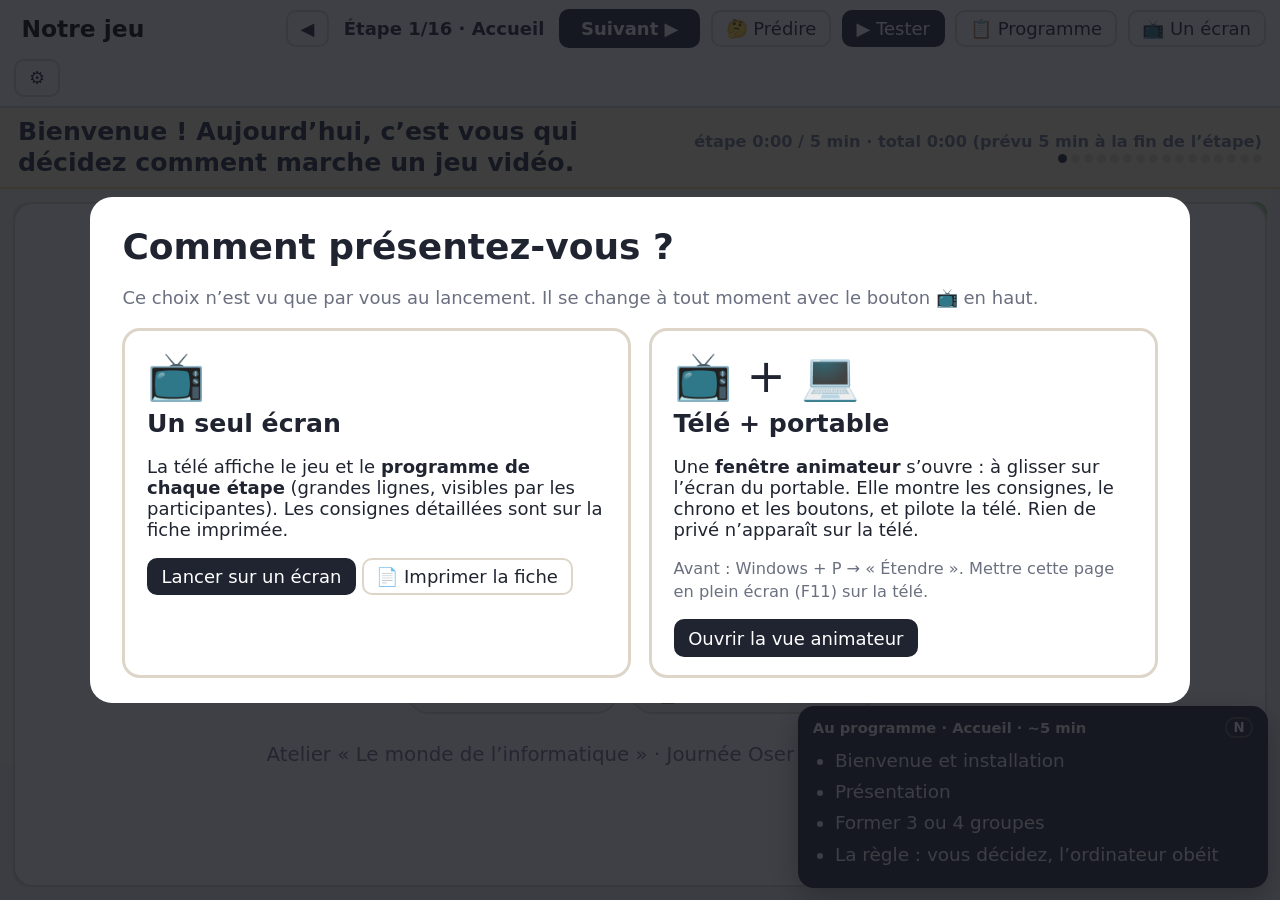
==== index.html @ 513507aa "Ajoute l'outil de l'atelier « Les règles du jeu » Page unique hors ligne : déroulé guidé en 16 étape" ====
<!doctype html>
<html lang="fr">
<head>
<meta charset="utf-8">
<meta name="viewport" content="width=device-width, initial-scale=1">
<title>Atelier des règles</title>
<style>
:root{
  --z:1;
  --bg:#f4f1ea; --panel:#ffffff; --ink:#1f2430; --muted:#6b7080; --line:#ddd6c8;
  --ev:#e8603c; --ev-d:#b8432a;
  --co:#1f9e8f; --co-d:#157266;
  --ac:#3d5ccf; --ac-d:#2b4299;
  --ok:#2f9e44; --bad:#d6336c;
}
*{box-sizing:border-box}
html,body{margin:0;height:100%}
body{background:var(--bg);color:var(--ink);font-family:"Segoe UI",system-ui,sans-serif;font-size:calc(18px*var(--z));display:flex;flex-direction:column;overflow:hidden}
button,select,input{font:inherit}
button{cursor:pointer;border:2px solid var(--line);background:#fff;border-radius:10px;padding:.35em .7em;color:var(--ink)}
button:hover{border-color:var(--ink)}
button.primary{background:var(--ink);color:#fff;border-color:var(--ink)}
header{display:flex;gap:.6em;align-items:center;padding:.5em .8em;background:var(--panel);border-bottom:2px solid var(--line);flex-wrap:wrap}
header .title{font-weight:800;font-size:1.3em;border:none;background:transparent;min-width:10em;flex:1;padding:.1em .3em;border-radius:8px}
header .title:focus{outline:2px solid var(--ac)}
header label{color:var(--muted);font-size:.85em}
header select{padding:.3em;border-radius:10px;border:2px solid var(--line)}
main{flex:1;display:grid;grid-template-columns:calc(290px*var(--z)) 1fr minmax(420px,46%);gap:.7em;padding:.7em;min-height:0}
.col{background:var(--panel);border:2px solid var(--line);border-radius:16px;padding:.7em;overflow:auto;min-height:0}
h2{font-size:.8em;text-transform:uppercase;letter-spacing:.08em;color:var(--muted);margin:.6em 0 .4em}
h2:first-child{margin-top:0}
.blk{display:inline-flex;align-items:center;gap:.35em;padding:.4em .75em;border-radius:999px;color:#fff;font-weight:650;margin:.18em 0;cursor:grab;user-select:none;box-shadow:0 3px 0 rgba(0,0,0,.18);line-height:1.2}
.blk.ev{background:var(--ev)} .blk.co{background:var(--co)} .blk.ac{background:var(--ac)}
.blk input{width:3.2em;border:none;border-radius:8px;padding:.05em .3em;text-align:center;font-weight:800;color:var(--ink)}
.blk input.txt{width:8em;text-align:left}
.blk .x{background:rgba(255,255,255,.25);border:none;color:#fff;border-radius:50%;width:1.4em;height:1.4em;padding:0;line-height:1;margin-left:.2em;font-size:.85em}
.palette .blk{display:flex;width:100%}
.rule{border:3px solid var(--line);border-radius:16px;padding:.5em .7em;margin-bottom:.7em;position:relative;background:#fffdf9;transition:box-shadow .2s, border-color .2s}
.rule.off{opacity:.45}
.rule.flash{border-color:#f5b400;box-shadow:0 0 0 6px rgba(245,180,0,.35)}
.rule .row{display:flex;align-items:center;gap:.5em;margin:.25em 0;flex-wrap:wrap}
.kw{font-weight:900;min-width:4.4em;font-size:.95em}
.kw.ev{color:var(--ev-d)} .kw.co{color:var(--co-d)} .kw.ac{color:var(--ac-d)}
.slot{min-height:2.3em;min-width:8em;border:2.5px dashed var(--line);border-radius:999px;display:flex;align-items:center;flex-wrap:wrap;gap:.3em;padding:.1em .3em;flex:1;color:var(--muted);font-size:.9em}
.slot.list{border-radius:14px}
.slot.sel{border-color:var(--ink);background:#f0ece2}
.slot.over{border-color:var(--ac);background:#e6ebff}
.slot .ph{padding:0 .5em;font-style:italic}
.rule .tools{position:absolute;top:.3em;right:.4em;display:flex;gap:.3em}
.rule .tools button{padding:.05em .45em;font-size:.8em}
.sentence{font-size:.85em;color:var(--muted);margin-top:.3em;font-style:italic}
.gamecol{display:flex;flex-direction:column;gap:.5em}
.gamewrap{position:relative;background:#222;border-radius:12px;overflow:hidden;flex:0 0 auto}
canvas{display:block;width:100%;height:auto}
.hud{position:absolute;left:0;right:0;bottom:0;display:flex;gap:1em;justify-content:center;padding:.3em;font-weight:800;color:#fff;text-shadow:0 2px 3px rgba(0,0,0,.6);font-size:1.15em;pointer-events:none}
.banner{position:absolute;inset:0;display:none;align-items:center;justify-content:center;flex-direction:column;background:rgba(20,22,30,.72);color:#fff;text-align:center;padding:1em}
.banner.show{display:flex}
.banner .big{font-size:2.4em;font-weight:900}
.banner .small{font-size:1em;opacity:.9;margin-top:.5em}
.toast{position:absolute;left:50%;top:18%;transform:translateX(-50%);background:#fff;color:var(--ink);padding:.4em 1em;border-radius:999px;font-weight:800;font-size:1.3em;box-shadow:0 6px 20px rgba(0,0,0,.35);opacity:0;transition:opacity .2s;pointer-events:none;white-space:nowrap}
.toast.show{opacity:1}
.gamebar{display:flex;gap:.4em;flex-wrap:wrap}
.log{background:var(--panel);border:2px solid var(--line);border-radius:12px;padding:.5em .7em;flex:1;overflow:auto;font-size:.9em;min-height:4em}
.log div{padding:.15em 0;border-bottom:1px solid #eee}
.log div:first-child{font-weight:700}
.overlay{position:fixed;inset:0;background:rgba(20,22,30,.82);display:none;align-items:center;justify-content:center;z-index:50}
.overlay.show{display:flex}
.card{background:#fff;border-radius:22px;padding:1.4em 1.8em;width:min(1100px,94vw);max-height:92vh;overflow:auto}
.card h1{margin:.1em 0 .4em;font-size:2em}
.card .q{font-size:1.6em;font-weight:700;width:100%;border:2px solid var(--line);border-radius:12px;padding:.3em .5em}
.opts{display:grid;grid-template-columns:repeat(3,1fr);gap:.8em;margin:1em 0}
.opt{border:3px solid var(--line);border-radius:16px;padding:.7em;text-align:center}
.opt .l{font-size:2em;font-weight:900}
.opt input{width:100%;font-size:1.1em;border:none;border-bottom:2px dashed var(--line);text-align:center;padding:.2em}
.opt .tally{display:flex;align-items:center;justify-content:center;gap:.5em;margin-top:.5em;font-size:1.6em;font-weight:900}
.rulesread{background:#f6f3ec;border-radius:12px;padding:.6em 1em;font-size:1.1em}
.rulesread div{margin:.25em 0}
.help{font-size:.82em;color:var(--muted);line-height:1.4}
kbd{background:#eee;border-radius:5px;padding:0 .3em;border:1px solid #ccc;font-size:.9em}
/* --- mode présentation --- */
.nav{display:flex;align-items:center;gap:.4em}
.nav #stepLabel{font-weight:700;min-width:12em;text-align:center}
#next{font-weight:800;padding:.4em 1.1em}
.toolsrow{display:flex;gap:.5em;align-items:center;flex-wrap:wrap;padding:.4em .8em;background:#ece7dc;border-bottom:2px solid var(--line)}
.toolsrow[hidden]{display:none}
.toolsrow label{color:var(--muted);font-size:.85em}
.toolsrow select{padding:.3em;border-radius:10px;border:2px solid var(--line)}
#stepbar{display:flex;align-items:center;gap:1em;padding:.45em 1em;background:#fff4d6;border-bottom:2px solid #f0d58a}
#say{flex:1;font-size:1.4em;font-weight:800;line-height:1.25}
#clock{font-variant-numeric:tabular-nums;font-weight:700;color:var(--muted);white-space:nowrap;font-size:.9em;text-align:right}
#clock .over{color:var(--bad)}
.dots{display:flex;gap:4px;margin-top:3px;justify-content:flex-end}
.dots i{width:9px;height:9px;border-radius:50%;background:#e2d6b5;display:block}
.dots i.done{background:#c9a94a}.dots i.cur{background:var(--ink)}
main{position:relative}
#slide{position:absolute;inset:.7em;background:var(--panel);border:2px solid var(--line);border-radius:20px;display:none;align-items:center;justify-content:center;flex-direction:column;text-align:center;padding:2em;overflow:auto;z-index:5}
#slide.show{display:flex}
#slide h1{font-size:3.2em;margin:.1em 0 .2em}
#slide p{font-size:1.5em;margin:.3em 0;max-width:40em}
#slide .hero{font-size:6em;line-height:1}
#slide .sub{color:var(--muted);font-size:1.1em}
.cards{display:grid;grid-template-columns:repeat(auto-fit,minmax(13em,1fr));gap:1em;width:100%;max-width:1400px;margin-top:1em}
.mcard{border:4px solid var(--line);border-radius:20px;padding:1em;background:#fffdf9;cursor:pointer;font-size:1.2em}
.mcard:hover{border-color:var(--ink)}
.mcard.on{border-color:var(--ok);box-shadow:0 0 0 6px rgba(47,158,68,.25)}
.mcard .em{font-size:3em}
.mcard b{display:block;font-size:1.2em;margin:.2em 0}
.concept{border-radius:20px;padding:1em;color:#fff;font-size:1.25em;text-align:left}
.concept b{font-size:1.5em;display:block}
.concept.ev{background:var(--ev)}.concept.co{background:var(--co)}.concept.ac{background:var(--ac)}
.example{margin-top:1.2em;font-size:1.5em;background:#f6f3ec;border-radius:16px;padding:.6em 1em}
.example span{padding:.1em .5em;border-radius:999px;color:#fff;font-weight:700}
.qcard{border:3px solid var(--line);border-radius:18px;padding:1em;font-size:1.3em;background:#fffdf9}
.qcard .g{font-weight:900;color:var(--muted);font-size:.8em;text-transform:uppercase}
.jobs{display:grid;grid-template-columns:1fr auto 1fr;gap:.5em 1em;font-size:1.45em;text-align:left;margin-top:.8em;align-items:center}
.jobs .arrow{color:var(--muted)}
#notes{position:fixed;right:12px;bottom:12px;width:min(470px,40vw);max-height:48vh;overflow:auto;background:#1f2430;color:#f3f3f3;border-radius:16px;padding:.7em 1em;font-size:.82em;z-index:40;box-shadow:0 10px 30px rgba(0,0,0,.35)}
#notes.min .body{display:none}
#notes .hd{display:flex;align-items:center;gap:.5em;font-weight:800}
#notes .hd span{flex:1}
#notes .hd button{background:transparent;color:#fff;border-color:#555;padding:.1em .5em;font-size:.9em}
#notes ul{margin:.5em 0;padding-left:1.2em;line-height:1.45}
#notes li{margin:.25em 0}
#notes .auto{background:#f5b400;border-color:#f5b400;color:#1f2430;font-weight:800;margin:.2em .3em .2em 0}
.launch{max-width:1100px}
.agenda{display:flex;flex-wrap:wrap;gap:.5em;justify-content:center;margin:1em 0;font-size:1.3em}
.agenda span{background:#f6f3ec;border:2px solid var(--line);border-radius:999px;padding:.3em .9em;font-weight:700}
.lchoices{display:grid;grid-template-columns:1fr 1fr;gap:1em;margin-top:1em}
.lchoice{border:3px solid var(--line);border-radius:18px;padding:1em 1.2em}
.lchoice .em{font-size:2.6em}
.lchoice h2{font-size:1.4em;text-transform:none;letter-spacing:0;color:var(--ink);margin:.2em 0}
#notes ul{font-size:1.25em}
.opt .pick{margin-top:.5em;background:var(--ok);color:#fff;border-color:var(--ok);font-weight:800}
.perso{display:grid;grid-template-columns:1.25fr 1fr;gap:1.5em;width:100%;max-width:1500px;text-align:left;align-items:start}
.perso h3{margin:.6em 0 .3em;font-size:1.2em}
.cards.small{grid-template-columns:repeat(2,1fr);margin-top:0;gap:.6em}
.cards.small .mcard{font-size:.95em;padding:.6em}
.avatars{display:flex;flex-wrap:wrap;gap:.35em}
.av{font-size:2.1em;padding:.1em .25em;border-width:3px;line-height:1.2}
.av.on,.wd.on{border-color:var(--ok);box-shadow:0 0 0 4px rgba(47,158,68,.3)}
.worlds{display:flex;flex-wrap:wrap;gap:.4em}
.wd{font-size:1.15em;font-weight:700;border-width:3px;padding:.4em .8em}
#preview{width:100%;border-radius:14px;border:3px solid var(--line)}
.merci{display:grid;grid-template-columns:1.3fr 1fr;gap:2em;align-items:center;width:100%;max-width:1500px}
.qr{background:#fff;border:3px solid var(--line);border-radius:20px;padding:.5em;width:min(470px,34vw);aspect-ratio:1;display:flex;align-items:center;justify-content:center}
.qr svg{width:100%;height:100%}
#playInfo{display:none}
#dpad{display:none;grid-template-columns:repeat(3,3.4em);grid-template-rows:repeat(2,3.4em);gap:.4em;justify-content:center;touch-action:none;user-select:none}
#dpad button{font-size:1.4em;touch-action:none;background:var(--ink);color:#fff;border-color:var(--ink)}
#dpad .u{grid-column:2;grid-row:1}#dpad .l{grid-column:1;grid-row:2}#dpad .d{grid-column:2;grid-row:2}#dpad .r{grid-column:3;grid-row:2}
.prule{background:#f6f3ec;border-radius:10px;padding:.4em .7em;margin:.35em 0}
body.play header .nav, body.play #btnPredict, body.play #btnNotes, body.play #btnTools, body.play #btnRestart,
body.play #stepbar, body.play #notes, body.play #palette, body.play #rulesCol, body.play #log,
body.play #btnDisplay, body.free #btnDisplay,
body.free header .nav, body.free #btnPredict, body.free #btnNotes, body.free #stepbar, body.free #notes{display:none}
body.play #playInfo{display:block}
body.play #dpad, body.free #dpad{display:grid}
body.play main{grid-template-columns:minmax(260px,30%) 1fr}
body.play .title, body.free .title{pointer-events:none}
@media (max-width:900px){
  body{overflow:auto}
  main, body.play main{display:flex;flex-direction:column}
  body.play .gamecol{order:-1}
  .perso,.merci{grid-template-columns:1fr}
  .hud{font-size:.75em;gap:.4em}
  main{flex:none;min-height:auto} #playInfo{overflow:visible}
}
body.focus main{grid-template-columns:0 minmax(300px,32%) 1fr}
body.focus .palette{display:none}
</style>
</head>
<body>
<header>
  <input class="title" id="title" value="Notre jeu" aria-label="Titre du jeu">
  <div class="nav">
    <button id="prev" title="Étape précédente (Page précédente)">◀</button>
    <span id="stepLabel"></span>
    <button id="next" class="primary" title="Étape suivante (Page suivante)">Suivant ▶</button>
  </div>
  <button id="btnPredict" title="Raccourci : P">🤔 Prédire</button>
  <button id="btnRestart" class="primary" title="Raccourci : R">▶ Tester</button>
  <button id="btnNotes" title="Afficher / réduire le programme de l’étape (N)">📋 Programme</button>
  <button id="btnDisplay" title="Choisir : un seul écran, ou télé + portable">📺 Un écran</button>
  <button id="btnTools" title="Outils">⚙</button>
</header>
<div class="toolsrow" id="toolsRow" hidden>
  <label>Mission <select id="mission"></select></label>
  <label>Version <select id="preset">
    <option value="">— charger —</option>
    <option value="vide">Vide (aucune règle)</option>
    <option value="depart">Version de départ</option>
    <option value="bug1">Bug 1 : impossible de gagner</option>
    <option value="bug2">Bug 2 : ramasser fait reculer</option>
    <option value="finale">Version finale de secours</option>
  </select></label>
  <button id="btnFocus" title="Raccourci : F">🔍 Agrandir le jeu</button>
  <button id="zoomOut" title="Texte plus petit">A−</button>
  <button id="zoomIn" title="Texte plus grand">A+</button>
  <button id="btnSound">🔊</button>
  <button id="btnExport" title="Sauvegarder la configuration dans un fichier">💾</button>
  <button id="btnImport" title="Charger une configuration">📂</button>
  <input type="file" id="file" accept=".json" hidden>
  <button id="btnPrint">📄 Fiche animateur imprimable</button>
  <button id="btnLink">🔗 Copier le lien du jeu</button>
  <button id="btnResetAll">↺ Recommencer l’atelier</button>
</div>
<div id="stepbar"><div id="say"></div><div id="clock"></div></div>
<main>
  <div id="slide"></div>
  <section class="col" id="playInfo"></section>
  <section class="col palette" id="palette"></section>
  <section class="col" id="rulesCol">
    <h2>Les règles du jeu</h2>
    <div id="rules"></div>
    <button id="addRule">＋ Nouvelle règle</button>
    <p class="help">Glissez un bloc dans une case, ou cliquez sur une case puis sur un bloc. Les règles s’appliquent dès que vous cliquez sur <b>▶ Tester</b>.<br>
    Jeu : flèches <kbd>←↑→↓</kbd> pour déplacer · <kbd>R</kbd> rejouer · <kbd>P</kbd> prédire · <kbd>F</kbd> agrandir.</p>
  </section>
  <section class="gamecol">
    <div class="gamewrap" id="gamewrap">
      <canvas id="cv" width="840" height="600"></canvas>
      <div class="hud" id="hud"></div>
      <div class="toast" id="toast"></div>
      <div class="banner" id="banner"><div class="big" id="bannerBig"></div><div class="small" id="bannerSmall"></div></div>
    </div>
    <div id="dpad"><button data-k="ArrowUp" class="u">▲</button><button data-k="ArrowLeft" class="l">◀</button><button data-k="ArrowDown" class="d">▼</button><button data-k="ArrowRight" class="r">▶</button></div>
    <div class="log" id="log"><div>Journal : ici s’affiche chaque règle déclenchée.</div></div>
  </section>
</main>

<div class="overlay" id="predict">
  <div class="card">
    <h1>🤔 À vous de prédire !</h1>
    <input class="q" id="pq" value="Que va-t-il se passer si le personnage touche un obstacle ?">
    <div class="opts" id="opts"></div>
    <div class="rulesread" id="rulesread"></div>
    <p style="display:flex;gap:.6em;justify-content:flex-end;margin-top:1em">
      <button id="pReset">Remettre les votes à zéro</button>
      <button id="pClose">Fermer</button>
      <button id="pTest" class="primary">▶ On teste !</button>
    </p>
  </div>
</div>

<div class="overlay" id="launcher">
  <div class="card launch">
    <h1>Comment présentez-vous ?</h1>
    <p class="help" style="font-size:1em">Ce choix n’est vu que par vous au lancement. Il se change à tout moment avec le bouton 📺 en haut.</p>
    <div class="lchoices">
      <div class="lchoice"><div class="em">📺</div><h2>Un seul écran</h2>
        <p>La télé affiche le jeu et le <b>programme de chaque étape</b> (grandes lignes, visibles par les participantes). Les consignes détaillées sont sur la fiche imprimée.</p>
        <button id="goOne" class="primary">Lancer sur un écran</button> <button id="goPrint">📄 Imprimer la fiche</button></div>
      <div class="lchoice"><div class="em">📺 + 💻</div><h2>Télé + portable</h2>
        <p>Une <b>fenêtre animateur</b> s’ouvre : à glisser sur l’écran du portable. Elle montre les consignes, le chrono et les boutons, et pilote la télé. Rien de privé n’apparaît sur la télé.</p>
        <p class="help" style="font-size:.9em">Avant : Windows + P → « Étendre ». Mettre cette page en plein écran (F11) sur la télé.</p>
        <button id="goTwo" class="primary">Ouvrir la vue animateur</button></div>
    </div>
  </div>
</div>

<div id="notes"><div class="hd"><span id="notesTitle">Au programme</span><button id="notesMin" title="Afficher / réduire (N)">N</button></div><div class="body" id="notesBody"></div></div>

<script>
/* qrcode-generator 1.4.4 — Kazuhiko Arase — licence MIT */
//---------------------------------------------------------------------
//
// QR Code Generator for JavaScript
//
// Copyright (c) 2009 Kazuhiko Arase
//
// URL: http://www.d-project.com/
//
// Licensed under the MIT license:
//  http://www.opensource.org/licenses/mit-license.php
//
// The word 'QR Code' is registered trademark of
// DENSO WAVE INCORPORATED
//  http://www.denso-wave.com/qrcode/faqpatent-e.html
//
//---------------------------------------------------------------------

var qrcode = function() {

  //---------------------------------------------------------------------
  // qrcode
  //---------------------------------------------------------------------

  /**
   * qrcode
   * @param typeNumber 1 to 40
   * @param errorCorrectionLevel 'L','M','Q','H'
   */
  var qrcode = function(typeNumber, errorCorrectionLevel) {

    var PAD0 = 0xEC;
    var PAD1 = 0x11;

    var _typeNumber = typeNumber;
    var _errorCorrectionLevel = QRErrorCorrectionLevel[errorCorrectionLevel];
    var _modules = null;
    var _moduleCount = 0;
    var _dataCache = null;
    var _dataList = [];

    var _this = {};

    var makeImpl = function(test, maskPattern) {

      _moduleCount = _typeNumber * 4 + 17;
      _modules = function(moduleCount) {
        var modules = new Array(moduleCount);
        for (var row = 0; row < moduleCount; row += 1) {
          modules[row] = new Array(moduleCount);
          for (var col = 0; col < moduleCount; col += 1) {
            modules[row][col] = null;
          }
        }
        return modules;
      }(_moduleCount);

      setupPositionProbePattern(0, 0);
      setupPositionProbePattern(_moduleCount - 7, 0);
      setupPositionProbePattern(0, _moduleCount - 7);
      setupPositionAdjustPattern();
      setupTimingPattern();
      setupTypeInfo(test, maskPattern);

      if (_typeNumber >= 7) {
        setupTypeNumber(test);
      }

      if (_dataCache == null) {
        _dataCache = createData(_typeNumber, _errorCorrectionLevel, _dataList);
      }

      mapData(_dataCache, maskPattern);
    };

    var setupPositionProbePattern = function(row, col) {

      for (var r = -1; r <= 7; r += 1) {

        if (row + r <= -1 || _moduleCount <= row + r) continue;

        for (var c = -1; c <= 7; c += 1) {

          if (col + c <= -1 || _moduleCount <= col + c) continue;

          if ( (0 <= r && r <= 6 && (c == 0 || c == 6) )
              || (0 <= c && c <= 6 && (r == 0 || r == 6) )
              || (2 <= r && r <= 4 && 2 <= c && c <= 4) ) {
            _modules[row + r][col + c] = true;
          } else {
            _modules[row + r][col + c] = false;
          }
        }
      }
    };

    var getBestMaskPattern = function() {

      var minLostPoint = 0;
      var pattern = 0;

      for (var i = 0; i < 8; i += 1) {

        makeImpl(true, i);

        var lostPoint = QRUtil.getLostPoint(_this);

        if (i == 0 || minLostPoint > lostPoint) {
          minLostPoint = lostPoint;
          pattern = i;
        }
      }

      return pattern;
    };

    var setupTimingPattern = function() {

      for (var r = 8; r < _moduleCount - 8; r += 1) {
        if (_modules[r][6] != null) {
          continue;
        }
        _modules[r][6] = (r % 2 == 0);
      }

      for (var c = 8; c < _moduleCount - 8; c += 1) {
        if (_modules[6][c] != null) {
          continue;
        }
        _modules[6][c] = (c % 2 == 0);
      }
    };

    var setupPositionAdjustPattern = function() {

      var pos = QRUtil.getPatternPosition(_typeNumber);

      for (var i = 0; i < pos.length; i += 1) {

        for (var j = 0; j < pos.length; j += 1) {

          var row = pos[i];
          var col = pos[j];

          if (_modules[row][col] != null) {
            continue;
          }

          for (var r = -2; r <= 2; r += 1) {

            for (var c = -2; c <= 2; c += 1) {

              if (r == -2 || r == 2 || c == -2 || c == 2
                  || (r == 0 && c == 0) ) {
                _modules[row + r][col + c] = true;
              } else {
                _modules[row + r][col + c] = false;
              }
            }
          }
        }
      }
    };

    var setupTypeNumber = function(test) {

      var bits = QRUtil.getBCHTypeNumber(_typeNumber);

      for (var i = 0; i < 18; i += 1) {
        var mod = (!test && ( (bits >> i) & 1) == 1);
        _modules[Math.floor(i / 3)][i % 3 + _moduleCount - 8 - 3] = mod;
      }

      for (var i = 0; i < 18; i += 1) {
        var mod = (!test && ( (bits >> i) & 1) == 1);
        _modules[i % 3 + _moduleCount - 8 - 3][Math.floor(i / 3)] = mod;
      }
    };

    var setupTypeInfo = function(test, maskPattern) {

      var data = (_errorCorrectionLevel << 3) | maskPattern;
      var bits = QRUtil.getBCHTypeInfo(data);

      // vertical
      for (var i = 0; i < 15; i += 1) {

        var mod = (!test && ( (bits >> i) & 1) == 1);

        if (i < 6) {
          _modules[i][8] = mod;
        } else if (i < 8) {
          _modules[i + 1][8] = mod;
        } else {
          _modules[_moduleCount - 15 + i][8] = mod;
        }
      }

      // horizontal
      for (var i = 0; i < 15; i += 1) {

        var mod = (!test && ( (bits >> i) & 1) == 1);

        if (i < 8) {
          _modules[8][_moduleCount - i - 1] = mod;
        } else if (i < 9) {
          _modules[8][15 - i - 1 + 1] = mod;
        } else {
          _modules[8][15 - i - 1] = mod;
        }
      }

      // fixed module
      _modules[_moduleCount - 8][8] = (!test);
    };

    var mapData = function(data, maskPattern) {

      var inc = -1;
      var row = _moduleCount - 1;
      var bitIndex = 7;
      var byteIndex = 0;
      var maskFunc = QRUtil.getMaskFunction(maskPattern);

      for (var col = _moduleCount - 1; col > 0; col -= 2) {

        if (col == 6) col -= 1;

        while (true) {

          for (var c = 0; c < 2; c += 1) {

            if (_modules[row][col - c] == null) {

              var dark = false;

              if (byteIndex < data.length) {
                dark = ( ( (data[byteIndex] >>> bitIndex) & 1) == 1);
              }

              var mask = maskFunc(row, col - c);

              if (mask) {
                dark = !dark;
              }

              _modules[row][col - c] = dark;
              bitIndex -= 1;

              if (bitIndex == -1) {
                byteIndex += 1;
                bitIndex = 7;
              }
            }
          }

          row += inc;

          if (row < 0 || _moduleCount <= row) {
            row -= inc;
            inc = -inc;
            break;
          }
        }
      }
    };

    var createBytes = function(buffer, rsBlocks) {

      var offset = 0;

      var maxDcCount = 0;
      var maxEcCount = 0;

      var dcdata = new Array(rsBlocks.length);
      var ecdata = new Array(rsBlocks.length);

      for (var r = 0; r < rsBlocks.length; r += 1) {

        var dcCount = rsBlocks[r].dataCount;
        var ecCount = rsBlocks[r].totalCount - dcCount;

        maxDcCount = Math.max(maxDcCount, dcCount);
        maxEcCount = Math.max(maxEcCount, ecCount);

        dcdata[r] = new Array(dcCount);

        for (var i = 0; i < dcdata[r].length; i += 1) {
          dcdata[r][i] = 0xff & buffer.getBuffer()[i + offset];
        }
        offset += dcCount;

        var rsPoly = QRUtil.getErrorCorrectPolynomial(ecCount);
        var rawPoly = qrPolynomial(dcdata[r], rsPoly.getLength() - 1);

        var modPoly = rawPoly.mod(rsPoly);
        ecdata[r] = new Array(rsPoly.getLength() - 1);
        for (var i = 0; i < ecdata[r].length; i += 1) {
          var modIndex = i + modPoly.getLength() - ecdata[r].length;
          ecdata[r][i] = (modIndex >= 0)? modPoly.getAt(modIndex) : 0;
        }
      }

      var totalCodeCount = 0;
      for (var i = 0; i < rsBlocks.length; i += 1) {
        totalCodeCount += rsBlocks[i].totalCount;
      }

      var data = new Array(totalCodeCount);
      var index = 0;

      for (var i = 0; i < maxDcCount; i += 1) {
        for (var r = 0; r < rsBlocks.length; r += 1) {
          if (i < dcdata[r].length) {
            data[index] = dcdata[r][i];
            index += 1;
          }
        }
      }

      for (var i = 0; i < maxEcCount; i += 1) {
        for (var r = 0; r < rsBlocks.length; r += 1) {
          if (i < ecdata[r].length) {
            data[index] = ecdata[r][i];
            index += 1;
          }
        }
      }

      return data;
    };

    var createData = function(typeNumber, errorCorrectionLevel, dataList) {

      var rsBlocks = QRRSBlock.getRSBlocks(typeNumber, errorCorrectionLevel);

      var buffer = qrBitBuffer();

      for (var i = 0; i < dataList.length; i += 1) {
        var data = dataList[i];
        buffer.put(data.getMode(), 4);
        buffer.put(data.getLength(), QRUtil.getLengthInBits(data.getMode(), typeNumber) );
        data.write(buffer);
      }

      // calc num max data.
      var totalDataCount = 0;
      for (var i = 0; i < rsBlocks.length; i += 1) {
        totalDataCount += rsBlocks[i].dataCount;
      }

      if (buffer.getLengthInBits() > totalDataCount * 8) {
        throw 'code length overflow. ('
          + buffer.getLengthInBits()
          + '>'
          + totalDataCount * 8
          + ')';
      }

      // end code
      if (buffer.getLengthInBits() + 4 <= totalDataCount * 8) {
        buffer.put(0, 4);
      }

      // padding
      while (buffer.getLengthInBits() % 8 != 0) {
        buffer.putBit(false);
      }

      // padding
      while (true) {

        if (buffer.getLengthInBits() >= totalDataCount * 8) {
          break;
        }
        buffer.put(PAD0, 8);

        if (buffer.getLengthInBits() >= totalDataCount * 8) {
          break;
        }
        buffer.put(PAD1, 8);
      }

      return createBytes(buffer, rsBlocks);
    };

    _this.addData = function(data, mode) {

      mode = mode || 'Byte';

      var newData = null;

      switch(mode) {
      case 'Numeric' :
        newData = qrNumber(data);
        break;
      case 'Alphanumeric' :
        newData = qrAlphaNum(data);
        break;
      case 'Byte' :
        newData = qr8BitByte(data);
        break;
      case 'Kanji' :
        newData = qrKanji(data);
        break;
      default :
        throw 'mode:' + mode;
      }

      _dataList.push(newData);
      _dataCache = null;
    };

    _this.isDark = function(row, col) {
      if (row < 0 || _moduleCount <= row || col < 0 || _moduleCount <= col) {
        throw row + ',' + col;
      }
      return _modules[row][col];
    };

    _this.getModuleCount = function() {
      return _moduleCount;
    };

    _this.make = function() {
      if (_typeNumber < 1) {
        var typeNumber = 1;

        for (; typeNumber < 40; typeNumber++) {
          var rsBlocks = QRRSBlock.getRSBlocks(typeNumber, _errorCorrectionLevel);
          var buffer = qrBitBuffer();

          for (var i = 0; i < _dataList.length; i++) {
            var data = _dataList[i];
            buffer.put(data.getMode(), 4);
            buffer.put(data.getLength(), QRUtil.getLengthInBits(data.getMode(), typeNumber) );
            data.write(buffer);
          }

          var totalDataCount = 0;
          for (var i = 0; i < rsBlocks.length; i++) {
            totalDataCount += rsBlocks[i].dataCount;
          }

          if (buffer.getLengthInBits() <= totalDataCount * 8) {
            break;
          }
        }

        _typeNumber = typeNumber;
      }

      makeImpl(false, getBestMaskPattern() );
    };

    _this.createTableTag = function(cellSize, margin) {

      cellSize = cellSize || 2;
      margin = (typeof margin == 'undefined')? cellSize * 4 : margin;

      var qrHtml = '';

      qrHtml += '<table style="';
      qrHtml += ' border-width: 0px; border-style: none;';
      qrHtml += ' border-collapse: collapse;';
      qrHtml += ' padding: 0px; margin: ' + margin + 'px;';
      qrHtml += '">';
      qrHtml += '<tbody>';

      for (var r = 0; r < _this.getModuleCount(); r += 1) {

        qrHtml += '<tr>';

        for (var c = 0; c < _this.getModuleCount(); c += 1) {
          qrHtml += '<td style="';
          qrHtml += ' border-width: 0px; border-style: none;';
          qrHtml += ' border-collapse: collapse;';
          qrHtml += ' padding: 0px; margin: 0px;';
          qrHtml += ' width: ' + cellSize + 'px;';
          qrHtml += ' height: ' + cellSize + 'px;';
          qrHtml += ' background-color: ';
          qrHtml += _this.isDark(r, c)? '#000000' : '#ffffff';
          qrHtml += ';';
          qrHtml += '"/>';
        }

        qrHtml += '</tr>';
      }

      qrHtml += '</tbody>';
      qrHtml += '</table>';

      return qrHtml;
    };

    _this.createSvgTag = function(cellSize, margin, alt, title) {

      var opts = {};
      if (typeof arguments[0] == 'object') {
        // Called by options.
        opts = arguments[0];
        // overwrite cellSize and margin.
        cellSize = opts.cellSize;
        margin = opts.margin;
        alt = opts.alt;
        title = opts.title;
      }

      cellSize = cellSize || 2;
      margin = (typeof margin == 'undefined')? cellSize * 4 : margin;

      // Compose alt property surrogate
      alt = (typeof alt === 'string') ? {text: alt} : alt || {};
      alt.text = alt.text || null;
      alt.id = (alt.text) ? alt.id || 'qrcode-description' : null;

      // Compose title property surrogate
      title = (typeof title === 'string') ? {text: title} : title || {};
      title.text = title.text || null;
      title.id = (title.text) ? title.id || 'qrcode-title' : null;

      var size = _this.getModuleCount() * cellSize + margin * 2;
      var c, mc, r, mr, qrSvg='', rect;

      rect = 'l' + cellSize + ',0 0,' + cellSize +
        ' -' + cellSize + ',0 0,-' + cellSize + 'z ';

      qrSvg += '<svg version="1.1" xmlns="http://www.w3.org/2000/svg"';
      qrSvg += !opts.scalable ? ' width="' + size + 'px" height="' + size + 'px"' : '';
      qrSvg += ' viewBox="0 0 ' + size + ' ' + size + '" ';
      qrSvg += ' preserveAspectRatio="xMinYMin meet"';
      qrSvg += (title.text || alt.text) ? ' role="img" aria-labelledby="' +
          escapeXml([title.id, alt.id].join(' ').trim() ) + '"' : '';
      qrSvg += '>';
      qrSvg += (title.text) ? '<title id="' + escapeXml(title.id) + '">' +
          escapeXml(title.text) + '</title>' : '';
      qrSvg += (alt.text) ? '<description id="' + escapeXml(alt.id) + '">' +
          escapeXml(alt.text) + '</description>' : '';
      qrSvg += '<rect width="100%" height="100%" fill="white" cx="0" cy="0"/>';
      qrSvg += '<path d="';

      for (r = 0; r < _this.getModuleCount(); r += 1) {
        mr = r * cellSize + margin;
        for (c = 0; c < _this.getModuleCount(); c += 1) {
          if (_this.isDark(r, c) ) {
            mc = c*cellSize+margin;
            qrSvg += 'M' + mc + ',' + mr + rect;
          }
        }
      }

      qrSvg += '" stroke="transparent" fill="black"/>';
      qrSvg += '</svg>';

      return qrSvg;
    };

    _this.createDataURL = function(cellSize, margin) {

      cellSize = cellSize || 2;
      margin = (typeof margin == 'undefined')? cellSize * 4 : margin;

      var size = _this.getModuleCount() * cellSize + margin * 2;
      var min = margin;
      var max = size - margin;

      return createDataURL(size, size, function(x, y) {
        if (min <= x && x < max && min <= y && y < max) {
          var c = Math.floor( (x - min) / cellSize);
          var r = Math.floor( (y - min) / cellSize);
          return _this.isDark(r, c)? 0 : 1;
        } else {
          return 1;
        }
      } );
    };

    _this.createImgTag = function(cellSize, margin, alt) {

      cellSize = cellSize || 2;
      margin = (typeof margin == 'undefined')? cellSize * 4 : margin;

      var size = _this.getModuleCount() * cellSize + margin * 2;

      var img = '';
      img += '<img';
      img += '\u0020src="';
      img += _this.createDataURL(cellSize, margin);
      img += '"';
      img += '\u0020width="';
      img += size;
      img += '"';
      img += '\u0020height="';
      img += size;
      img += '"';
      if (alt) {
        img += '\u0020alt="';
        img += escapeXml(alt);
        img += '"';
      }
      img += '/>';

      return img;
    };

    var escapeXml = function(s) {
      var escaped = '';
      for (var i = 0; i < s.length; i += 1) {
        var c = s.charAt(i);
        switch(c) {
        case '<': escaped += '&lt;'; break;
        case '>': escaped += '&gt;'; break;
        case '&': escaped += '&amp;'; break;
        case '"': escaped += '&quot;'; break;
        default : escaped += c; break;
        }
      }
      return escaped;
    };

    var _createHalfASCII = function(margin) {
      var cellSize = 1;
      margin = (typeof margin == 'undefined')? cellSize * 2 : margin;

      var size = _this.getModuleCount() * cellSize + margin * 2;
      var min = margin;
      var max = size - margin;

      var y, x, r1, r2, p;

      var blocks = {
        '██': '█',
        '█ ': '▀',
        ' █': '▄',
        '  ': ' '
      };

      var blocksLastLineNoMargin = {
        '██': '▀',
        '█ ': '▀',
        ' █': ' ',
        '  ': ' '
      };

      var ascii = '';
      for (y = 0; y < size; y += 2) {
        r1 = Math.floor((y - min) / cellSize);
        r2 = Math.floor((y + 1 - min) / cellSize);
        for (x = 0; x < size; x += 1) {
          p = '█';

          if (min <= x && x < max && min <= y && y < max && _this.isDark(r1, Math.floor((x - min) / cellSize))) {
            p = ' ';
          }

          if (min <= x && x < max && min <= y+1 && y+1 < max && _this.isDark(r2, Math.floor((x - min) / cellSize))) {
            p += ' ';
          }
          else {
            p += '█';
          }

          // Output 2 characters per pixel, to create full square. 1 character per pixels gives only half width of square.
          ascii += (margin < 1 && y+1 >= max) ? blocksLastLineNoMargin[p] : blocks[p];
        }

        ascii += '\n';
      }

      if (size % 2 && margin > 0) {
        return ascii.substring(0, ascii.length - size - 1) + Array(size+1).join('▀');
      }

      return ascii.substring(0, ascii.length-1);
    };

    _this.createASCII = function(cellSize, margin) {
      cellSize = cellSize || 1;

      if (cellSize < 2) {
        return _createHalfASCII(margin);
      }

      cellSize -= 1;
      margin = (typeof margin == 'undefined')? cellSize * 2 : margin;

      var size = _this.getModuleCount() * cellSize + margin * 2;
      var min = margin;
      var max = size - margin;

      var y, x, r, p;

      var white = Array(cellSize+1).join('██');
      var black = Array(cellSize+1).join('  ');

      var ascii = '';
      var line = '';
      for (y = 0; y < size; y += 1) {
        r = Math.floor( (y - min) / cellSize);
        line = '';
        for (x = 0; x < size; x += 1) {
          p = 1;

          if (min <= x && x < max && min <= y && y < max && _this.isDark(r, Math.floor((x - min) / cellSize))) {
            p = 0;
          }

          // Output 2 characters per pixel, to create full square. 1 character per pixels gives only half width of square.
          line += p ? white : black;
        }

        for (r = 0; r < cellSize; r += 1) {
          ascii += line + '\n';
        }
      }

      return ascii.substring(0, ascii.length-1);
    };

    _this.renderTo2dContext = function(context, cellSize) {
      cellSize = cellSize || 2;
      var length = _this.getModuleCount();
      for (var row = 0; row < length; row++) {
        for (var col = 0; col < length; col++) {
          context.fillStyle = _this.isDark(row, col) ? 'black' : 'white';
          context.fillRect(row * cellSize, col * cellSize, cellSize, cellSize);
        }
      }
    }

    return _this;
  };

  //---------------------------------------------------------------------
  // qrcode.stringToBytes
  //---------------------------------------------------------------------

  qrcode.stringToBytesFuncs = {
    'default' : function(s) {
      var bytes = [];
      for (var i = 0; i < s.length; i += 1) {
        var c = s.charCodeAt(i);
        bytes.push(c & 0xff);
      }
      return bytes;
    }
  };

  qrcode.stringToBytes = qrcode.stringToBytesFuncs['default'];

  //---------------------------------------------------------------------
  // qrcode.createStringToBytes
  //---------------------------------------------------------------------

  /**
   * @param unicodeData base64 string of byte array.
   * [16bit Unicode],[16bit Bytes], ...
   * @param numChars
   */
  qrcode.createStringToBytes = function(unicodeData, numChars) {

    // create conversion map.

    var unicodeMap = function() {

      var bin = base64DecodeInputStream(unicodeData);
      var read = function() {
        var b = bin.read();
        if (b == -1) throw 'eof';
        return b;
      };

      var count = 0;
      var unicodeMap = {};
      while (true) {
        var b0 = bin.read();
        if (b0 == -1) break;
        var b1 = read();
        var b2 = read();
        var b3 = read();
        var k = String.fromCharCode( (b0 << 8) | b1);
        var v = (b2 << 8) | b3;
        unicodeMap[k] = v;
        count += 1;
      }
      if (count != numChars) {
        throw count + ' != ' + numChars;
      }

      return unicodeMap;
    }();

    var unknownChar = '?'.charCodeAt(0);

    return function(s) {
      var bytes = [];
      for (var i = 0; i < s.length; i += 1) {
        var c = s.charCodeAt(i);
        if (c < 128) {
          bytes.push(c);
        } else {
          var b = unicodeMap[s.charAt(i)];
          if (typeof b == 'number') {
            if ( (b & 0xff) == b) {
              // 1byte
              bytes.push(b);
            } else {
              // 2bytes
              bytes.push(b >>> 8);
              bytes.push(b & 0xff);
            }
          } else {
            bytes.push(unknownChar);
          }
        }
      }
      return bytes;
    };
  };

  //---------------------------------------------------------------------
  // QRMode
  //---------------------------------------------------------------------

  var QRMode = {
    MODE_NUMBER :    1 << 0,
    MODE_ALPHA_NUM : 1 << 1,
    MODE_8BIT_BYTE : 1 << 2,
    MODE_KANJI :     1 << 3
  };

  //---------------------------------------------------------------------
  // QRErrorCorrectionLevel
  //---------------------------------------------------------------------

  var QRErrorCorrectionLevel = {
    L : 1,
    M : 0,
    Q : 3,
    H : 2
  };

  //---------------------------------------------------------------------
  // QRMaskPattern
  //---------------------------------------------------------------------

  var QRMaskPattern = {
    PATTERN000 : 0,
    PATTERN001 : 1,
    PATTERN010 : 2,
    PATTERN011 : 3,
    PATTERN100 : 4,
    PATTERN101 : 5,
    PATTERN110 : 6,
    PATTERN111 : 7
  };

  //---------------------------------------------------------------------
  // QRUtil
  //---------------------------------------------------------------------

  var QRUtil = function() {

    var PATTERN_POSITION_TABLE = [
      [],
      [6, 18],
      [6, 22],
      [6, 26],
      [6, 30],
      [6, 34],
      [6, 22, 38],
      [6, 24, 42],
      [6, 26, 46],
      [6, 28, 50],
      [6, 30, 54],
      [6, 32, 58],
      [6, 34, 62],
      [6, 26, 46, 66],
      [6, 26, 48, 70],
      [6, 26, 50, 74],
      [6, 30, 54, 78],
      [6, 30, 56, 82],
      [6, 30, 58, 86],
      [6, 34, 62, 90],
      [6, 28, 50, 72, 94],
      [6, 26, 50, 74, 98],
      [6, 30, 54, 78, 102],
      [6, 28, 54, 80, 106],
      [6, 32, 58, 84, 110],
      [6, 30, 58, 86, 114],
      [6, 34, 62, 90, 118],
      [6, 26, 50, 74, 98, 122],
      [6, 30, 54, 78, 102, 126],
      [6, 26, 52, 78, 104, 130],
      [6, 30, 56, 82, 108, 134],
      [6, 34, 60, 86, 112, 138],
      [6, 30, 58, 86, 114, 142],
      [6, 34, 62, 90, 118, 146],
      [6, 30, 54, 78, 102, 126, 150],
      [6, 24, 50, 76, 102, 128, 154],
      [6, 28, 54, 80, 106, 132, 158],
      [6, 32, 58, 84, 110, 136, 162],
      [6, 26, 54, 82, 110, 138, 166],
      [6, 30, 58, 86, 114, 142, 170]
    ];
    var G15 = (1 << 10) | (1 << 8) | (1 << 5) | (1 << 4) | (1 << 2) | (1 << 1) | (1 << 0);
    var G18 = (1 << 12) | (1 << 11) | (1 << 10) | (1 << 9) | (1 << 8) | (1 << 5) | (1 << 2) | (1 << 0);
    var G15_MASK = (1 << 14) | (1 << 12) | (1 << 10) | (1 << 4) | (1 << 1);

    var _this = {};

    var getBCHDigit = function(data) {
      var digit = 0;
      while (data != 0) {
        digit += 1;
        data >>>= 1;
      }
      return digit;
    };

    _this.getBCHTypeInfo = function(data) {
      var d = data << 10;
      while (getBCHDigit(d) - getBCHDigit(G15) >= 0) {
        d ^= (G15 << (getBCHDigit(d) - getBCHDigit(G15) ) );
      }
      return ( (data << 10) | d) ^ G15_MASK;
    };

    _this.getBCHTypeNumber = function(data) {
      var d = data << 12;
      while (getBCHDigit(d) - getBCHDigit(G18) >= 0) {
        d ^= (G18 << (getBCHDigit(d) - getBCHDigit(G18) ) );
      }
      return (data << 12) | d;
    };

    _this.getPatternPosition = function(typeNumber) {
      return PATTERN_POSITION_TABLE[typeNumber - 1];
    };

    _this.getMaskFunction = function(maskPattern) {

      switch (maskPattern) {

      case QRMaskPattern.PATTERN000 :
        return function(i, j) { return (i + j) % 2 == 0; };
      case QRMaskPattern.PATTERN001 :
        return function(i, j) { return i % 2 == 0; };
      case QRMaskPattern.PATTERN010 :
        return function(i, j) { return j % 3 == 0; };
      case QRMaskPattern.PATTERN011 :
        return function(i, j) { return (i + j) % 3 == 0; };
      case QRMaskPattern.PATTERN100 :
        return function(i, j) { return (Math.floor(i / 2) + Math.floor(j / 3) ) % 2 == 0; };
      case QRMaskPattern.PATTERN101 :
        return function(i, j) { return (i * j) % 2 + (i * j) % 3 == 0; };
      case QRMaskPattern.PATTERN110 :
        return function(i, j) { return ( (i * j) % 2 + (i * j) % 3) % 2 == 0; };
      case QRMaskPattern.PATTERN111 :
        return function(i, j) { return ( (i * j) % 3 + (i + j) % 2) % 2 == 0; };

      default :
        throw 'bad maskPattern:' + maskPattern;
      }
    };

    _this.getErrorCorrectPolynomial = function(errorCorrectLength) {
      var a = qrPolynomial([1], 0);
      for (var i = 0; i < errorCorrectLength; i += 1) {
        a = a.multiply(qrPolynomial([1, QRMath.gexp(i)], 0) );
      }
      return a;
    };

    _this.getLengthInBits = function(mode, type) {

      if (1 <= type && type < 10) {

        // 1 - 9

        switch(mode) {
        case QRMode.MODE_NUMBER    : return 10;
        case QRMode.MODE_ALPHA_NUM : return 9;
        case QRMode.MODE_8BIT_BYTE : return 8;
        case QRMode.MODE_KANJI     : return 8;
        default :
          throw 'mode:' + mode;
        }

      } else if (type < 27) {

        // 10 - 26

        switch(mode) {
        case QRMode.MODE_NUMBER    : return 12;
        case QRMode.MODE_ALPHA_NUM : return 11;
        case QRMode.MODE_8BIT_BYTE : return 16;
        case QRMode.MODE_KANJI     : return 10;
        default :
          throw 'mode:' + mode;
        }

      } else if (type < 41) {

        // 27 - 40

        switch(mode) {
        case QRMode.MODE_NUMBER    : return 14;
        case QRMode.MODE_ALPHA_NUM : return 13;
        case QRMode.MODE_8BIT_BYTE : return 16;
        case QRMode.MODE_KANJI     : return 12;
        default :
          throw 'mode:' + mode;
        }

      } else {
        throw 'type:' + type;
      }
    };

    _this.getLostPoint = function(qrcode) {

      var moduleCount = qrcode.getModuleCount();

      var lostPoint = 0;

      // LEVEL1

      for (var row = 0; row < moduleCount; row += 1) {
        for (var col = 0; col < moduleCount; col += 1) {

          var sameCount = 0;
          var dark = qrcode.isDark(row, col);

          for (var r = -1; r <= 1; r += 1) {

            if (row + r < 0 || moduleCount <= row + r) {
              continue;
            }

            for (var c = -1; c <= 1; c += 1) {

              if (col + c < 0 || moduleCount <= col + c) {
                continue;
              }

              if (r == 0 && c == 0) {
                continue;
              }

              if (dark == qrcode.isDark(row + r, col + c) ) {
                sameCount += 1;
              }
            }
          }

          if (sameCount > 5) {
            lostPoint += (3 + sameCount - 5);
          }
        }
      };

      // LEVEL2

      for (var row = 0; row < moduleCount - 1; row += 1) {
        for (var col = 0; col < moduleCount - 1; col += 1) {
          var count = 0;
          if (qrcode.isDark(row, col) ) count += 1;
          if (qrcode.isDark(row + 1, col) ) count += 1;
          if (qrcode.isDark(row, col + 1) ) count += 1;
          if (qrcode.isDark(row + 1, col + 1) ) count += 1;
          if (count == 0 || count == 4) {
            lostPoint += 3;
          }
        }
      }

      // LEVEL3

      for (var row = 0; row < moduleCount; row += 1) {
        for (var col = 0; col < moduleCount - 6; col += 1) {
          if (qrcode.isDark(row, col)
              && !qrcode.isDark(row, col + 1)
              &&  qrcode.isDark(row, col + 2)
              &&  qrcode.isDark(row, col + 3)
              &&  qrcode.isDark(row, col + 4)
              && !qrcode.isDark(row, col + 5)
              &&  qrcode.isDark(row, col + 6) ) {
            lostPoint += 40;
          }
        }
      }

      for (var col = 0; col < moduleCount; col += 1) {
        for (var row = 0; row < moduleCount - 6; row += 1) {
          if (qrcode.isDark(row, col)
              && !qrcode.isDark(row + 1, col)
              &&  qrcode.isDark(row + 2, col)
              &&  qrcode.isDark(row + 3, col)
              &&  qrcode.isDark(row + 4, col)
              && !qrcode.isDark(row + 5, col)
              &&  qrcode.isDark(row + 6, col) ) {
            lostPoint += 40;
          }
        }
      }

      // LEVEL4

      var darkCount = 0;

      for (var col = 0; col < moduleCount; col += 1) {
        for (var row = 0; row < moduleCount; row += 1) {
          if (qrcode.isDark(row, col) ) {
            darkCount += 1;
          }
        }
      }

      var ratio = Math.abs(100 * darkCount / moduleCount / moduleCount - 50) / 5;
      lostPoint += ratio * 10;

      return lostPoint;
    };

    return _this;
  }();

  //---------------------------------------------------------------------
  // QRMath
  //---------------------------------------------------------------------

  var QRMath = function() {

    var EXP_TABLE = new Array(256);
    var LOG_TABLE = new Array(256);

    // initialize tables
    for (var i = 0; i < 8; i += 1) {
      EXP_TABLE[i] = 1 << i;
    }
    for (var i = 8; i < 256; i += 1) {
      EXP_TABLE[i] = EXP_TABLE[i - 4]
        ^ EXP_TABLE[i - 5]
        ^ EXP_TABLE[i - 6]
        ^ EXP_TABLE[i - 8];
    }
    for (var i = 0; i < 255; i += 1) {
      LOG_TABLE[EXP_TABLE[i] ] = i;
    }

    var _this = {};

    _this.glog = function(n) {

      if (n < 1) {
        throw 'glog(' + n + ')';
      }

      return LOG_TABLE[n];
    };

    _this.gexp = function(n) {

      while (n < 0) {
        n += 255;
      }

      while (n >= 256) {
        n -= 255;
      }

      return EXP_TABLE[n];
    };

    return _this;
  }();

  //---------------------------------------------------------------------
  // qrPolynomial
  //---------------------------------------------------------------------

  function qrPolynomial(num, shift) {

    if (typeof num.length == 'undefined') {
      throw num.length + '/' + shift;
    }

    var _num = function() {
      var offset = 0;
      while (offset < num.length && num[offset] == 0) {
        offset += 1;
      }
      var _num = new Array(num.length - offset + shift);
      for (var i = 0; i < num.length - offset; i += 1) {
        _num[i] = num[i + offset];
      }
      return _num;
    }();

    var _this = {};

    _this.getAt = function(index) {
      return _num[index];
    };

    _this.getLength = function() {
      return _num.length;
    };

    _this.multiply = function(e) {

      var num = new Array(_this.getLength() + e.getLength() - 1);

      for (var i = 0; i < _this.getLength(); i += 1) {
        for (var j = 0; j < e.getLength(); j += 1) {
          num[i + j] ^= QRMath.gexp(QRMath.glog(_this.getAt(i) ) + QRMath.glog(e.getAt(j) ) );
        }
      }

      return qrPolynomial(num, 0);
    };

    _this.mod = function(e) {

      if (_this.getLength() - e.getLength() < 0) {
        return _this;
      }

      var ratio = QRMath.glog(_this.getAt(0) ) - QRMath.glog(e.getAt(0) );

      var num = new Array(_this.getLength() );
      for (var i = 0; i < _this.getLength(); i += 1) {
        num[i] = _this.getAt(i);
      }

      for (var i = 0; i < e.getLength(); i += 1) {
        num[i] ^= QRMath.gexp(QRMath.glog(e.getAt(i) ) + ratio);
      }

      // recursive call
      return qrPolynomial(num, 0).mod(e);
    };

    return _this;
  };

  //---------------------------------------------------------------------
  // QRRSBlock
  //---------------------------------------------------------------------

  var QRRSBlock = function() {

    var RS_BLOCK_TABLE = [

      // L
      // M
      // Q
      // H

      // 1
      [1, 26, 19],
      [1, 26, 16],
      [1, 26, 13],
      [1, 26, 9],

      // 2
      [1, 44, 34],
      [1, 44, 28],
      [1, 44, 22],
      [1, 44, 16],

      // 3
      [1, 70, 55],
      [1, 70, 44],
      [2, 35, 17],
      [2, 35, 13],

      // 4
      [1, 100, 80],
      [2, 50, 32],
      [2, 50, 24],
      [4, 25, 9],

      // 5
      [1, 134, 108],
      [2, 67, 43],
      [2, 33, 15, 2, 34, 16],
      [2, 33, 11, 2, 34, 12],

      // 6
      [2, 86, 68],
      [4, 43, 27],
      [4, 43, 19],
      [4, 43, 15],

      // 7
      [2, 98, 78],
      [4, 49, 31],
      [2, 32, 14, 4, 33, 15],
      [4, 39, 13, 1, 40, 14],

      // 8
      [2, 121, 97],
      [2, 60, 38, 2, 61, 39],
      [4, 40, 18, 2, 41, 19],
      [4, 40, 14, 2, 41, 15],

      // 9
      [2, 146, 116],
      [3, 58, 36, 2, 59, 37],
      [4, 36, 16, 4, 37, 17],
      [4, 36, 12, 4, 37, 13],

      // 10
      [2, 86, 68, 2, 87, 69],
      [4, 69, 43, 1, 70, 44],
      [6, 43, 19, 2, 44, 20],
      [6, 43, 15, 2, 44, 16],

      // 11
      [4, 101, 81],
      [1, 80, 50, 4, 81, 51],
      [4, 50, 22, 4, 51, 23],
      [3, 36, 12, 8, 37, 13],

      // 12
      [2, 116, 92, 2, 117, 93],
      [6, 58, 36, 2, 59, 37],
      [4, 46, 20, 6, 47, 21],
      [7, 42, 14, 4, 43, 15],

      // 13
      [4, 133, 107],
      [8, 59, 37, 1, 60, 38],
      [8, 44, 20, 4, 45, 21],
      [12, 33, 11, 4, 34, 12],

      // 14
      [3, 145, 115, 1, 146, 116],
      [4, 64, 40, 5, 65, 41],
      [11, 36, 16, 5, 37, 17],
      [11, 36, 12, 5, 37, 13],

      // 15
      [5, 109, 87, 1, 110, 88],
      [5, 65, 41, 5, 66, 42],
      [5, 54, 24, 7, 55, 25],
      [11, 36, 12, 7, 37, 13],

      // 16
      [5, 122, 98, 1, 123, 99],
      [7, 73, 45, 3, 74, 46],
      [15, 43, 19, 2, 44, 20],
      [3, 45, 15, 13, 46, 16],

      // 17
      [1, 135, 107, 5, 136, 108],
      [10, 74, 46, 1, 75, 47],
      [1, 50, 22, 15, 51, 23],
      [2, 42, 14, 17, 43, 15],

      // 18
      [5, 150, 120, 1, 151, 121],
      [9, 69, 43, 4, 70, 44],
      [17, 50, 22, 1, 51, 23],
      [2, 42, 14, 19, 43, 15],

      // 19
      [3, 141, 113, 4, 142, 114],
      [3, 70, 44, 11, 71, 45],
      [17, 47, 21, 4, 48, 22],
      [9, 39, 13, 16, 40, 14],

      // 20
      [3, 135, 107, 5, 136, 108],
      [3, 67, 41, 13, 68, 42],
      [15, 54, 24, 5, 55, 25],
      [15, 43, 15, 10, 44, 16],

      // 21
      [4, 144, 116, 4, 145, 117],
      [17, 68, 42],
      [17, 50, 22, 6, 51, 23],
      [19, 46, 16, 6, 47, 17],

      // 22
      [2, 139, 111, 7, 140, 112],
      [17, 74, 46],
      [7, 54, 24, 16, 55, 25],
      [34, 37, 13],

      // 23
      [4, 151, 121, 5, 152, 122],
      [4, 75, 47, 14, 76, 48],
      [11, 54, 24, 14, 55, 25],
      [16, 45, 15, 14, 46, 16],

      // 24
      [6, 147, 117, 4, 148, 118],
      [6, 73, 45, 14, 74, 46],
      [11, 54, 24, 16, 55, 25],
      [30, 46, 16, 2, 47, 17],

      // 25
      [8, 132, 106, 4, 133, 107],
      [8, 75, 47, 13, 76, 48],
      [7, 54, 24, 22, 55, 25],
      [22, 45, 15, 13, 46, 16],

      // 26
      [10, 142, 114, 2, 143, 115],
      [19, 74, 46, 4, 75, 47],
      [28, 50, 22, 6, 51, 23],
      [33, 46, 16, 4, 47, 17],

      // 27
      [8, 152, 122, 4, 153, 123],
      [22, 73, 45, 3, 74, 46],
      [8, 53, 23, 26, 54, 24],
      [12, 45, 15, 28, 46, 16],

      // 28
      [3, 147, 117, 10, 148, 118],
      [3, 73, 45, 23, 74, 46],
      [4, 54, 24, 31, 55, 25],
      [11, 45, 15, 31, 46, 16],

      // 29
      [7, 146, 116, 7, 147, 117],
      [21, 73, 45, 7, 74, 46],
      [1, 53, 23, 37, 54, 24],
      [19, 45, 15, 26, 46, 16],

      // 30
      [5, 145, 115, 10, 146, 116],
      [19, 75, 47, 10, 76, 48],
      [15, 54, 24, 25, 55, 25],
      [23, 45, 15, 25, 46, 16],

      // 31
      [13, 145, 115, 3, 146, 116],
      [2, 74, 46, 29, 75, 47],
      [42, 54, 24, 1, 55, 25],
      [23, 45, 15, 28, 46, 16],

      // 32
      [17, 145, 115],
      [10, 74, 46, 23, 75, 47],
      [10, 54, 24, 35, 55, 25],
      [19, 45, 15, 35, 46, 16],

      // 33
      [17, 145, 115, 1, 146, 116],
      [14, 74, 46, 21, 75, 47],
      [29, 54, 24, 19, 55, 25],
      [11, 45, 15, 46, 46, 16],

      // 34
      [13, 145, 115, 6, 146, 116],
      [14, 74, 46, 23, 75, 47],
      [44, 54, 24, 7, 55, 25],
      [59, 46, 16, 1, 47, 17],

      // 35
      [12, 151, 121, 7, 152, 122],
      [12, 75, 47, 26, 76, 48],
      [39, 54, 24, 14, 55, 25],
      [22, 45, 15, 41, 46, 16],

      // 36
      [6, 151, 121, 14, 152, 122],
      [6, 75, 47, 34, 76, 48],
      [46, 54, 24, 10, 55, 25],
      [2, 45, 15, 64, 46, 16],

      // 37
      [17, 152, 122, 4, 153, 123],
      [29, 74, 46, 14, 75, 47],
      [49, 54, 24, 10, 55, 25],
      [24, 45, 15, 46, 46, 16],

      // 38
      [4, 152, 122, 18, 153, 123],
      [13, 74, 46, 32, 75, 47],
      [48, 54, 24, 14, 55, 25],
      [42, 45, 15, 32, 46, 16],

      // 39
      [20, 147, 117, 4, 148, 118],
      [40, 75, 47, 7, 76, 48],
      [43, 54, 24, 22, 55, 25],
      [10, 45, 15, 67, 46, 16],

      // 40
      [19, 148, 118, 6, 149, 119],
      [18, 75, 47, 31, 76, 48],
      [34, 54, 24, 34, 55, 25],
      [20, 45, 15, 61, 46, 16]
    ];

    var qrRSBlock = function(totalCount, dataCount) {
      var _this = {};
      _this.totalCount = totalCount;
      _this.dataCount = dataCount;
      return _this;
    };

    var _this = {};

    var getRsBlockTable = function(typeNumber, errorCorrectionLevel) {

      switch(errorCorrectionLevel) {
      case QRErrorCorrectionLevel.L :
        return RS_BLOCK_TABLE[(typeNumber - 1) * 4 + 0];
      case QRErrorCorrectionLevel.M :
        return RS_BLOCK_TABLE[(typeNumber - 1) * 4 + 1];
      case QRErrorCorrectionLevel.Q :
        return RS_BLOCK_TABLE[(typeNumber - 1) * 4 + 2];
      case QRErrorCorrectionLevel.H :
        return RS_BLOCK_TABLE[(typeNumber - 1) * 4 + 3];
      default :
        return undefined;
      }
    };

    _this.getRSBlocks = function(typeNumber, errorCorrectionLevel) {

      var rsBlock = getRsBlockTable(typeNumber, errorCorrectionLevel);

      if (typeof rsBlock == 'undefined') {
        throw 'bad rs block @ typeNumber:' + typeNumber +
            '/errorCorrectionLevel:' + errorCorrectionLevel;
      }

      var length = rsBlock.length / 3;

      var list = [];

      for (var i = 0; i < length; i += 1) {

        var count = rsBlock[i * 3 + 0];
        var totalCount = rsBlock[i * 3 + 1];
        var dataCount = rsBlock[i * 3 + 2];

        for (var j = 0; j < count; j += 1) {
          list.push(qrRSBlock(totalCount, dataCount) );
        }
      }

      return list;
    };

    return _this;
  }();

  //---------------------------------------------------------------------
  // qrBitBuffer
  //---------------------------------------------------------------------

  var qrBitBuffer = function() {

    var _buffer = [];
    var _length = 0;

    var _this = {};

    _this.getBuffer = function() {
      return _buffer;
    };

    _this.getAt = function(index) {
      var bufIndex = Math.floor(index / 8);
      return ( (_buffer[bufIndex] >>> (7 - index % 8) ) & 1) == 1;
    };

    _this.put = function(num, length) {
      for (var i = 0; i < length; i += 1) {
        _this.putBit( ( (num >>> (length - i - 1) ) & 1) == 1);
      }
    };

    _this.getLengthInBits = function() {
      return _length;
    };

    _this.putBit = function(bit) {

      var bufIndex = Math.floor(_length / 8);
      if (_buffer.length <= bufIndex) {
        _buffer.push(0);
      }

      if (bit) {
        _buffer[bufIndex] |= (0x80 >>> (_length % 8) );
      }

      _length += 1;
    };

    return _this;
  };

  //---------------------------------------------------------------------
  // qrNumber
  //---------------------------------------------------------------------

  var qrNumber = function(data) {

    var _mode = QRMode.MODE_NUMBER;
    var _data = data;

    var _this = {};

    _this.getMode = function() {
      return _mode;
    };

    _this.getLength = function(buffer) {
      return _data.length;
    };

    _this.write = function(buffer) {

      var data = _data;

      var i = 0;

      while (i + 2 < data.length) {
        buffer.put(strToNum(data.substring(i, i + 3) ), 10);
        i += 3;
      }

      if (i < data.length) {
        if (data.length - i == 1) {
          buffer.put(strToNum(data.substring(i, i + 1) ), 4);
        } else if (data.length - i == 2) {
          buffer.put(strToNum(data.substring(i, i + 2) ), 7);
        }
      }
    };

    var strToNum = function(s) {
      var num = 0;
      for (var i = 0; i < s.length; i += 1) {
        num = num * 10 + chatToNum(s.charAt(i) );
      }
      return num;
    };

    var chatToNum = function(c) {
      if ('0' <= c && c <= '9') {
        return c.charCodeAt(0) - '0'.charCodeAt(0);
      }
      throw 'illegal char :' + c;
    };

    return _this;
  };

  //---------------------------------------------------------------------
  // qrAlphaNum
  //---------------------------------------------------------------------

  var qrAlphaNum = function(data) {

    var _mode = QRMode.MODE_ALPHA_NUM;
    var _data = data;

    var _this = {};

    _this.getMode = function() {
      return _mode;
    };

    _this.getLength = function(buffer) {
      return _data.length;
    };

    _this.write = function(buffer) {

      var s = _data;

      var i = 0;

      while (i + 1 < s.length) {
        buffer.put(
          getCode(s.charAt(i) ) * 45 +
          getCode(s.charAt(i + 1) ), 11);
        i += 2;
      }

      if (i < s.length) {
        buffer.put(getCode(s.charAt(i) ), 6);
      }
    };

    var getCode = function(c) {

      if ('0' <= c && c <= '9') {
        return c.charCodeAt(0) - '0'.charCodeAt(0);
      } else if ('A' <= c && c <= 'Z') {
        return c.charCodeAt(0) - 'A'.charCodeAt(0) + 10;
      } else {
        switch (c) {
        case ' ' : return 36;
        case '$' : return 37;
        case '%' : return 38;
        case '*' : return 39;
        case '+' : return 40;
        case '-' : return 41;
        case '.' : return 42;
        case '/' : return 43;
        case ':' : return 44;
        default :
          throw 'illegal char :' + c;
        }
      }
    };

    return _this;
  };

  //---------------------------------------------------------------------
  // qr8BitByte
  //---------------------------------------------------------------------

  var qr8BitByte = function(data) {

    var _mode = QRMode.MODE_8BIT_BYTE;
    var _data = data;
    var _bytes = qrcode.stringToBytes(data);

    var _this = {};

    _this.getMode = function() {
      return _mode;
    };

    _this.getLength = function(buffer) {
      return _bytes.length;
    };

    _this.write = function(buffer) {
      for (var i = 0; i < _bytes.length; i += 1) {
        buffer.put(_bytes[i], 8);
      }
    };

    return _this;
  };

  //---------------------------------------------------------------------
  // qrKanji
  //---------------------------------------------------------------------

  var qrKanji = function(data) {

    var _mode = QRMode.MODE_KANJI;
    var _data = data;

    var stringToBytes = qrcode.stringToBytesFuncs['SJIS'];
    if (!stringToBytes) {
      throw 'sjis not supported.';
    }
    !function(c, code) {
      // self test for sjis support.
      var test = stringToBytes(c);
      if (test.length != 2 || ( (test[0] << 8) | test[1]) != code) {
        throw 'sjis not supported.';
      }
    }('\u53cb', 0x9746);

    var _bytes = stringToBytes(data);

    var _this = {};

    _this.getMode = function() {
      return _mode;
    };

    _this.getLength = function(buffer) {
      return ~~(_bytes.length / 2);
    };

    _this.write = function(buffer) {

      var data = _bytes;

      var i = 0;

      while (i + 1 < data.length) {

        var c = ( (0xff & data[i]) << 8) | (0xff & data[i + 1]);

        if (0x8140 <= c && c <= 0x9FFC) {
          c -= 0x8140;
        } else if (0xE040 <= c && c <= 0xEBBF) {
          c -= 0xC140;
        } else {
          throw 'illegal char at ' + (i + 1) + '/' + c;
        }

        c = ( (c >>> 8) & 0xff) * 0xC0 + (c & 0xff);

        buffer.put(c, 13);

        i += 2;
      }

      if (i < data.length) {
        throw 'illegal char at ' + (i + 1);
      }
    };

    return _this;
  };

  //=====================================================================
  // GIF Support etc.
  //

  //---------------------------------------------------------------------
  // byteArrayOutputStream
  //---------------------------------------------------------------------

  var byteArrayOutputStream = function() {

    var _bytes = [];

    var _this = {};

    _this.writeByte = function(b) {
      _bytes.push(b & 0xff);
    };

    _this.writeShort = function(i) {
      _this.writeByte(i);
      _this.writeByte(i >>> 8);
    };

    _this.writeBytes = function(b, off, len) {
      off = off || 0;
      len = len || b.length;
      for (var i = 0; i < len; i += 1) {
        _this.writeByte(b[i + off]);
      }
    };

    _this.writeString = function(s) {
      for (var i = 0; i < s.length; i += 1) {
        _this.writeByte(s.charCodeAt(i) );
      }
    };

    _this.toByteArray = function() {
      return _bytes;
    };

    _this.toString = function() {
      var s = '';
      s += '[';
      for (var i = 0; i < _bytes.length; i += 1) {
        if (i > 0) {
          s += ',';
        }
        s += _bytes[i];
      }
      s += ']';
      return s;
    };

    return _this;
  };

  //---------------------------------------------------------------------
  // base64EncodeOutputStream
  //---------------------------------------------------------------------

  var base64EncodeOutputStream = function() {

    var _buffer = 0;
    var _buflen = 0;
    var _length = 0;
    var _base64 = '';

    var _this = {};

    var writeEncoded = function(b) {
      _base64 += String.fromCharCode(encode(b & 0x3f) );
    };

    var encode = function(n) {
      if (n < 0) {
        // error.
      } else if (n < 26) {
        return 0x41 + n;
      } else if (n < 52) {
        return 0x61 + (n - 26);
      } else if (n < 62) {
        return 0x30 + (n - 52);
      } else if (n == 62) {
        return 0x2b;
      } else if (n == 63) {
        return 0x2f;
      }
      throw 'n:' + n;
    };

    _this.writeByte = function(n) {

      _buffer = (_buffer << 8) | (n & 0xff);
      _buflen += 8;
      _length += 1;

      while (_buflen >= 6) {
        writeEncoded(_buffer >>> (_buflen - 6) );
        _buflen -= 6;
      }
    };

    _this.flush = function() {

      if (_buflen > 0) {
        writeEncoded(_buffer << (6 - _buflen) );
        _buffer = 0;
        _buflen = 0;
      }

      if (_length % 3 != 0) {
        // padding
        var padlen = 3 - _length % 3;
        for (var i = 0; i < padlen; i += 1) {
          _base64 += '=';
        }
      }
    };

    _this.toString = function() {
      return _base64;
    };

    return _this;
  };

  //---------------------------------------------------------------------
  // base64DecodeInputStream
  //---------------------------------------------------------------------

  var base64DecodeInputStream = function(str) {

    var _str = str;
    var _pos = 0;
    var _buffer = 0;
    var _buflen = 0;

    var _this = {};

    _this.read = function() {

      while (_buflen < 8) {

        if (_pos >= _str.length) {
          if (_buflen == 0) {
            return -1;
          }
          throw 'unexpected end of file./' + _buflen;
        }

        var c = _str.charAt(_pos);
        _pos += 1;

        if (c == '=') {
          _buflen = 0;
          return -1;
        } else if (c.match(/^\s$/) ) {
          // ignore if whitespace.
          continue;
        }

        _buffer = (_buffer << 6) | decode(c.charCodeAt(0) );
        _buflen += 6;
      }

      var n = (_buffer >>> (_buflen - 8) ) & 0xff;
      _buflen -= 8;
      return n;
    };

    var decode = function(c) {
      if (0x41 <= c && c <= 0x5a) {
        return c - 0x41;
      } else if (0x61 <= c && c <= 0x7a) {
        return c - 0x61 + 26;
      } else if (0x30 <= c && c <= 0x39) {
        return c - 0x30 + 52;
      } else if (c == 0x2b) {
        return 62;
      } else if (c == 0x2f) {
        return 63;
      } else {
        throw 'c:' + c;
      }
    };

    return _this;
  };

  //---------------------------------------------------------------------
  // gifImage (B/W)
  //---------------------------------------------------------------------

  var gifImage = function(width, height) {

    var _width = width;
    var _height = height;
    var _data = new Array(width * height);

    var _this = {};

    _this.setPixel = function(x, y, pixel) {
      _data[y * _width + x] = pixel;
    };

    _this.write = function(out) {

      //---------------------------------
      // GIF Signature

      out.writeString('GIF87a');

      //---------------------------------
      // Screen Descriptor

      out.writeShort(_width);
      out.writeShort(_height);

      out.writeByte(0x80); // 2bit
      out.writeByte(0);
      out.writeByte(0);

      //---------------------------------
      // Global Color Map

      // black
      out.writeByte(0x00);
      out.writeByte(0x00);
      out.writeByte(0x00);

      // white
      out.writeByte(0xff);
      out.writeByte(0xff);
      out.writeByte(0xff);

      //---------------------------------
      // Image Descriptor

      out.writeString(',');
      out.writeShort(0);
      out.writeShort(0);
      out.writeShort(_width);
      out.writeShort(_height);
      out.writeByte(0);

      //---------------------------------
      // Local Color Map

      //---------------------------------
      // Raster Data

      var lzwMinCodeSize = 2;
      var raster = getLZWRaster(lzwMinCodeSize);

      out.writeByte(lzwMinCodeSize);

      var offset = 0;

      while (raster.length - offset > 255) {
        out.writeByte(255);
        out.writeBytes(raster, offset, 255);
        offset += 255;
      }

      out.writeByte(raster.length - offset);
      out.writeBytes(raster, offset, raster.length - offset);
      out.writeByte(0x00);

      //---------------------------------
      // GIF Terminator
      out.writeString(';');
    };

    var bitOutputStream = function(out) {

      var _out = out;
      var _bitLength = 0;
      var _bitBuffer = 0;

      var _this = {};

      _this.write = function(data, length) {

        if ( (data >>> length) != 0) {
          throw 'length over';
        }

        while (_bitLength + length >= 8) {
          _out.writeByte(0xff & ( (data << _bitLength) | _bitBuffer) );
          length -= (8 - _bitLength);
          data >>>= (8 - _bitLength);
          _bitBuffer = 0;
          _bitLength = 0;
        }

        _bitBuffer = (data << _bitLength) | _bitBuffer;
        _bitLength = _bitLength + length;
      };

      _this.flush = function() {
        if (_bitLength > 0) {
          _out.writeByte(_bitBuffer);
        }
      };

      return _this;
    };

    var getLZWRaster = function(lzwMinCodeSize) {

      var clearCode = 1 << lzwMinCodeSize;
      var endCode = (1 << lzwMinCodeSize) + 1;
      var bitLength = lzwMinCodeSize + 1;

      // Setup LZWTable
      var table = lzwTable();

      for (var i = 0; i < clearCode; i += 1) {
        table.add(String.fromCharCode(i) );
      }
      table.add(String.fromCharCode(clearCode) );
      table.add(String.fromCharCode(endCode) );

      var byteOut = byteArrayOutputStream();
      var bitOut = bitOutputStream(byteOut);

      // clear code
      bitOut.write(clearCode, bitLength);

      var dataIndex = 0;

      var s = String.fromCharCode(_data[dataIndex]);
      dataIndex += 1;

      while (dataIndex < _data.length) {

        var c = String.fromCharCode(_data[dataIndex]);
        dataIndex += 1;

        if (table.contains(s + c) ) {

          s = s + c;

        } else {

          bitOut.write(table.indexOf(s), bitLength);

          if (table.size() < 0xfff) {

            if (table.size() == (1 << bitLength) ) {
              bitLength += 1;
            }

            table.add(s + c);
          }

          s = c;
        }
      }

      bitOut.write(table.indexOf(s), bitLength);

      // end code
      bitOut.write(endCode, bitLength);

      bitOut.flush();

      return byteOut.toByteArray();
    };

    var lzwTable = function() {

      var _map = {};
      var _size = 0;

      var _this = {};

      _this.add = function(key) {
        if (_this.contains(key) ) {
          throw 'dup key:' + key;
        }
        _map[key] = _size;
        _size += 1;
      };

      _this.size = function() {
        return _size;
      };

      _this.indexOf = function(key) {
        return _map[key];
      };

      _this.contains = function(key) {
        return typeof _map[key] != 'undefined';
      };

      return _this;
    };

    return _this;
  };

  var createDataURL = function(width, height, getPixel) {
    var gif = gifImage(width, height);
    for (var y = 0; y < height; y += 1) {
      for (var x = 0; x < width; x += 1) {
        gif.setPixel(x, y, getPixel(x, y) );
      }
    }

    var b = byteArrayOutputStream();
    gif.write(b);

    var base64 = base64EncodeOutputStream();
    var bytes = b.toByteArray();
    for (var i = 0; i < bytes.length; i += 1) {
      base64.writeByte(bytes[i]);
    }
    base64.flush();

    return 'data:image/gif;base64,' + base64;
  };

  //---------------------------------------------------------------------
  // returns qrcode function.

  return qrcode;
}();

// multibyte support
!function() {

  qrcode.stringToBytesFuncs['UTF-8'] = function(s) {
    // http://stackoverflow.com/questions/18729405/how-to-convert-utf8-string-to-byte-array
    function toUTF8Array(str) {
      var utf8 = [];
      for (var i=0; i < str.length; i++) {
        var charcode = str.charCodeAt(i);
        if (charcode < 0x80) utf8.push(charcode);
        else if (charcode < 0x800) {
          utf8.push(0xc0 | (charcode >> 6),
              0x80 | (charcode & 0x3f));
        }
        else if (charcode < 0xd800 || charcode >= 0xe000) {
          utf8.push(0xe0 | (charcode >> 12),
              0x80 | ((charcode>>6) & 0x3f),
              0x80 | (charcode & 0x3f));
        }
        // surrogate pair
        else {
          i++;
          // UTF-16 encodes 0x10000-0x10FFFF by
          // subtracting 0x10000 and splitting the
          // 20 bits of 0x0-0xFFFFF into two halves
          charcode = 0x10000 + (((charcode & 0x3ff)<<10)
            | (str.charCodeAt(i) & 0x3ff));
          utf8.push(0xf0 | (charcode >>18),
              0x80 | ((charcode>>12) & 0x3f),
              0x80 | ((charcode>>6) & 0x3f),
              0x80 | (charcode & 0x3f));
        }
      }
      return utf8;
    }
    return toUTF8Array(s);
  };

}();

(function (factory) {
  if (typeof define === 'function' && define.amd) {
      define([], factory);
  } else if (typeof exports === 'object') {
      module.exports = factory();
  }
}(function () {
    return qrcode;
}));

</script>
<script>
"use strict";
/* ---------- Missions (vocabulaire + sprites) ---------- */
const MISSIONS = {
  propre:   {name:"Ville propre", world:"ville", player:"🚲", item:"🥤", obstacle:"🚗", goal:"♻️",
             one:"un déchet", items:"déchets", obsOne:"une voiture", obsThe:"la voiture", obstacles:"voitures", goalTo:"au centre de recyclage"},
  livraison:{name:"Livraison express", world:"ville", player:"🛴", item:"📦", obstacle:"🚧", goal:"🏠",
             one:"un colis", items:"colis", obsOne:"un chantier", obsThe:"le chantier", obstacles:"chantiers", goalTo:"à la maison"},
  abeilles: {name:"Sauver les abeilles", world:"foret", player:"🐝", item:"🌼", obstacle:"🕷️", goal:"🍯",
             one:"une fleur", items:"fleurs", obsOne:"une araignée", obsThe:"l’araignée", obstacles:"araignées", goalTo:"à la ruche"},
  lac:      {name:"Nettoyer le lac", world:"plage", player:"⛵", item:"🧴", obstacle:"🦢", goal:"⚓",
             one:"une bouteille", items:"bouteilles", obsOne:"un cygne", obsThe:"le cygne", obstacles:"cygnes", goalTo:"au port"}
};
let M = MISSIONS.propre;
const WORLDS = {
  ville: {name:"Ville",    bg:"#9fd38a", lane:"#5d6470", band:"#3a86c8", bandLabel:"Lac",       deco:["🌳","🏠","🌳","🏢","🌷"]},
  foret: {name:"Forêt",    bg:"#6fae5a", lane:"#8b6b4a", band:"#3f8fb0", bandLabel:"Rivière",   deco:["🌲","🍄","🌲","🪨","🌿"]},
  plage: {name:"Plage",    bg:"#f2dfa7", lane:"#5aa6d6", band:"#2f7fc0", bandLabel:"Mer",       deco:["🌴","🐚","⛱️","🦀","🌴"]},
  espace:{name:"Espace",   bg:"#1b1f3b", lane:"#3a3f6b", band:"#6b3fa0", bandLabel:"Planète",   deco:["⭐","🪐","✨","☄️","🌙"], dark:true},
  neige: {name:"Montagne", bg:"#eef4fb", lane:"#b9d7f0", band:"#7fb3e0", bandLabel:"Lac gelé",  deco:["⛄","🌲","❄️","🏔️","🎿"]},
};
const AVATARS = ["🚲","🛴","🛹","⛵","🐝","🦊","🐱","🐢","🐧","🦄","🦖","🐙","🤖","👩‍🚀","🧙‍♀️","🦸‍♀️"];
let worldKey = "ville", avatar = null;
const WD = () => WORLDS[worldKey] || WORLDS.ville;
const PLAYER = () => avatar || M.player;
const fill = s => s.replace(/\{one\}/g,M.one).replace(/\{items\}/g,M.items).replace(/\{obsOne\}/g,M.obsOne)
  .replace(/\{obsThe\}/g,M.obsThe).replace(/\{obstacles\}/g,M.obstacles).replace(/\{goalTo\}/g,M.goalTo);

/* ---------- Blocs ---------- */
// field: n = nombre, t = texte. Le texte entre [ ] est remplacé par le champ.
const DEF = {
  ev:{
    start:   {t:"le jeu démarre"},
    obstacle:{t:"le personnage touche {obsOne}"},
    item:    {t:"le personnage ramasse {one}"},
    allItems:{t:"il ne reste plus de {items}"},
    goal:    {t:"le personnage arrive {goalTo}"},
    timer:   {t:"le chrono arrive à 0"},
    noLives: {t:"il n’y a plus de vies"},
  },
  co:{
    allItems:{t:"il ne reste plus de {items}"},
    scoreGe: {t:"le score est au moins [n]", n:5},
    livesGt: {t:"il reste plus de [n] vie(s)", n:0},
  },
  ac:{
    toStart: {t:"retourne au départ"},
    addScore:{t:"gagne [n] point(s)", n:1},
    subScore:{t:"perd [n] point(s)", n:1},
    loseLife:{t:"perd 1 vie"},
    faster:  {t:"va plus vite"},
    slower:  {t:"va plus lentement"},
    removeObs:{t:"{obsThe} disparaît"},
    addObs:  {t:"ajoute {obsOne}"},
    stopObs: {t:"les {obstacles} s’arrêtent"},
    moveObs: {t:"les {obstacles} bougent"},
    setTimer:{t:"chrono à [n] secondes", n:60},
    addTime: {t:"ajoute [n] secondes", n:5},
    setLives:{t:"donne [n] vies", n:3},
    say:     {t:"affiche [t]", tx:"Bravo !"},
    sound:   {t:"joue un son"},
    win:     {t:"🏆 la partie est gagnée"},
    lose:    {t:"💥 la partie est perdue"},
  }
};
const KW = {ev:"QUAND", co:"SI", ac:"ALORS"};

/* ---------- Versions préparées ---------- */
const B = (type, extra) => Object.assign({type}, extra||{});
const PRESETS = {
  vide: [],
  depart: [
    {ev:B("start"), co:null, then:[B("setTimer",{n:60})], els:[]},
    {ev:B("item"), co:null, then:[B("addScore",{n:1}), B("sound")], els:[]},
    {ev:B("obstacle"), co:null, then:[], els:[]},
    {ev:B("goal"), co:null, then:[B("win")], els:[]},
    {ev:B("timer"), co:null, then:[B("lose")], els:[]},
  ],
  bug1: [
    {ev:B("start"), co:null, then:[B("setTimer",{n:60})], els:[]},
    {ev:B("item"), co:null, then:[B("addScore",{n:1}), B("sound")], els:[]},
    {ev:B("obstacle"), co:null, then:[B("toStart")], els:[]},
    {ev:B("goal"), co:B("scoreGe",{n:20}), then:[B("win")], els:[B("say",{tx:"Pas encore !"})]},
    {ev:B("timer"), co:null, then:[B("lose")], els:[]},
  ],
  bug2: [
    {ev:B("start"), co:null, then:[B("setTimer",{n:60})], els:[]},
    {ev:B("item"), co:null, then:[B("addScore",{n:1}), B("toStart")], els:[]},
    {ev:B("obstacle"), co:null, then:[B("subScore",{n:1})], els:[]},
    {ev:B("goal"), co:B("allItems"), then:[B("win")], els:[B("say",{tx:"Il en manque !"})]},
    {ev:B("timer"), co:null, then:[B("lose")], els:[]},
  ],
  finale: [
    {ev:B("start"), co:null, then:[B("setTimer",{n:60}), B("setLives",{n:3})], els:[]},
    {ev:B("item"), co:null, then:[B("addScore",{n:1}), B("sound")], els:[]},
    {ev:B("allItems"), co:null, then:[B("say",{tx:"Direction l’arrivée !"}), B("stopObs")], els:[]},
    {ev:B("obstacle"), co:null, then:[B("loseLife"), B("toStart")], els:[]},
    {ev:B("goal"), co:B("allItems"), then:[B("win")], els:[B("say",{tx:"Il en manque !"})]},
    {ev:B("noLives"), co:null, then:[B("lose")], els:[]},
    {ev:B("timer"), co:null, then:[B("lose")], els:[]},
  ],
};

/* ---------- État ---------- */
let uid = 1;
const clone = o => JSON.parse(JSON.stringify(o));
function withIds(rules){ return rules.map(r => ({id:uid++, on:true, ev:r.ev, co:r.co, then:r.then||[], els:r.els||[]})); }
let rules = withIds(PRESETS.depart);
let selected = null; // {rid, slot}
let soundOn = true;

function save(){
  if(MODE!=="atelier") return;
  try{ localStorage.setItem("atelier-regles", JSON.stringify(gameState())); }catch(e){}
}
function gameState(){ return {rules, mission:missionKey(), title:$("title").value, world:worldKey, avatar}; }
function applyState(s){
  rules = withIds(s.rules || []);
  if(MISSIONS[s.mission]) M = MISSIONS[s.mission];
  worldKey = WORLDS[s.world] ? s.world : M.world; avatar = s.avatar || null;
  if(s.title) $("title").value = s.title;
}
function missionKey(){ return Object.keys(MISSIONS).find(k => MISSIONS[k]===M); }
const $ = id => document.getElementById(id);

/* ---------- Rendu des blocs ---------- */
function blockLabel(kind, b, plain){
  const d = DEF[kind][b.type];
  let s = fill(d.t);
  if(plain){
    return s.replace("[n]", b.n ?? d.n).replace("[t]", "« "+(b.tx ?? d.tx)+" »");
  }
  return s;
}
function makeBlock(kind, b, opts){
  const el = document.createElement("div");
  el.className = "blk " + kind;
  el.draggable = true;
  const d = DEF[kind][b.type];
  const parts = fill(d.t).split(/(\[n\]|\[t\])/);
  for(const p of parts){
    if(p==="[n]" || p==="[t]"){
      const inp = document.createElement("input");
      if(p==="[t]"){ inp.className="txt"; inp.value = b.tx ?? d.tx; }
      else { inp.type="number"; inp.value = b.n ?? d.n; }
      if(opts.palette){ inp.readOnly = true; inp.tabIndex=-1; }
      else {
        inp.addEventListener("input", () => { if(p==="[t]") b.tx = inp.value; else b.n = Number(inp.value)||0; updateSentences(); save(); });
      }
      inp.addEventListener("mousedown", e => e.stopPropagation());
      el.appendChild(inp);
    } else if(p) el.appendChild(document.createTextNode(p));
  }
  if(opts.onRemove){
    const x = document.createElement("button"); x.className="x"; x.textContent="✕"; x.title="Retirer";
    x.onclick = e => { e.stopPropagation(); opts.onRemove(); };
    el.appendChild(x);
  }
  el.addEventListener("dragstart", e => {
    e.dataTransfer.setData("text/plain", JSON.stringify({kind, b: opts.palette ? {type:b.type} : b, from: opts.from || null}));
    e.dataTransfer.effectAllowed = opts.palette ? "copy" : "move";
  });
  if(opts.palette){
    el.addEventListener("click", () => insertIntoSelected(kind, {type:b.type}));
  }
  return el;
}

function renderPalette(){
  const p = $("palette"); p.innerHTML = "";
  const titles = {ev:"Événements — QUAND…", co:"Conditions — SI…", ac:"Actions — ALORS…"};
  for(const kind of ["ev","co","ac"]){
    const h = document.createElement("h2"); h.textContent = titles[kind]; p.appendChild(h);
    for(const type of Object.keys(DEF[kind])){
      p.appendChild(makeBlock(kind, {type}, {palette:true}));
    }
  }
}

function slotEl(rule, slot, kind, list){
  const s = document.createElement("div");
  s.className = "slot" + (list ? " list" : "");
  if(selected && selected.rid===rule.id && selected.slot===slot) s.classList.add("sel");
  const content = list ? rule[slot] : (rule[slot] ? [rule[slot]] : []);
  if(!content.length){
    const ph = document.createElement("span"); ph.className="ph";
    ph.textContent = slot==="co" ? "(toujours — pas de condition)" : slot==="ev" ? "déposer un événement" : "déposer une ou plusieurs actions";
    s.appendChild(ph);
  }
  content.forEach((b, i) => {
    s.appendChild(makeBlock(kind, b, {
      from:{rid:rule.id, slot, i},
      onRemove: () => { if(list) rule[slot].splice(i,1); else { rule[slot]=null; if(slot==="co") rule.els=[]; } changed(); }
    }));
  });
  s.addEventListener("click", e => {
    if(e.target!==s && !e.target.classList.contains("ph")) return;
    selected = (selected && selected.rid===rule.id && selected.slot===slot) ? null : {rid:rule.id, slot};
    renderRules();
  });
  s.addEventListener("dragover", e => { e.preventDefault(); s.classList.add("over"); });
  s.addEventListener("dragleave", () => s.classList.remove("over"));
  s.addEventListener("drop", e => {
    e.preventDefault(); s.classList.remove("over");
    let data; try{ data = JSON.parse(e.dataTransfer.getData("text/plain")); }catch(_){ return; }
    if(data.kind!==kind){ flashMsg(kind==="ev" ? "Ici, il faut un bloc QUAND (orange)" : kind==="co" ? "Ici, il faut un bloc SI (vert)" : "Ici, il faut un bloc ALORS (bleu)"); return; }
    if(data.from){ removeFrom(data.from); }
    const b = data.from ? data.b : newBlock(kind, data.b.type);
    if(list) rule[slot].push(b); else rule[slot] = b;
    changed();
  });
  return s;
}
function newBlock(kind, type){
  const d = DEF[kind][type]; const b = {type};
  if("n" in d) b.n = d.n; if("tx" in d) b.tx = d.tx; return b;
}
function removeFrom(f){
  const r = rules.find(x => x.id===f.rid); if(!r) return;
  if(Array.isArray(r[f.slot])) r[f.slot].splice(f.i,1); else r[f.slot]=null;
}
function insertIntoSelected(kind, b){
  let r = selected && rules.find(x => x.id===selected.rid);
  let slot = selected && selected.slot;
  const want = {ev:["ev"], co:["co"], ac:["then","els"]}[kind];
  if(!r || !want.includes(slot)){
    // pas de case choisie : on prend la dernière règle, case adaptée
    r = rules[rules.length-1];
    if(!r){ rules.push(...withIds([{ev:null,co:null,then:[],els:[]}])); r = rules[rules.length-1]; }
    slot = want[0];
  }
  const nb = newBlock(kind, b.type);
  if(Array.isArray(r[slot])) r[slot].push(nb); else r[slot] = nb;
  changed();
}

function ruleSentence(r){
  if(!r.ev) return "(règle incomplète : il manque le QUAND)";
  let s = "Quand " + blockLabel("ev", r.ev, true);
  const acts = l => l.length ? l.map(b => blockLabel("ac", b, true)).join(", puis ") : "rien ne se passe";
  if(r.co){
    s += ", si " + blockLabel("co", r.co, true) + ", alors " + acts(r.then);
    s += r.els.length ? ", sinon " + acts(r.els) : ", sinon rien";
  } else s += ", alors " + acts(r.then);
  return s.replace(/\bsi il/g, "s’il") + ".";
}

function renderRules(){
  const box = $("rules"); box.innerHTML = "";
  rules.forEach((r, idx) => {
    const c = document.createElement("div");
    c.className = "rule" + (r.on ? "" : " off"); c.dataset.rid = r.id;
    const tools = document.createElement("div"); tools.className="tools";
    const tg = document.createElement("button"); tg.textContent = r.on ? "Désactiver" : "Activer";
    tg.onclick = () => { r.on = !r.on; changed(); };
    const del = document.createElement("button"); del.textContent = "🗑"; del.title="Supprimer la règle";
    del.onclick = () => { rules.splice(idx,1); changed(); };
    tools.append(tg, del); c.appendChild(tools);

    const row = (kw, kind, slot, list) => {
      const d = document.createElement("div"); d.className="row";
      const k = document.createElement("span"); k.className="kw "+kind; k.textContent = kw;
      d.append(k, slotEl(r, slot, kind, list)); return d;
    };
    c.appendChild(row("QUAND","ev","ev",false));
    c.appendChild(row("SI","co","co",false));
    c.appendChild(row("ALORS","ac","then",true));
    if(r.co) c.appendChild(row("SINON","ac","els",true));
    const sen = document.createElement("div"); sen.className="sentence"; sen.textContent = "« " + ruleSentence(r) + " »";
    c.appendChild(sen);
    box.appendChild(c);
  });
}
function updateSentences(){
  document.querySelectorAll(".rule").forEach(c => {
    const r = rules.find(x => x.id==c.dataset.rid);
    if(r) c.querySelector(".sentence").textContent = "« " + ruleSentence(r) + " »";
  });
}
function changed(){ renderRules(); save(); }

/* ---------- Son ---------- */
let actx = null;
function beep(freq=660, dur=.12, type="sine"){
  if(!soundOn) return;
  try{
    actx = actx || new (window.AudioContext||window.webkitAudioContext)();
    const o = actx.createOscillator(), g = actx.createGain();
    o.type = type; o.frequency.value = freq; g.gain.value = .12;
    o.connect(g); g.connect(actx.destination); o.start();
    g.gain.exponentialRampToValueAtTime(.0001, actx.currentTime+dur); o.stop(actx.currentTime+dur);
  }catch(e){}
}

/* ---------- Jeu ---------- */
const cv = $("cv"), ctx = cv.getContext("2d");
const W = cv.width, H = cv.height, CELL = 60; // 14 x 10 cases
const LANES = [2,4,6];       // rangées de route
const START = {x: W/2, y: 8.5*CELL};
const GOAL  = {x: W/2, y: 0.5*CELL};
const keys = {};
let G = null;

function rnd(seed){ return () => (seed = (seed*16807) % 2147483647) / 2147483647; }
function newGame(){
  const r = rnd(7);
  const items = [];
  const spots = [[1,1],[12,1],[3,3],[10,3],[6,5],[1,5],[12,7],[4,7]];
  for(const [cx,cy] of spots) items.push({x:(cx+.5)*CELL, y:(cy+.5)*CELL, got:false});
  const obs = [];
  LANES.forEach((ly, li) => {
    for(let k=0;k<2;k++) obs.push(makeObs(li, k*W/2 + r()*120));
  });
  G = { t:0, px:START.x, py:START.y, speed:1, score:0, lives:null, timer:null, items, obs,
        state:"playing", obsMove:true, hitCool:0, inGoal:false, allFired:false, noLivesFired:false, timerFired:false, msg:"" };
  hideBanner();
  logClear();
  fire("start");
}
function makeObs(li, x){
  const dir = li%2 ? -1 : 1;
  return {x, y:(LANES[li]+.5)*CELL, v:(90+li*35)*dir, alive:true};
}

function condOk(c){
  if(!c) return true;
  if(c.type==="allItems") return G.items.every(i => i.got);
  if(c.type==="scoreGe") return G.score >= (c.n ?? 0);
  if(c.type==="livesGt") return G.lives!==null && G.lives > (c.n ?? 0);
  return true;
}
function fire(evt, ctxObj){
  const matching = rules.filter(r => r.on && r.ev && r.ev.type===evt);
  if(evt!=="start" && !matching.length){
    log("⚡ " + cap(blockLabel("ev",{type:evt},true)) + " → aucune règle, il ne se passe rien.");
    return;
  }
  for(const r of matching){
    if(G.state!=="playing" && evt!=="start") break;
    const ok = condOk(r.co);
    const list = ok ? r.then : r.els;
    let line = "⚡ " + cap(blockLabel("ev", r.ev, true));
    if(r.co) line += " · SI " + blockLabel("co", r.co, true) + (ok ? " ✔ vrai" : " ✘ faux");
    line += " → " + (list.length ? list.map(b => blockLabel("ac",b,true)).join(", ") : "rien");
    log(line);
    flashRule(r.id);
    for(const a of list) act(a, ctxObj);
  }
}
const cap = s => s.charAt(0).toUpperCase()+s.slice(1);

function act(a, c){
  switch(a.type){
    case "toStart": G.px=START.x; G.py=START.y; G.inGoal=false; break;
    case "addScore": G.score += (a.n ?? 1); break;
    case "subScore": G.score -= (a.n ?? 1); break;
    case "loseLife":
      if(G.lives===null){ log("   (aucune vie n’a été donnée au départ : rien à perdre)"); break; }
      G.lives = Math.max(0, G.lives-1); beep(220,.2,"square");
      if(G.lives===0 && !G.noLivesFired){ G.noLivesFired=true; setTimeout(() => fire("noLives"), 0); }
      break;
    case "faster": G.speed = Math.min(3, G.speed*1.4); break;
    case "slower": G.speed = Math.max(.3, G.speed/1.4); break;
    case "removeObs": if(c && c.obs) c.obs.alive=false; break;
    case "addObs": { const li = Math.floor(Math.random()*LANES.length); G.obs.push(makeObs(li, Math.random()*W)); break; }
    case "stopObs": G.obsMove=false; break;
    case "moveObs": G.obsMove=true; break;
    case "setTimer": G.timer = a.n ?? 60; G.timerFired=false; break;
    case "addTime": if(G.timer===null){ log("   (pas de chrono en route)"); } else G.timer += (a.n ?? 5); break;
    case "setLives": G.lives = a.n ?? 3; G.noLivesFired=false; break;
    case "say": toast(a.tx ?? "Bravo !"); break;
    case "sound": beep(880,.1); setTimeout(()=>beep(1320,.12),90); break;
    case "win": endGame(true); break;
    case "lose": endGame(false); break;
  }
}
function endGame(won){
  if(G.state!=="playing") return;
  G.state = won ? "won" : "lost";
  if(won){ [523,659,784,1046].forEach((f,i)=>setTimeout(()=>beep(f,.18,"triangle"),i*120)); }
  else beep(160,.4,"sawtooth");
  showBanner(won ? "🏆 Gagné !" : "💥 Perdu !",
    (won ? $("title").value + " — un jeu imaginé par les participantes de la JOM 2026" : "Que faudrait-il changer dans les règles ?") + "<br><small>Appuyez sur R pour rejouer</small>");
}

function update(dt){
  if(G.state!=="playing") return;
  G.t += dt;
  // déplacement
  let dx = (keys.ArrowRight?1:0) - (keys.ArrowLeft?1:0), dy = (keys.ArrowDown?1:0) - (keys.ArrowUp?1:0);
  if(dx||dy){ const l = Math.hypot(dx,dy); const sp = 200*G.speed*dt; G.px += dx/l*sp; G.py += dy/l*sp; }
  G.px = Math.max(24, Math.min(W-24, G.px)); G.py = Math.max(24, Math.min(H-84, G.py));
  // obstacles
  if(G.obsMove) for(const o of G.obs){ o.x += o.v*dt; if(o.x > W+40) o.x = -40; if(o.x < -40) o.x = W+40; }
  // chrono
  if(G.timer!==null){
    G.timer -= dt;
    if(G.timer<=0){ G.timer=0; if(!G.timerFired){ G.timerFired=true; fire("timer"); } }
  }
  if(G.hitCool>0) G.hitCool -= dt;
  // collisions
  for(const it of G.items){
    if(!it.got && Math.hypot(it.x-G.px, it.y-G.py) < 40){
      it.got = true; fire("item");
      if(G.state==="playing" && !G.allFired && G.items.every(i=>i.got)){ G.allFired=true; fire("allItems"); }
    }
  }
  if(G.hitCool<=0){
    for(const o of G.obs){
      if(o.alive && Math.hypot(o.x-G.px, o.y-G.py) < 42){ G.hitCool = 1; fire("obstacle", {obs:o}); break; }
    }
  }
  const inG = Math.hypot(GOAL.x-G.px, GOAL.y-G.py) < 46;
  if(inG && !G.inGoal){ G.inGoal = true; fire("goal"); }
  if(!inG) G.inGoal = false;
}

function emoji(e, x, y, size){ ctx.font = size+"px 'Segoe UI Emoji','Apple Color Emoji','Noto Color Emoji',sans-serif"; ctx.textAlign="center"; ctx.textBaseline="middle"; ctx.fillText(e, x, y); }
const DECO = [[4,1],[9,1],[0,3],[13,3],[8,5],[11,5],[2,7],[9,7],[0,0],[13,0],[2,8],[11,8]];
function draw(){
  // fond : parc
  const wd = WD();
  ctx.fillStyle = wd.bg; ctx.fillRect(0,0,W,H);
  if(wd.dark){ ctx.fillStyle="rgba(255,255,255,.7)"; for(let i=0;i<70;i++){ ctx.fillRect((i*137)%W, (i*89)%H, 2, 2); } }
  // lignes de quadrillage légères
  ctx.strokeStyle = wd.dark ? "rgba(255,255,255,.05)" : "rgba(0,0,0,.05)";
  for(let x=0;x<=W;x+=CELL){ ctx.beginPath(); ctx.moveTo(x,0); ctx.lineTo(x,H); ctx.stroke(); }
  for(let y=0;y<=H;y+=CELL){ ctx.beginPath(); ctx.moveTo(0,y); ctx.lineTo(W,y); ctx.stroke(); }
  // routes / couloirs
  for(const ly of LANES){
    ctx.fillStyle = wd.lane;
    ctx.fillRect(0, ly*CELL+4, W, CELL-8);
    ctx.strokeStyle = "rgba(255,255,255,.6)"; ctx.setLineDash([22,18]); ctx.lineWidth=3;
    ctx.beginPath(); ctx.moveTo(0, ly*CELL+CELL/2); ctx.lineTo(W, ly*CELL+CELL/2); ctx.stroke();
    ctx.setLineDash([]); ctx.lineWidth=1;
  }
  // décor (ne gêne pas le jeu)
  ctx.globalAlpha = .75;
  DECO.forEach(([cx,cy],i) => emoji(wd.deco[i % wd.deco.length], (cx+.5)*CELL, (cy+.5)*CELL, 30));
  ctx.globalAlpha = 1;
  // bande en bas + départ
  ctx.fillStyle = wd.band; ctx.fillRect(0, H-CELL, W, CELL);
  ctx.fillStyle = "rgba(255,255,255,.85)"; ctx.font = "bold 22px 'Segoe UI',sans-serif"; ctx.textAlign="center";
  ctx.textAlign="left"; ctx.fillText(wd.bandLabel, 14, H-CELL/2+2); ctx.textAlign="center";
  ctx.fillStyle="rgba(255,255,255,.55)"; ctx.fillRect(START.x-40, START.y-26, 80, 52);
  ctx.fillStyle=wd.dark?"#fff":"#333"; ctx.font="bold 14px 'Segoe UI',sans-serif"; ctx.fillText("DÉPART", START.x, START.y+36);
  // arrivée
  ctx.fillStyle="rgba(255,230,120,.9)"; ctx.beginPath(); ctx.arc(GOAL.x, GOAL.y, 34, 0, 7); ctx.fill();
  emoji(M.goal, GOAL.x, GOAL.y+2, 40);
  // objets
  for(const it of G.items) if(!it.got) emoji(M.item, it.x, it.y + Math.sin(G.t*4+it.x)*3, 38);
  // obstacles
  for(const o of G.obs) if(o.alive){
    ctx.save(); ctx.translate(o.x, o.y); if(o.v<0 && M.obstacle==="🚗") ctx.scale(-1,1); emoji(M.obstacle, 0, 0, 44); ctx.restore();
  }
  // joueur
  if(!(G.hitCool>0 && Math.floor(G.t*12)%2)) emoji(PLAYER(), G.px, G.py, 46);
  // HUD
  const left = G.items.filter(i=>!i.got).length;
  let h = `⭐ Score : ${G.score}  ·  ${M.item} restants : ${left}`;
  if(G.timer!==null) h += `  ·  ⏱ ${Math.ceil(G.timer)} s`;
  if(G.lives!==null) h += `  ·  ❤️ ${G.lives}`;
  $("hud").textContent = h;
}
let last = performance.now();
function loop(now){
  const dt = Math.min(.05, (now-last)/1000); last = now;
  update(dt); draw();
  const pv = document.getElementById("preview");
  if(pv) pv.getContext("2d").drawImage(cv, 0, 0, pv.width, pv.height);
  requestAnimationFrame(loop);
}

/* ---------- Affichages ---------- */
function showBanner(big, small){ $("bannerBig").textContent = big; $("bannerSmall").innerHTML = small; $("banner").classList.add("show"); }
function hideBanner(){ $("banner").classList.remove("show"); }
let toastT = null;
function toast(t){ const el=$("toast"); el.textContent=t; el.classList.add("show"); clearTimeout(toastT); toastT=setTimeout(()=>el.classList.remove("show"),1800); }
function flashMsg(t){ toast(t); }
function log(t){ const l=$("log"); const d=document.createElement("div"); d.textContent=t; l.prepend(d); while(l.children.length>40) l.lastChild.remove(); }
function logClear(){ $("log").innerHTML = "<div>▶ Nouvelle partie</div>"; }
function flashRule(id){
  const c = document.querySelector(`.rule[data-rid="${id}"]`); if(!c) return;
  c.classList.add("flash"); setTimeout(()=>c.classList.remove("flash"), 700);
}

/* ---------- Prédiction ---------- */
let votes = [{t:"Il retourne au départ", n:0},{t:"Il perd une vie",n:0},{t:"Il ne se passe rien",n:0}];
function setPredict(q, opts){
  $("pq").value = fill(q);
  votes = opts.map(o => ({t:fill(o.t), n:0, apply:o.apply||null}));
}
function renderPredict(){
  const o = $("opts"); o.innerHTML = "";
  votes.forEach((v,i) => {
    const d = document.createElement("div"); d.className="opt";
    d.innerHTML = `<div class="l">${"ABC"[i]}</div>`;
    const inp = document.createElement("input"); inp.value = v.t; inp.oninput = () => v.t = inp.value;
    const t = document.createElement("div"); t.className="tally";
    const m = document.createElement("button"); m.textContent="−"; const p = document.createElement("button"); p.textContent="＋";
    const n = document.createElement("span"); n.textContent = v.n;
    m.onclick=()=>{ v.n=Math.max(0,v.n-1); n.textContent=v.n; renderPresenter(); }; p.onclick=()=>{ v.n++; n.textContent=v.n; renderPresenter(); };
    t.append(m,n,p); d.append(inp,t);
    if(v.apply){
      const pk = document.createElement("button"); pk.className="pick"; pk.textContent="✔ C’est notre choix";
      pk.onclick = () => { v.apply(); changed(); closePredict(); newGame(); toast("Règle modifiée : à vous de tester !"); };
      d.appendChild(pk);
    }
    o.appendChild(d);
  });
  const rr = $("rulesread"); rr.innerHTML = "<b>Les règles actuelles :</b>";
  rules.filter(r=>r.on).forEach(r => { const d=document.createElement("div"); d.textContent = "• " + ruleSentence(r); rr.appendChild(d); });
}
function openPredict(){ renderPredict(); $("predict").classList.add("show"); if(typeof renderPresenter==="function") renderPresenter(); }
function closePredict(){ $("predict").classList.remove("show"); if(typeof renderPresenter==="function") renderPresenter(); }

/* ---------- Déroulé de l'atelier (une étape = un écran) ---------- */
function ruleFor(evType){
  let r = rules.find(x => x.ev && x.ev.type===evType);
  if(!r){ rules.push(...withIds([{ev:B(evType), co:null, then:[], els:[]}])); r = rules[rules.length-1]; }
  r.on = true; return r;
}
const setThen = (ev, list) => { ruleFor(ev).then = list; };
function fixBugs(){
  const g = rules.find(x => x.ev && x.ev.type==="goal");
  if(g && g.co && g.co.type==="scoreGe" && g.co.n > 8){ g.co = B("allItems"); g.els = [B("say",{tx:"Il en manque !"})]; }
  const it = rules.find(x => x.ev && x.ev.type==="item");
  if(it) it.then = it.then.filter(a => a.type!=="toStart");
}
const C = s => `<span style="background:var(--${s})">`;
const STEPS = [
  { label:"Accueil", min:5, pub:["Bienvenue et installation", "Présentation", "Former 3 ou 4 groupes", "La règle : vous décidez, l’ordinateur obéit"],
    say:"Bienvenue ! Aujourd’hui, c’est vous qui décidez comment marche un jeu vidéo.",
    slide:() => `<div class="hero">💻🎮</div><h1>Les règles du jeu</h1>
      <p>Aujourd’hui, vous êtes les <b>développeuses</b> : vous inventez les règles, l’ordinateur les applique.</p>
      <div class="agenda"><span>🎮 Jouer</span><span>🎨 Personnaliser</span><span>🧩 Décider des règles</span><span>🐞 Chasser les bugs</span><span>✨ Améliorer</span><span>🏆 Partie finale</span></div>
      <p class="sub">Atelier « Le monde de l’informatique » · Journée Oser tous les Métiers 2026</p>`,
    notes:[
      "Les 60 minutes comprennent l’arrivée et le départ : cette étape absorbe l’installation (5 min max). Lancer « Suivant » dès que tout le monde est assis.",
      "Te présenter en une phrase : prénom, ton métier, ce que fait le SOI.",
      "Former 3 ou 4 groupes (Groupe 1, 2, 3, 4) et les faire asseoir ensemble.",
      "Rôles : toi, tu animes et tu cliques « Suivant ». L’accompagnant·e compte les votes, passe dans les groupes pour relancer la discussion et peut jouer au clavier pendant les tests.",
      "Annoncer la règle de l’atelier : « Je suis votre robot. Je fais <b>exactement</b> ce que vous me dites, ni plus ni moins. »",
      "Préciser : personne ne touche l’ordinateur, mais c’est vous qui décidez tout."
    ]},
  { label:"Un jeu sans règles", min:3, pub:["On joue au jeu", "Que se passe-t-il ? Pourquoi ?"],
    setup(){ rules = withIds([]); newGame(); },
    say:"On joue ! Que se passe-t-il quand on touche {obsOne} ? Quand on ramasse {one} ?",
    notes:[
      "Jouer avec les flèches : toucher {obsOne}, ramasser {one}, aller jusqu’à l’arrivée.",
      "Rien ne se passe ! Demander : « Pourquoi ? »",
      "Réponse attendue : il n’y a aucune règle. Montrer le journal à droite : « aucune règle, il ne se passe rien ».",
      "Message clé : <b>un ordinateur ne devine rien</b>. Quelqu’un doit écrire les règles : c’est le travail des développeuses et développeurs."
    ]},
  { label:"Personnaliser le jeu", min:4, pub:["Voter la mission", "Choisir le personnage", "Choisir le monde", "Trouver un titre"],
    say:"Personnalisez votre jeu : la mission, le personnage et le monde !",
    slide:() => `<h1 style="font-size:2.4em">Personnalisez votre jeu</h1>
      <div class="perso"><div>
        <h3>1 · La mission</h3><div class="cards small">` +
      Object.entries(MISSIONS).map(([k,m]) => `<div class="mcard ${M===m?"on":""}" data-m="${k}">
        <b>${m.name}</b>${m.item} ramasser les ${m.items}<br>${m.obstacle} éviter les ${m.obstacles}<br>${m.goal} arriver ${m.goalTo}</div>`).join("") + `</div>
        <h3>2 · Le personnage</h3><div class="avatars">` +
      AVATARS.map(a => `<button class="av ${PLAYER()===a?"on":""}" data-a="${a}">${a}</button>`).join("") + `</div>
        <h3>3 · Le monde</h3><div class="worlds">` +
      Object.entries(WORLDS).map(([k,w]) => `<button class="wd ${worldKey===k?"on":""}" data-w="${k}" style="background:${w.bg};color:${w.dark?"#fff":"#1f2430"}">${w.deco[0]} ${w.name}</button>`).join("") + `</div>
      </div><div><canvas id="preview" width="560" height="400"></canvas>
        <p class="sub">Titre du jeu : <b>${esc($("title").value)}</b></p></div></div>`,
    notes:[
      "Trois petits votes rapides, à main levée (1 minute chacun). L’accompagnant·e compte les mains.",
      "<b>Mission</b> : lire les 4 cartes, voter, cliquer la gagnante. Le monde change avec, mais on peut le modifier ensuite.",
      "<b>Personnage</b> : chaque groupe propose un personnage de la liste, puis vote. Cliquer dessus : l’aperçu à droite change tout de suite.",
      "<b>Monde</b> : voter et cliquer. Montrer l’aperçu : « C’est le même jeu, avec les mêmes règles : seul l’habillage change. »",
      "Titre : si un groupe a une idée, la taper tout en haut à gauche (cliquer sur « Notre jeu »). Sinon, on le choisira à la fin."
    ]},
  { label:"Les 3 sortes de blocs", min:3, pub:["QUAND : un événement", "SI : une condition", "ALORS : une action", "Inventer une règle de la vie de tous les jours"],
    say:"Les règles s’écrivent avec 3 sortes de blocs.",
    slide:() => `<h1>Les 3 sortes de blocs</h1><div class="cards">
      <div class="concept ev"><b>QUAND…</b>l’ordinateur <u>attend</u> que quelque chose arrive.<br><i>un événement</i></div>
      <div class="concept co"><b>SI…</b>il <u>vérifie</u> : est-ce vrai ou faux ?<br><i>une condition</i></div>
      <div class="concept ac"><b>ALORS…</b>il <u>agit</u>, exactement comme on lui a dit.<br><i>une action</i></div></div>
      <div class="example">${C("ev")}QUAND</span> la sonnerie sonne, ${C("co")}SI</span> c’est la récré, ${C("ac")}ALORS</span> on sort, ${C("ac")}SINON</span> on reste en classe.</div>`,
    notes:[
      "Expliquer les 3 couleurs avec l’exemple de la sonnerie.",
      "Demander à chaque groupe d’inventer une règle de la vie de tous les jours (feu rouge, réveil, pluie…).",
      "Faire dire la règle à voix haute en commençant par « QUAND… ». Corriger gentiment si l’ordre manque.",
      "Transition : « Maintenant, on fait la même chose pour notre jeu. »"
    ]},
  { label:"Le jeu de départ", min:3, pub:["Lire les règles du jeu", "Chaque groupe surveille quelque chose", "On joue !"],
    setup(){ rules = withIds(clone(PRESETS.depart)); newGame(); },
    say:"Voici le jeu de départ. Chaque groupe surveille quelque chose pendant la partie !",
    notes:[
      "Lire les règles à voix haute (la phrase en italique sous chaque carte).",
      "Donner une mission d’observation : Groupe 1 les blocs QUAND (orange), Groupe 2 les blocs ALORS (bleus), Groupe 3 le score, Groupe 4 le chrono.",
      "Jouer 30 secondes (R pour relancer). Chaque fois qu’une règle s’allume en jaune, le groupe concerné crie « Celle-là ! ».",
      "Faire remarquer la règle « touche {obsOne} » : ALORS est vide. Il ne se passe rien. C’est la prochaine décision."
    ]},
  { label:"Décision 1 : l’obstacle", min:4, pub:["Discuter en groupe", "Voter", "Prédire, puis tester"],
    predict:{ q:"QUAND le personnage touche {obsOne}, qu’est-ce qui doit se passer ?", opts:[
      {t:"Il retourne au départ", apply:()=>setThen("obstacle",[B("toStart")])},
      {t:"Il perd 1 point", apply:()=>setThen("obstacle",[B("subScore",{n:1})])},
      {t:"{obsThe} disparaît", apply:()=>setThen("obstacle",[B("removeObs")])} ]},
    say:"Décision 1 : que se passe-t-il quand on touche {obsOne} ?",
    notes:[
      "La fenêtre de vote est ouverte. 1 minute de discussion, puis chaque groupe vote (boutons ＋).",
      "Cliquer « ✔ Choisir » (vue animateur) ou « ✔ C’est notre choix » (télé) pour la réponse gagnante : le bloc se pose tout seul dans la règle.",
      "Avant de jouer, demander : « Le jeu va-t-il être plus facile ou plus difficile ? » Puis jouer pour vérifier.",
      "Pour montrer le geste, on peut aussi glisser le bloc bleu à la main depuis la palette de gauche.",
      "Pas content du résultat ? Touche P pour revoter."
    ]},
  { label:"Décision 2 : le chrono", min:2, pub:["Voter le temps du chrono", "Tester : trop facile ? trop dur ?"],
    predict:{ q:"Combien de temps pour finir la mission ?", opts:[
      {t:"30 secondes", apply:()=>setThen("start",[B("setTimer",{n:30})])},
      {t:"60 secondes", apply:()=>setThen("start",[B("setTimer",{n:60})])},
      {t:"90 secondes", apply:()=>setThen("start",[B("setTimer",{n:90})])} ]},
    say:"Décision 2 : combien de temps pour réussir la mission ?",
    notes:[
      "Vote, puis « ✔ C’est notre choix ». Le nombre change dans le bloc « chrono à … secondes ».",
      "Jouer. Demander : trop facile ? trop dur ? On peut changer le nombre directement dans le bloc.",
      "Idée à faire passer : les développeuses <b>règlent</b> la difficulté en essayant plusieurs fois."
    ]},
  { label:"Prédiction : gagner sans tout ramasser ?", min:2, pub:["Prédire : A, B ou C ?", "Tester", "Comprendre pourquoi"],
    predict:{ q:"Si on va directement {goalTo} sans rien ramasser, est-ce qu’on gagne ?", opts:[
      {t:"Oui, on gagne"}, {t:"Non, on ne gagne pas"}, {t:"On ne peut pas savoir"} ]},
    say:"Prédiction : peut-on gagner sans rien ramasser ?",
    notes:[
      "Faire voter (pas de bon choix à cliquer ici, c’est une prédiction).",
      "« On teste ! » puis aller tout droit à l’arrivée en évitant les obstacles.",
      "On gagne ! Relire la règle de l’arrivée : il n’y a pas de SI. L’ordinateur fait exactement ce qui est écrit.",
      "Demander : « Est-ce que c’est juste ? Comment l’empêcher ? » → il faut une condition."
    ]},
  { label:"Ajouter une condition", min:4, pub:["Ajouter un SI", "Ajouter un SINON", "Tester les deux cas"],
    say:"Nouvelle règle : on gagne SEULEMENT s’il ne reste plus de {items} à ramasser.",
    auto:{ label:"Poser la condition pour moi", fn(){ const r = ruleFor("goal"); r.co = B("allItems"); r.then=[B("win")]; r.els=[B("say",{tx:"Il en manque !"})]; } },
    notes:[
      "Dans la règle « arrive {goalTo} » : glisser le bloc vert « il ne reste plus de {items} » dans la case SI.",
      "Une ligne SINON apparaît : y glisser « affiche… » et taper « Il en manque ! ».",
      "Ou bien cliquer le bouton jaune ci-dessous pour le faire automatiquement.",
      "Prédire avec elles : « Et maintenant, si on va tout droit ? » Tester : « Il en manque ! » Puis tout ramasser et gagner.",
      "Faire lire la règle complète : QUAND… SI… ALORS… SINON…"
    ]},
  { label:"Chasse au bug", min:6, pub:["Jouer et observer", "Lire le journal", "Trouver la règle fautive", "Corriger et vérifier"],
    setup(){ const r = ruleFor("goal"); r.co = B("scoreGe",{n:20}); r.then=[B("win")]; r.els=[B("say",{tx:"Pas encore !"})];
             if(!rules.some(x=>x.ev&&x.ev.type==="item"&&x.then.some(a=>a.type==="addScore"))) ruleFor("item").then.push(B("addScore",{n:1}));
             newGame(); },
    say:"🐞 Oh non ! Un bug s’est glissé dans le jeu. On ne peut plus gagner… Trouvez pourquoi !",
    auto:{ label:"Corriger le bug pour moi", fn(){ const r = ruleFor("goal"); r.co = B("scoreGe",{n:8}); } },
    notes:[
      "Raconter : « Pendant la pause, une développeuse a modifié le jeu… et maintenant il y a un bug. »",
      "Jouer : tout ramasser, arriver… « Pas encore ! » On ne gagne pas.",
      "Montrer le journal : « SI le score est au moins 20 ✘ faux ». Laisser les groupes chercher 2 minutes.",
      "Indice si besoin : « Combien y a-t-il de {items} dans le jeu ? » (8). Le score ne peut jamais atteindre 20.",
      "Correction : remplacer 20 par 8 dans le bloc vert (ou remettre le bloc « il ne reste plus de {items} »). Retester et gagner.",
      "Message clé : trouver et corriger des bugs, c’est une grande partie du métier. On appelle ça <b>déboguer</b>."
    ]},
  { label:"Bug bonus (si on a le temps)", min:2, pub:["Observer le nouveau bug", "Le trouver et le corriger"],
    setup(){ fixBugs(); const it = ruleFor("item"); if(!it.then.some(a=>a.type==="toStart")) it.then.push(B("toStart")); newGame(); },
    say:"🐞 Bug bonus : chaque fois qu’on ramasse {one}, il se passe quelque chose de bizarre…",
    auto:{ label:"Corriger le bug pour moi", fn(){ const it = ruleFor("item"); it.then = it.then.filter(a=>a.type!=="toStart"); } },
    notes:[
      "<b>Facultatif : à sauter si le chrono total dépasse 35 min en arrivant ici.</b>",
      "Jouer : ramasser {one} → on retourne au départ ! Les règles qui s’allument en jaune donnent la réponse.",
      "Correction : enlever le bloc « retourne au départ » de la règle « ramasse {one} » (le ✕ sur le bloc)."
    ]},
  { label:"Évaluer le jeu", min:3, pub:["Une question par groupe", "Une idée d’amélioration par groupe", "Voter"],
    setup(){ fixBugs(); newGame(); },
    say:"Chaque groupe juge le jeu et propose UNE amélioration.",
    slide:() => `<h1>Notre jeu est-il réussi ?</h1><div class="cards">
      <div class="qcard"><div class="g">Groupe 1</div>Le but du jeu est-il clair ?</div>
      <div class="qcard"><div class="g">Groupe 2</div>Est-il trop facile ou trop difficile ?</div>
      <div class="qcard"><div class="g">Groupe 3</div>Les règles sont-elles justes ?</div>
      <div class="qcard"><div class="g">Groupe 4</div>Qu’est-ce qui le rendrait plus amusant ?</div></div>
      <p class="sub" style="margin-top:1em">Chaque groupe : 2 minutes pour trouver UNE idée d’amélioration.</p>`,
    notes:[
      "Laisser 2 minutes. Chaque groupe donne sa réponse et son idée en une phrase.",
      "(Si un bug n’avait pas été corrigé, il l’a été automatiquement en arrivant sur cette étape.)",
      "Faire voter pour l’idée à appliquer (1, au maximum 2).",
      "Idées faciles à réaliser à l’étape suivante : des vies, aller plus vite, des obstacles en plus quand on ramasse, un message de victoire, un son."
    ]},
  { label:"Appliquer l’amélioration", min:5, pub:["Dicter les blocs", "Prédire", "Tester"],
    say:"On applique votre idée ! Dites-moi quels blocs poser.",
    auto:{ label:"Ajouter 3 vies (exemple)", fn(){ setThen("start",[...ruleFor("start").then.filter(a=>a.type!=="setLives"), B("setLives",{n:3})]);
             const o = ruleFor("obstacle"); if(!o.then.some(a=>a.type==="loseLife")) o.then.unshift(B("loseLife")); setThen("noLives",[B("lose")]); } },
    notes:[
      "Faire dicter les blocs par le groupe gagnant : « QUAND… ALORS… ». Tu poses, tu ne décides pas.",
      "Recettes : <b>vies</b> = « le jeu démarre → donne 3 vies » + « touche → perd 1 vie » + « plus de vies → perdu ». <b>Plus dur</b> = « ramasse → ajoute {obsOne} ». <b>Message</b> = « ramasse → affiche… ».",
      "Avant de tester : « Que va-t-il se passer ? » (touche P pour un vote rapide si besoin).",
      "Si ça casse tout : ⚙ → Version → « Version finale de secours »."
    ]},
  { label:"La partie finale", min:4, pub:["La partie finale !", "Guidez le personnage"],
    setup(){ newGame(); document.body.classList.add("focus"); },
    leave(){ document.body.classList.remove("focus"); },
    say:"Partie finale ! Encouragez-nous et dites-nous où aller !",
    notes:[
      "Jouer la partie finale. Les filles dictent les déplacements (« à gauche ! », « attention ! »).",
      "Si on perd : R et on recommence. Si on gagne : l’écran de victoire affiche le titre et les crédits.",
      "Penser à sauvegarder le jeu : ⚙ → 💾."
    ]},
  { label:"Bilan et métiers", min:4, pub:["Ce que vous avez fait", "Les métiers de l’informatique", "Un mot chacune"],
    say:"Ce que vous avez fait aujourd’hui, ce sont de vrais métiers de l’informatique.",
    slide:() => `<h1>Aujourd’hui, vous avez…</h1><div class="jobs">
      <div>💡 imaginé une mission</div><div class="arrow">→</div><div><b>conceptrice</b> de jeux, cheffe de projet</div>
      <div>🧩 écrit des règles</div><div class="arrow">→</div><div><b>développeuse</b>, programmeuse</div>
      <div>🤔 prédit et testé</div><div class="arrow">→</div><div><b>testeuse</b>, analyste qualité</div>
      <div>🐞 trouvé et corrigé un bug</div><div class="arrow">→</div><div><b>développeuse</b> qui débogue</div>
      <div>🗳 jugé le jeu avec les autres</div><div class="arrow">→</div><div><b>designer</b> UX, ergonome</div></div>
      <div class="example" style="font-size:1.15em;text-align:left;max-width:60em">
        <b>Dans une ville aussi, tout marche avec des règles :</b><br>
        ${C("ev")}QUAND</span> quelqu’un réserve une salle de gym en ligne, ${C("co")}SI</span> elle est libre, ${C("ac")}ALORS</span> la réservation est confirmée, ${C("ac")}SINON</span> on propose une autre heure.<br>
        ${C("ev")}QUAND</span> un bus approche de l’arrêt, ${C("ac")}ALORS</span> l’écran affiche « 2 min ».<br>
        ${C("ev")}QUAND</span> on badge à la porte, ${C("co")}SI</span> le badge est autorisé, ${C("ac")}ALORS</span> la porte s’ouvre.</div>`,
    notes:[
      "Lire le tableau ligne par ligne en rappelant le moment correspondant de l’atelier.",
      "Lien avec le SOI : « Les applications d’une ville marchent avec les mêmes règles que notre jeu. » Lire les exemples du bas de l’écran, puis demander : « Vous voyez d’autres règles autour de vous ? » (bus, porte automatique, appli de l’école…).",
      "Si tu as un exemple réel de ton travail, il vaut mieux que ceux de l’écran : remplace-les à l’oral.",
      "Tour de salle rapide : chacune dit un mot sur ce qu’elle a préféré.",
      "Rappeler : ces métiers sont ouverts à toutes, on n’a pas besoin d’être « forte en maths » pour commencer."
    ]},
  { label:"Merci et au revoir", min:3, pub:["Scanner le QR code", "Au revoir !"],
    say:"Bravo et merci !",
    slide:() => `<div class="merci"><div><div class="hero">${PLAYER()} ${M.goal}</div><h1>${esc($("title").value)}</h1>
      <p>Un jeu imaginé, programmé, testé et corrigé par les participantes de la JOM 2026.</p>
      <p><b>Scannez le code pour rejouer à votre jeu</b> à la maison, sur téléphone ou ordinateur. Merci&nbsp;!</p></div>
      <div><div id="qr" class="qr">…</div></div></div>`,
    notesMin:true,
    after(){ shareLink().then(url => { const q = $("qr"); if(!q) return; q.innerHTML = qrSvg(url); q.title = url; }); },
    notes:[
      "(Consignes réduites pour ne pas cacher le QR code : touche N pour les rouvrir.)",
      "Laisser le QR code affiché pendant le départ : les filles (ou leurs parents) le scannent avec un téléphone.",
      "Le lien contient tout le jeu (règles, personnage, monde) : il marche tout de suite, sans rien publier de plus.",
      "Remercier, répondre aux dernières questions. Le départ est compris dans les 60 minutes : libérer la salle à l’heure.",
      "Option : ⚙ → « 🔗 Copier le lien du jeu » pour l’envoyer par e-mail à l’organisatrice."
    ]},
];
const esc = s => s.replace(/[&<>"]/g, c => ({"&":"&amp;","<":"&lt;",">":"&gt;",'"':"&quot;"}[c]));

let step = 0, stepStart = performance.now(), workshopStart = null, notesWin = null;
function goStep(i){
  if(MODE!=="atelier") return;
  i = Math.max(0, Math.min(STEPS.length-1, i));
  const forward = i > step || (i===step && workshopStart===null);
  if(STEPS[step] && STEPS[step].leave) STEPS[step].leave();
  step = i; stepStart = performance.now();
  if(workshopStart===null) workshopStart = performance.now();
  const s = STEPS[step];
  closePredict();
  if(forward && s.setup){ selected=null; s.setup(); renderRules(); save(); }
  if(s.predict){ setPredict(s.predict.q, s.predict.opts); openPredict(); }
  $("notes").classList.toggle("min", !!s.notesMin);
  renderStep();
  try{ localStorage.setItem("atelier-step", step); }catch(e){}
}
function renderStep(){
  const s = STEPS[step];
  $("stepLabel").textContent = `Étape ${step+1}/${STEPS.length} · ${s.label}`;
  $("say").textContent = fill(s.say);
  $("prev").disabled = step===0; $("next").disabled = step===STEPS.length-1;
  const sl = $("slide");
  if(s.slide){ sl.innerHTML = s.slide(); sl.classList.add("show");
    sl.querySelectorAll(".mcard").forEach(c => c.onclick = () => { setMission(c.dataset.m); worldKey = M.world; avatar = null; save(); newGame(); renderStep(); });
    sl.querySelectorAll(".av").forEach(c => c.onclick = () => { avatar = c.dataset.a; save(); renderStep(); });
    sl.querySelectorAll(".wd").forEach(c => c.onclick = () => { worldKey = c.dataset.w; save(); renderStep(); });
    if(s.after) s.after();
  } else sl.classList.remove("show");
  renderNotes();
  tickClock();
}
let DISPLAY = "one"; // one = un seul écran (télé) · two = télé + fenêtre animateur
function stepActions(){
  const s = STEPS[step], a = [];
  a.push(["", "◀ Précédent", () => goStep(step-1)]);
  if(STEPS[step+1]) a.push(["primary", "Suivant ▶ " + STEPS[step+1].label, () => goStep(step+1)]);
  if(!s.slide) a.push(["", "▶ Tester / rejouer", () => { newGame(); }]);
  if(s.auto) a.push(["auto", "⚡ " + s.auto.label, () => { s.auto.fn(); changed(); newGame(); toast("C’est fait !"); }]);
  if(s.predict) a.push(["", "🤔 Rouvrir le vote", openPredict]);
  return a;
}
function renderNotes(){
  const s = STEPS[step];
  $("notes").style.display = (DISPLAY==="two" && notesWin && !notesWin.closed) ? "none" : "";
  $("notesTitle").textContent = `Au programme · ${s.label} · ~${s.min} min`;
  $("notesBody").innerHTML = "<ul>" + (s.pub||[]).map(n => `<li>${esc(fill(n))}</li>`).join("") + "</ul>";
  renderPresenter();
}
function renderPresenter(){
  if(!(notesWin && !notesWin.closed)) return;
  const d = notesWin.document, s = STEPS[step], nx = STEPS[step+1];
  const el = id => d.getElementById(id);
  if(!el("pTitle")) return;
  el("pTitle").textContent = `Étape ${step+1}/${STEPS.length} · ${s.label} (~${s.min} min)`;
  el("pSay").textContent = "À l’écran : « " + fill(s.say) + " »";
  el("pNotes").innerHTML = s.notes.map(n => `<li>${fill(n)}</li>`).join("");
  el("pNext").textContent = nx ? "Ensuite : " + nx.label : "Dernière étape";
  const bx = el("pBtns"); bx.innerHTML = "";
  for(const [cls, label, fn] of stepActions()){ const b = d.createElement("button"); b.className = cls; b.textContent = label; b.onclick = fn; bx.appendChild(b); }
  const v = el("pVote");
  if($("predict").classList.contains("show")){
    v.innerHTML = `<h3>Vote en cours : ${esc($("pq").value)}</h3>`;
    votes.forEach((o,i) => {
      const row = d.createElement("div"); row.className = "vrow";
      row.innerHTML = `<b>${"ABC"[i]}</b><span>${esc(o.t)}</span><em>${o.n}</em>`;
      const m = d.createElement("button"); m.textContent = "−"; m.onclick = () => { o.n = Math.max(0,o.n-1); renderPredict(); renderPresenter(); };
      const pl = d.createElement("button"); pl.textContent = "＋"; pl.onclick = () => { o.n++; renderPredict(); renderPresenter(); };
      row.append(m, pl);
      if(o.apply){ const c = d.createElement("button"); c.className = "ok"; c.textContent = "✔ Choisir"; c.onclick = () => { o.apply(); changed(); closePredict(); newGame(); toast("Règle modifiée : à vous de tester !"); renderPresenter(); }; row.appendChild(c); }
      v.appendChild(row);
    });
    const t = d.createElement("button"); t.className = "primary"; t.textContent = "▶ On teste !"; t.onclick = () => { closePredict(); newGame(); renderPresenter(); }; v.appendChild(t);
  } else v.innerHTML = "";
}
function printSheet(){
  const w = window.open("", "ficheAnimateur");
  if(!w){ toast("Fenêtre bloquée par le navigateur"); return; }
  let t = 0;
  const body = STEPS.map((s,i) => { t += s.min; return `<section><h2>${i+1}. ${esc(s.label)} <small>~${s.min} min · fin prévue à ${t} min</small></h2>
    <p class="say">À l’écran : « ${esc(fill(s.say))} »</p><ul>${s.notes.map(n => `<li>${fill(n)}</li>`).join("")}</ul>${s.auto?`<p class="auto">Bouton de secours : ⚡ ${esc(s.auto.label)}</p>`:""}</section>`; }).join("");
  w.document.open(); w.document.write(`<!doctype html><html lang="fr"><head><meta charset="utf-8"><title>Fiche animateur</title><style>
    body{font-family:"Segoe UI",system-ui,sans-serif;max-width:900px;margin:1.5em auto;padding:0 1em;color:#1f2430;font-size:14px}
    h1{margin:.2em 0} h2{font-size:1.15em;margin:1.2em 0 .3em;border-bottom:2px solid #ddd;padding-bottom:.2em} small{color:#777;font-weight:400}
    .say{font-style:italic;color:#555;margin:.2em 0} li{margin:.2em 0} section{break-inside:avoid} .auto{color:#9a6b00}
    @media print{button{display:none}}</style></head><body><button onclick="print()">🖨 Imprimer</button>
    <h1>Fiche animateur · « ${esc($("title").value)} »</h1><p>Durée totale prévue : ${t} min sur 60 (arrivée et départ compris).</p>${body}</body></html>`);
  w.document.close();
}
const mmss = ms => { const s = Math.max(0, Math.floor(ms/1000)); return Math.floor(s/60) + ":" + String(s%60).padStart(2,"0"); };
function tickClock(){
  const s = STEPS[step]; const el = performance.now() - stepStart;
  const tot = workshopStart===null ? 0 : performance.now() - workshopStart;
  const over = el > s.min*60000;
  const dots = STEPS.map((_,i) => `<i class="${i<step?"done":i===step?"cur":""}"></i>`).join("");
  const plan = STEPS.slice(0, step+1).reduce((t,x) => t + x.min, 0);
  const late = tot > plan*60000;
  $("clock").innerHTML = `<span class="${over?"over":""}">étape ${mmss(el)} / ${s.min} min</span> · <span class="${late?"over":""}">total ${mmss(tot)} (prévu ${plan} min à la fin de l’étape)</span><div class="dots">${dots}</div>`;
  if(notesWin && !notesWin.closed){ const c = notesWin.document.getElementById("clock"); if(c) c.innerHTML = $("clock").innerHTML; }
}
setInterval(tickClock, 1000);
function openNotesWin(){
  notesWin = window.open("", "vueAnimateur", "width=760,height=900");
  if(!notesWin){ toast("Fenêtre bloquée : autorisez les fenêtres pop-up pour ce fichier"); return false; }
  const d = notesWin.document;
  d.open(); d.write(`<!doctype html><html lang="fr"><head><meta charset="utf-8"><title>Vue animateur</title><style>
    body{font-family:"Segoe UI",system-ui,sans-serif;background:#1f2430;color:#f3f3f3;margin:0;padding:1em 1.2em;font-size:18px}
    button{font:inherit;cursor:pointer;border-radius:10px;padding:.4em .8em;border:2px solid #555;background:#2c3242;color:#fff;margin:.2em .3em .2em 0}
    button.primary{background:#fff;color:#1f2430;border-color:#fff;font-weight:800}
    button.auto{background:#f5b400;border-color:#f5b400;color:#1f2430;font-weight:800}
    button.ok{background:#2f9e44;border-color:#2f9e44;font-weight:800}
    h1{font-size:1.35em;margin:.3em 0} h3{margin:.8em 0 .3em}
    #pSay{color:#ffd76a;font-style:italic;margin:.3em 0 .6em}
    ul{padding-left:1.2em;line-height:1.5} li{margin:.4em 0} #clock{color:#bbb}
    #pNext{color:#999;margin-top:.8em}
    .vrow{display:flex;align-items:center;gap:.5em;background:#2c3242;border-radius:10px;padding:.2em .6em;margin:.3em 0}
    .vrow span{flex:1} .vrow em{font-style:normal;font-weight:900;font-size:1.3em;min-width:1.5em;text-align:center}
    #pVote{border-top:1px solid #444;margin-top:.6em}
    .help{color:#999;font-size:.8em;margin-top:1.5em;border-top:1px solid #444;padding-top:.6em}
    .dots{display:flex;gap:4px;margin-top:4px}.dots i{width:9px;height:9px;border-radius:50%;background:#555;display:block}.dots i.done{background:#c9a94a}.dots i.cur{background:#fff}
    .over{color:#ff7aa2}</style></head>
    <body><div id="clock"></div><h1 id="pTitle"></h1><div id="pSay"></div><div id="pBtns"></div><div id="pVote"></div><ul id="pNotes"></ul><div id="pNext"></div>
    <div class="help">Cette fenêtre reste sur l’écran du portable, la page principale sur la télé (Windows + P → « Étendre »).<br>
    Les touches marchent ici aussi : flèches = jouer, Page suivante / Page précédente = étapes, R = rejouer, P = vote.</div></body></html>`);
  d.close();
  d.addEventListener("keydown", e => handleKey(e, true));
  d.addEventListener("keyup", e => handleKey(e, false));
  notesWin.addEventListener("blur", () => { for(const k in keys) keys[k]=false; });
  renderNotes(); tickClock();
  return true;
}
function chooseDisplay(mode){
  DISPLAY = mode;
  try{ localStorage.setItem("atelier-display", mode); }catch(e){}
  if(mode==="two" && !openNotesWin()) DISPLAY = "one";
  $("launcher").classList.remove("show");
  $("btnDisplay").textContent = DISPLAY==="two" ? "💻 Vue animateur" : "📺 Un écran";
  renderNotes();
}

/* ---------- Partage : le jeu entier tient dans le lien ---------- */
const SITE_URL = "https://djguiaume.github.io/jom-2026/";
let MODE = "atelier"; // atelier | play | free
const b64u = bytes => btoa(String.fromCharCode(...bytes)).replace(/\+/g,"-").replace(/\//g,"_").replace(/=+$/,"");
const unb64u = s => Uint8Array.from(atob(s.replace(/-/g,"+").replace(/_/g,"/")), c => c.charCodeAt(0));
async function pipe(bytes, stream){ return new Uint8Array(await new Response(new Blob([bytes]).stream().pipeThrough(stream)).arrayBuffer()); }
async function shareLink(){
  const st = gameState();
  st.rules = rules.filter(r => r.on && r.ev).map(r => ({ev:r.ev, co:r.co, then:r.then, els:r.els}));
  const raw = new TextEncoder().encode(JSON.stringify(st));
  if(window.CompressionStream) return SITE_URL + "#jeu=z" + b64u(await pipe(raw, new CompressionStream("deflate-raw")));
  return SITE_URL + "#jeu=j" + b64u(raw);
}
async function readLink(code){
  let bytes = unb64u(code.slice(1));
  if(code[0]==="z") bytes = await pipe(bytes, new DecompressionStream("deflate-raw"));
  return JSON.parse(new TextDecoder().decode(bytes));
}
function qrSvg(text){
  const q = qrcode(0, "L"); q.addData(text); q.make();
  return q.createSvgTag({cellSize:4, margin:4, scalable:true});
}
function renderPlayInfo(){
  const box = $("playInfo");
  box.innerHTML = `<h2>${esc($("title").value)}</h2><p class="help">Un jeu imaginé, programmé, testé et corrigé par les participantes de la JOM 2026 (Journée Oser tous les Métiers). Déplace-toi avec les flèches du clavier ou les boutons.</p><h2>Les règles de ce jeu</h2>` +
    rules.filter(r => r.on).map(r => `<div class="prule">${esc(ruleSentence(r))}</div>`).join("") +
    `<p style="display:flex;gap:.5em;flex-wrap:wrap;margin-top:1em"><button class="primary" id="playAgain">▶ Rejouer</button><button id="playEdit">🧩 Modifier les règles</button></p>`;
  $("playAgain").onclick = newGame;
  $("playEdit").onclick = () => { MODE = "free"; document.body.classList.remove("play"); document.body.classList.add("free"); };
}
function setupDpad(){
  document.querySelectorAll("#dpad button").forEach(b => {
    const k = b.dataset.k;
    const on = e => { e.preventDefault(); keys[k] = true; }, off = e => { e.preventDefault(); keys[k] = false; };
    b.addEventListener("pointerdown", on); b.addEventListener("pointerup", off);
    b.addEventListener("pointerleave", off); b.addEventListener("pointercancel", off);
  });
}

/* ---------- Clavier (page principale et fenêtre animateur) ---------- */
function handleKey(e, down){
  if(!down){ if(e.key.startsWith("Arrow")) keys[e.key]=false; return; }
  if(e.key==="PageDown"){ e.preventDefault(); goStep(step+1); return; }
  if(e.key==="PageUp"){ e.preventDefault(); goStep(step-1); return; }
  const ae = e.target && e.target.ownerDocument ? e.target.ownerDocument.activeElement : null;
  if(ae && ["INPUT","TEXTAREA","SELECT"].includes(ae.tagName)) return;
  if(MODE!=="atelier" && "nNpP".includes(e.key)) return;
  if(e.key==="n"||e.key==="N"){ $("notes").classList.toggle("min"); return; }
  if(e.key.startsWith("Arrow")){ keys[e.key]=true; e.preventDefault(); if(MODE==="atelier" && !STEPS[step].slide) $("notes").classList.add("min"); }
  else if(e.key==="r"||e.key==="R"){ if(!$("predict").classList.contains("show")) newGame(); }
  else if(e.key==="p"||e.key==="P"){ $("predict").classList.contains("show") ? closePredict() : openPredict(); }
  else if(e.key==="f"||e.key==="F"){ document.body.classList.toggle("focus"); }
  else if(e.key==="Escape"){ closePredict(); selected=null; renderRules(); }
}

/* ---------- Commandes ---------- */
function setMission(k){ M = MISSIONS[k]; renderPalette(); renderRules(); save(); }
async function init(){
  const sel = $("mission");
  for(const k in MISSIONS){ const o=document.createElement("option"); o.value=k; o.textContent=MISSIONS[k].name; sel.appendChild(o); }
  try{
    const s = JSON.parse(localStorage.getItem("atelier-regles")||"null");
    if(s && Array.isArray(s.rules)) applyState(s);
  }catch(e){}
  sel.value = missionKey();
  sel.onchange = () => { setMission(sel.value); worldKey = M.world; newGame(); };
  $("btnLink").onclick = async () => { const url = await shareLink(); try{ await navigator.clipboard.writeText(url); toast("Lien copié !"); }catch(e){ prompt("Lien du jeu :", url); } };
  $("preset").onchange = e => {
    const v = e.target.value; if(!v) return;
    rules = withIds(clone(PRESETS[v])); selected=null; changed(); newGame(); e.target.value="";
    toast("Version chargée");
  };
  $("addRule").onclick = () => { rules.push(...withIds([{ev:null,co:null,then:[],els:[]}])); selected={rid:rules[rules.length-1].id, slot:"ev"}; changed(); };
  $("btnRestart").onclick = () => { newGame(); $("notes").classList.add("min"); };
  $("btnPredict").onclick = openPredict;
  $("pClose").onclick = closePredict;
  $("pTest").onclick = () => { closePredict(); newGame(); $("notes").classList.add("min"); };
  $("pReset").onclick = () => { votes.forEach(v=>v.n=0); renderPredict(); };
  $("btnFocus").onclick = () => document.body.classList.toggle("focus");
  let z = 1; const setZ = d => { z = Math.min(1.8, Math.max(.7, z+d)); document.documentElement.style.setProperty("--z", z); };
  $("zoomIn").onclick = () => setZ(.1); $("zoomOut").onclick = () => setZ(-.1);
  $("btnSound").onclick = () => { soundOn=!soundOn; $("btnSound").textContent = soundOn?"🔊":"🔇"; };
  $("title").oninput = () => { save(); if(STEPS[step].slide) renderStep(); };
  $("prev").onclick = () => goStep(step-1);
  $("next").onclick = () => goStep(step+1);
  const toggleNotes = () => $("notes").classList.toggle("min");
  $("btnNotes").onclick = toggleNotes; $("notesMin").onclick = toggleNotes;
  $("btnTools").onclick = () => { $("toolsRow").hidden = !$("toolsRow").hidden; };
  $("btnPrint").onclick = printSheet;
  $("btnDisplay").onclick = () => $("launcher").classList.add("show");
  $("goOne").onclick = () => chooseDisplay("one");
  $("goTwo").onclick = () => chooseDisplay("two");
  $("goPrint").onclick = printSheet;
  $("btnResetAll").onclick = () => {
    if(!confirm("Recommencer l’atelier depuis le début ? Les règles actuelles seront effacées.")) return;
    rules = withIds([]); $("title").value = "Notre jeu"; avatar = null; worldKey = "ville"; setMission("propre"); $("mission").value="propre";
    if(STEPS[step].leave) STEPS[step].leave();
    step = 0; workshopStart = null; goStep(0); newGame();
  };
  $("btnExport").onclick = () => {
    const blob = new Blob([JSON.stringify(gameState(), null, 2)], {type:"application/json"});
    const a = document.createElement("a"); a.href = URL.createObjectURL(blob); a.download = "regles-" + missionKey() + ".json"; a.click();
  };
  $("btnImport").onclick = () => $("file").click();
  $("file").onchange = async e => {
    const f = e.target.files[0]; if(!f) return;
    try{ applyState(JSON.parse(await f.text())); sel.value = missionKey(); renderPalette(); changed(); newGame(); }
    catch(err){ toast("Fichier illisible"); }
  };
  addEventListener("keydown", e => handleKey(e, true));
  addEventListener("keyup", e => handleKey(e, false));
  addEventListener("blur", () => { for(const k in keys) keys[k]=false; });
  setupDpad();
  if(location.hash.startsWith("#jeu=")){
    try{
      applyState(await readLink(location.hash.slice(5)));
      MODE = "play"; document.body.classList.add("play");
      sel.value = missionKey(); renderPalette(); renderRules(); renderPlayInfo(); newGame(); requestAnimationFrame(loop);
      return;
    }catch(e){ console.error(e); toast("Lien de jeu illisible"); }
  }
  renderPalette(); renderRules(); newGame(); requestAnimationFrame(loop);
  let saved = 0; try{ saved = Number(localStorage.getItem("atelier-step"))||0; }catch(e){}
  try{ DISPLAY = localStorage.getItem("atelier-display")==="two" ? "two" : "one"; }catch(e){}
  $("launcher").classList.add("show");
  if(saved > 0 && saved < STEPS.length){ step = saved; workshopStart = performance.now(); goStep(saved); }
  else goStep(0);
}
init();
</script>
</body>
</html>
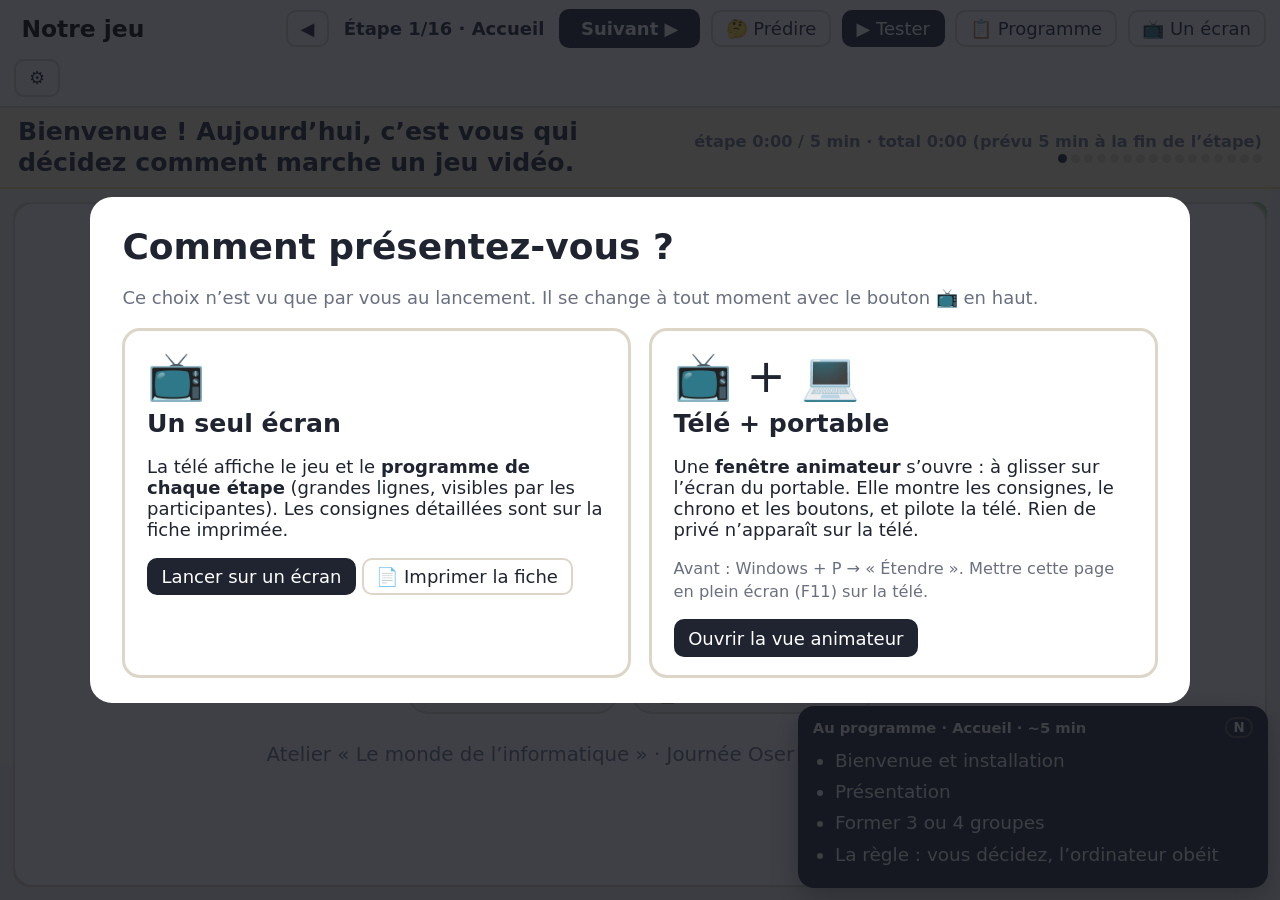
==== commit 79fa286c: "Utilise l'adresse exacte du site (JOM-2026) dans les liens du jeu Co-Authored-By: Claude Opus 5.5 <n" ====
--- a/index.html
+++ b/index.html
@@ -3436,7 +3436,7 @@
 }
 
 /* ---------- Partage : le jeu entier tient dans le lien ---------- */
-const SITE_URL = "https://djguiaume.github.io/jom-2026/";
+const SITE_URL = "https://djguiaume.github.io/JOM-2026/";
 let MODE = "atelier"; // atelier | play | free
 const b64u = bytes => btoa(String.fromCharCode(...bytes)).replace(/\+/g,"-").replace(/\//g,"_").replace(/=+$/,"");
 const unb64u = s => Uint8Array.from(atob(s.replace(/-/g,"+").replace(/_/g,"/")), c => c.charCodeAt(0));
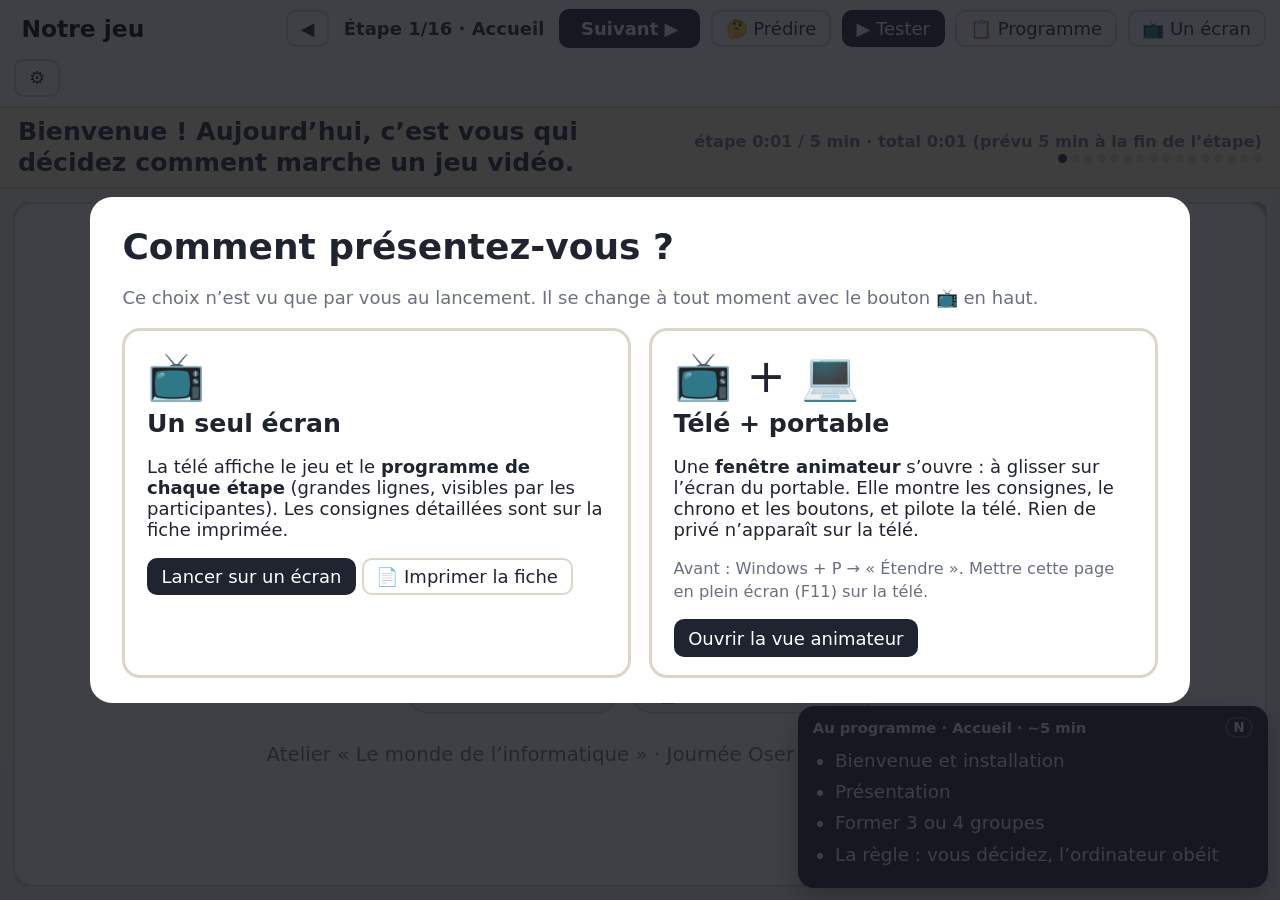
==== commit 43fd61a7: "Ajuste le repère de temps du bug bonus Co-Authored-By: Claude Opus 5.5 <noreply@anthropic.com> Claud" ====
--- a/index.html
+++ b/index.html
@@ -3220,7 +3220,7 @@
     say:"🐞 Bug bonus : chaque fois qu’on ramasse {one}, il se passe quelque chose de bizarre…",
     auto:{ label:"Corriger le bug pour moi", fn(){ const it = ruleFor("item"); it.then = it.then.filter(a=>a.type!=="toStart"); } },
     notes:[
-      "<b>Facultatif : à sauter si le chrono total dépasse 35 min en arrivant ici.</b>",
+      "<b>Facultatif : à sauter si le chrono total dépasse 36 min en arrivant ici.</b>",
       "Jouer : ramasser {one} → on retourne au départ ! Les règles qui s’allument en jaune donnent la réponse.",
       "Correction : enlever le bloc « retourne au départ » de la règle « ramasse {one} » (le ✕ sur le bloc)."
     ]},
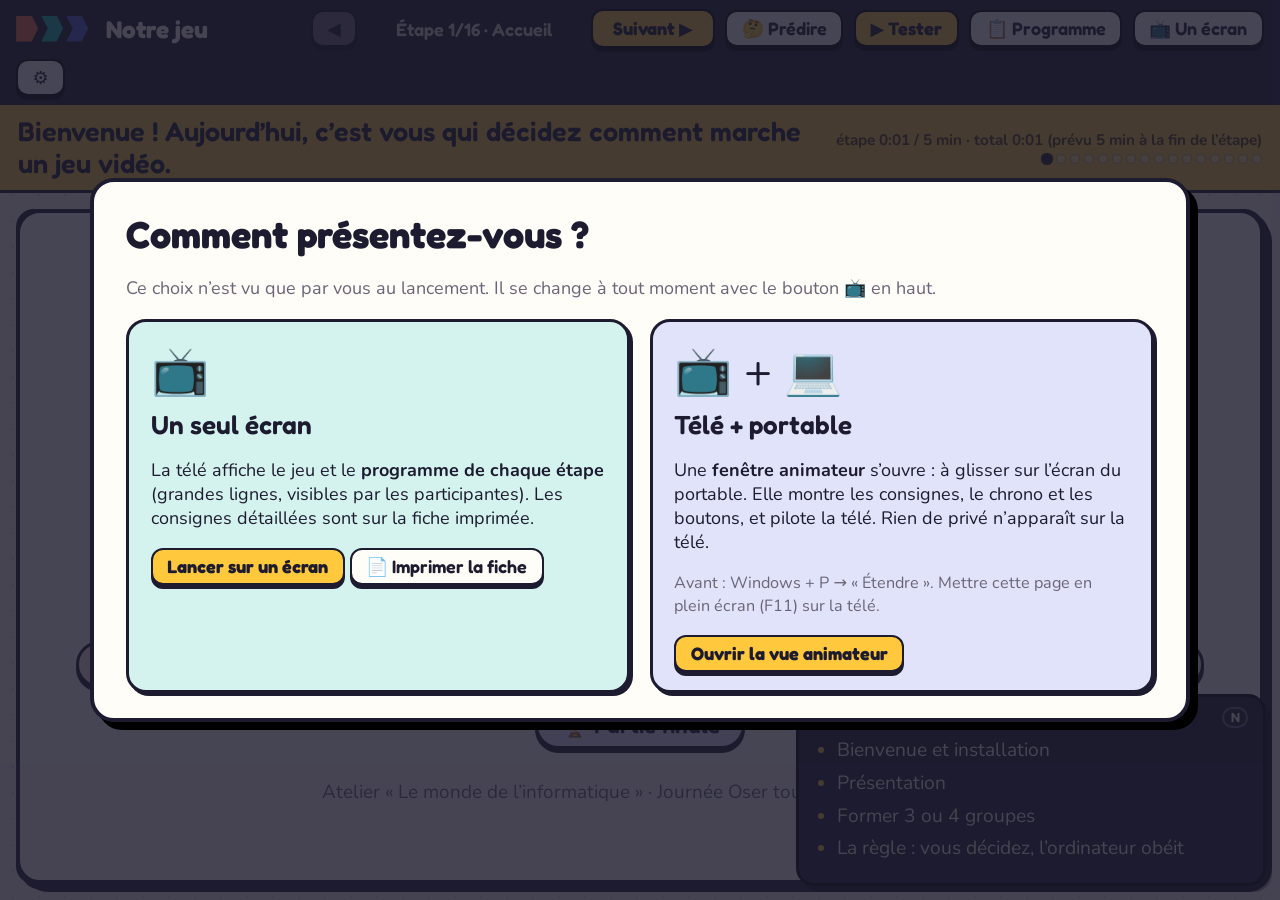
==== commit 059bead6: "Donne une identité visuelle à l'atelier - Personnages, objets, obstacles et mondes dessinés en Canva" ====
--- a/index.html
+++ b/index.html
@@ -5,150 +5,221 @@
 <meta name="viewport" content="width=device-width, initial-scale=1">
 <title>Atelier des règles</title>
 <style>
+@font-face{font-family:"Fredoka";src:url([data-uri]) format("woff2");font-weight:300 800;font-display:swap}
+@font-face{font-family:"Nunito";src:url([data-uri]) format("woff2");font-weight:300 800;font-display:swap}
+/* ===== Identité « carnet d'inventeur » ===== */
 :root{
   --z:1;
-  --bg:#f4f1ea; --panel:#ffffff; --ink:#1f2430; --muted:#6b7080; --line:#ddd6c8;
-  --ev:#e8603c; --ev-d:#b8432a;
-  --co:#1f9e8f; --co-d:#157266;
-  --ac:#3d5ccf; --ac-d:#2b4299;
-  --ok:#2f9e44; --bad:#d6336c;
+  --ink:#1d1b2f; --paper:#fbf6ea; --paper2:#f3ead4; --card:#fffdf7; --muted:#6a6578; --line:#1d1b2f2e;
+  --ev:#ff6b4a; --ev-d:#c9452a;
+  --co:#14b8a6; --co-d:#0d8073;
+  --ac:#4f5bd5; --ac-d:#3740a3;
+  --sun:#ffc83d; --pink:#ff8fb1; --leaf:#5cc26b; --sky:#7cc8f2;
+  --ok:#2f9e44; --bad:#e0365f;
+  --r:18px; --bw:3px;
+  --shadow:5px 5px 0 var(--ink); --shadow-s:3px 3px 0 var(--ink);
+  --title:"Fredoka","Segoe UI",system-ui,sans-serif; --text:"Nunito","Segoe UI",system-ui,sans-serif;
 }
 *{box-sizing:border-box}
 html,body{margin:0;height:100%}
-body{background:var(--bg);color:var(--ink);font-family:"Segoe UI",system-ui,sans-serif;font-size:calc(18px*var(--z));display:flex;flex-direction:column;overflow:hidden}
-button,select,input{font:inherit}
-button{cursor:pointer;border:2px solid var(--line);background:#fff;border-radius:10px;padding:.35em .7em;color:var(--ink)}
-button:hover{border-color:var(--ink)}
-button.primary{background:var(--ink);color:#fff;border-color:var(--ink)}
-header{display:flex;gap:.6em;align-items:center;padding:.5em .8em;background:var(--panel);border-bottom:2px solid var(--line);flex-wrap:wrap}
-header .title{font-weight:800;font-size:1.3em;border:none;background:transparent;min-width:10em;flex:1;padding:.1em .3em;border-radius:8px}
-header .title:focus{outline:2px solid var(--ac)}
-header label{color:var(--muted);font-size:.85em}
-header select{padding:.3em;border-radius:10px;border:2px solid var(--line)}
-main{flex:1;display:grid;grid-template-columns:calc(290px*var(--z)) 1fr minmax(420px,46%);gap:.7em;padding:.7em;min-height:0}
-.col{background:var(--panel);border:2px solid var(--line);border-radius:16px;padding:.7em;overflow:auto;min-height:0}
-h2{font-size:.8em;text-transform:uppercase;letter-spacing:.08em;color:var(--muted);margin:.6em 0 .4em}
-h2:first-child{margin-top:0}
-.blk{display:inline-flex;align-items:center;gap:.35em;padding:.4em .75em;border-radius:999px;color:#fff;font-weight:650;margin:.18em 0;cursor:grab;user-select:none;box-shadow:0 3px 0 rgba(0,0,0,.18);line-height:1.2}
-.blk.ev{background:var(--ev)} .blk.co{background:var(--co)} .blk.ac{background:var(--ac)}
-.blk input{width:3.2em;border:none;border-radius:8px;padding:.05em .3em;text-align:center;font-weight:800;color:var(--ink)}
-.blk input.txt{width:8em;text-align:left}
-.blk .x{background:rgba(255,255,255,.25);border:none;color:#fff;border-radius:50%;width:1.4em;height:1.4em;padding:0;line-height:1;margin-left:.2em;font-size:.85em}
-.palette .blk{display:flex;width:100%}
-.rule{border:3px solid var(--line);border-radius:16px;padding:.5em .7em;margin-bottom:.7em;position:relative;background:#fffdf9;transition:box-shadow .2s, border-color .2s}
-.rule.off{opacity:.45}
-.rule.flash{border-color:#f5b400;box-shadow:0 0 0 6px rgba(245,180,0,.35)}
-.rule .row{display:flex;align-items:center;gap:.5em;margin:.25em 0;flex-wrap:wrap}
-.kw{font-weight:900;min-width:4.4em;font-size:.95em}
-.kw.ev{color:var(--ev-d)} .kw.co{color:var(--co-d)} .kw.ac{color:var(--ac-d)}
-.slot{min-height:2.3em;min-width:8em;border:2.5px dashed var(--line);border-radius:999px;display:flex;align-items:center;flex-wrap:wrap;gap:.3em;padding:.1em .3em;flex:1;color:var(--muted);font-size:.9em}
-.slot.list{border-radius:14px}
-.slot.sel{border-color:var(--ink);background:#f0ece2}
-.slot.over{border-color:var(--ac);background:#e6ebff}
-.slot .ph{padding:0 .5em;font-style:italic}
-.rule .tools{position:absolute;top:.3em;right:.4em;display:flex;gap:.3em}
-.rule .tools button{padding:.05em .45em;font-size:.8em}
-.sentence{font-size:.85em;color:var(--muted);margin-top:.3em;font-style:italic}
-.gamecol{display:flex;flex-direction:column;gap:.5em}
-.gamewrap{position:relative;background:#222;border-radius:12px;overflow:hidden;flex:0 0 auto}
-canvas{display:block;width:100%;height:auto}
-.hud{position:absolute;left:0;right:0;bottom:0;display:flex;gap:1em;justify-content:center;padding:.3em;font-weight:800;color:#fff;text-shadow:0 2px 3px rgba(0,0,0,.6);font-size:1.15em;pointer-events:none}
-.banner{position:absolute;inset:0;display:none;align-items:center;justify-content:center;flex-direction:column;background:rgba(20,22,30,.72);color:#fff;text-align:center;padding:1em}
-.banner.show{display:flex}
-.banner .big{font-size:2.4em;font-weight:900}
-.banner .small{font-size:1em;opacity:.9;margin-top:.5em}
-.toast{position:absolute;left:50%;top:18%;transform:translateX(-50%);background:#fff;color:var(--ink);padding:.4em 1em;border-radius:999px;font-weight:800;font-size:1.3em;box-shadow:0 6px 20px rgba(0,0,0,.35);opacity:0;transition:opacity .2s;pointer-events:none;white-space:nowrap}
-.toast.show{opacity:1}
-.gamebar{display:flex;gap:.4em;flex-wrap:wrap}
-.log{background:var(--panel);border:2px solid var(--line);border-radius:12px;padding:.5em .7em;flex:1;overflow:auto;font-size:.9em;min-height:4em}
-.log div{padding:.15em 0;border-bottom:1px solid #eee}
-.log div:first-child{font-weight:700}
-.overlay{position:fixed;inset:0;background:rgba(20,22,30,.82);display:none;align-items:center;justify-content:center;z-index:50}
-.overlay.show{display:flex}
-.card{background:#fff;border-radius:22px;padding:1.4em 1.8em;width:min(1100px,94vw);max-height:92vh;overflow:auto}
-.card h1{margin:.1em 0 .4em;font-size:2em}
-.card .q{font-size:1.6em;font-weight:700;width:100%;border:2px solid var(--line);border-radius:12px;padding:.3em .5em}
-.opts{display:grid;grid-template-columns:repeat(3,1fr);gap:.8em;margin:1em 0}
-.opt{border:3px solid var(--line);border-radius:16px;padding:.7em;text-align:center}
-.opt .l{font-size:2em;font-weight:900}
-.opt input{width:100%;font-size:1.1em;border:none;border-bottom:2px dashed var(--line);text-align:center;padding:.2em}
-.opt .tally{display:flex;align-items:center;justify-content:center;gap:.5em;margin-top:.5em;font-size:1.6em;font-weight:900}
-.rulesread{background:#f6f3ec;border-radius:12px;padding:.6em 1em;font-size:1.1em}
-.rulesread div{margin:.25em 0}
-.help{font-size:.82em;color:var(--muted);line-height:1.4}
-kbd{background:#eee;border-radius:5px;padding:0 .3em;border:1px solid #ccc;font-size:.9em}
-/* --- mode présentation --- */
-.nav{display:flex;align-items:center;gap:.4em}
-.nav #stepLabel{font-weight:700;min-width:12em;text-align:center}
-#next{font-weight:800;padding:.4em 1.1em}
-.toolsrow{display:flex;gap:.5em;align-items:center;flex-wrap:wrap;padding:.4em .8em;background:#ece7dc;border-bottom:2px solid var(--line)}
+body{background:var(--paper);background-image:radial-gradient(#1d1b2f1f 1.4px,transparent 1.5px);background-size:26px 26px;color:var(--ink);font-family:var(--text);font-size:calc(18px*var(--z));display:flex;flex-direction:column;overflow:hidden}
+button,select,input{font:inherit;color:inherit}
+h1,h2,h3,.title,#say,#stepLabel,button,.kw,.blk,.hud,.banner,.toast,.opt .l,.mcard b{font-family:var(--title)}
+
+/* --- boutons « touches de clavier » --- */
+button{cursor:pointer;border:2.5px solid var(--ink);background:var(--card);border-radius:12px;padding:.35em .8em;font-weight:600;box-shadow:0 4px 0 var(--ink);transition:transform .08s, box-shadow .08s, background .15s;line-height:1.15}
+button:hover{background:#fff}
+button:active{transform:translateY(3px);box-shadow:0 1px 0 var(--ink)}
+button:disabled{opacity:.35;cursor:default;transform:none}
+button.primary{background:var(--sun);font-weight:700}
+button.primary:hover{background:#ffd664}
+select{border:2.5px solid var(--ink);border-radius:12px;padding:.3em .4em;background:var(--card)}
+
+/* --- en-tête --- */
+header{display:flex;gap:.6em;align-items:center;padding:.5em .9em;background:var(--ink);color:var(--paper);flex-wrap:wrap;position:relative;z-index:6}
+header button{box-shadow:0 4px 0 #000;border-color:#000;color:var(--ink)}
+.logo{display:flex;align-items:center;gap:3px;flex:none}
+.logo i{display:block;width:22px;height:26px;clip-path:polygon(0 0,70% 0,100% 50%,70% 100%,0 100%,30% 50%)}
+.logo i:nth-child(1){background:var(--ev);clip-path:polygon(0 0,70% 0,100% 50%,70% 100%,0 100%)}
+.logo i:nth-child(2){background:var(--co)}.logo i:nth-child(3){background:var(--ac)}
+header .title{font-weight:700;font-size:1.35em;border:none;background:transparent;color:var(--paper);min-width:8em;flex:1;padding:.1em .3em;border-radius:8px}
+header .title:focus{outline:2px dashed var(--sun)}
+.nav{display:flex;align-items:center;gap:.5em}
+.nav #stepLabel{font-weight:600;min-width:12em;text-align:center;color:#d9d3c3}
+#next{font-weight:700;padding:.4em 1.1em}
+.toolsrow{display:flex;gap:.5em;align-items:center;flex-wrap:wrap;padding:.5em .9em;background:var(--paper2);border-bottom:var(--bw) solid var(--ink)}
 .toolsrow[hidden]{display:none}
 .toolsrow label{color:var(--muted);font-size:.85em}
-.toolsrow select{padding:.3em;border-radius:10px;border:2px solid var(--line)}
-#stepbar{display:flex;align-items:center;gap:1em;padding:.45em 1em;background:#fff4d6;border-bottom:2px solid #f0d58a}
-#say{flex:1;font-size:1.4em;font-weight:800;line-height:1.25}
-#clock{font-variant-numeric:tabular-nums;font-weight:700;color:var(--muted);white-space:nowrap;font-size:.9em;text-align:right}
+
+/* --- bandeau de l'étape --- */
+#stepbar{display:flex;align-items:center;gap:1em;padding:.55em 1em;background:var(--sun);border-bottom:var(--bw) solid var(--ink)}
+#say{flex:1;font-size:1.5em;font-weight:600;line-height:1.2}
+#clock{font-variant-numeric:tabular-nums;font-weight:700;white-space:nowrap;font-size:.85em;text-align:right;color:#4a3d10}
 #clock .over{color:var(--bad)}
-.dots{display:flex;gap:4px;margin-top:3px;justify-content:flex-end}
-.dots i{width:9px;height:9px;border-radius:50%;background:#e2d6b5;display:block}
-.dots i.done{background:#c9a94a}.dots i.cur{background:var(--ink)}
-main{position:relative}
-#slide{position:absolute;inset:.7em;background:var(--panel);border:2px solid var(--line);border-radius:20px;display:none;align-items:center;justify-content:center;flex-direction:column;text-align:center;padding:2em;overflow:auto;z-index:5}
-#slide.show{display:flex}
-#slide h1{font-size:3.2em;margin:.1em 0 .2em}
-#slide p{font-size:1.5em;margin:.3em 0;max-width:40em}
-#slide .hero{font-size:6em;line-height:1}
-#slide .sub{color:var(--muted);font-size:1.1em}
+.dots{display:flex;gap:4px;margin-top:4px;justify-content:flex-end}
+.dots i{width:10px;height:10px;border-radius:50%;background:#fff6;border:1.5px solid #4a3d1066;display:block}
+.dots i.done{background:#4a3d10aa}.dots i.cur{background:var(--ink);transform:scale(1.25)}
+
+/* --- zones de travail --- */
+main{flex:1;display:grid;grid-template-columns:calc(290px*var(--z)) 1fr minmax(420px,46%);gap:.9em;padding:.9em;min-height:0;position:relative}
+.col{background:var(--card);border:var(--bw) solid var(--ink);border-radius:var(--r);padding:.8em;overflow:auto;min-height:0;box-shadow:var(--shadow)}
+h2{font-size:.95em;font-weight:600;color:var(--ink);margin:.7em 0 .45em;display:flex;align-items:center;gap:.4em}
+h2:first-child{margin-top:0}
+h2 .chip{width:16px;height:16px;border-radius:5px;border:2px solid var(--ink);display:inline-block}
+.help{font-size:.82em;color:var(--muted);line-height:1.45}
+kbd{background:var(--card);border-radius:6px;padding:0 .35em;border:2px solid var(--ink);box-shadow:0 2px 0 var(--ink);font-size:.85em;font-family:var(--title)}
+
+/* --- blocs en chevrons qui s'emboîtent --- */
+.blk{--c:var(--ac);position:relative;display:inline-flex;align-items:center;gap:.35em;padding:.42em 1.35em .42em 1.25em;color:#fff;font-weight:600;margin:.2em 0;cursor:grab;user-select:none;line-height:1.2;isolation:isolate;
+  filter:drop-shadow(1.6px 0 0 var(--ink)) drop-shadow(-1.6px 0 0 var(--ink)) drop-shadow(0 1.6px 0 var(--ink)) drop-shadow(0 -1.6px 0 var(--ink)) drop-shadow(0 3px 0 var(--ink))}
+.blk::before{content:"";position:absolute;inset:0;background:var(--c);z-index:-1;
+  clip-path:polygon(0 0,calc(100% - 14px) 0,100% 50%,calc(100% - 14px) 100%,0 100%,13px 50%)}
+.blk::after{content:"";position:absolute;left:12px;right:16px;top:3px;height:32%;border-radius:999px;background:#fff;opacity:.16;z-index:-1}
+.blk.ev{--c:var(--ev);padding-left:.9em}
+.blk.ev::before{clip-path:polygon(0 12px,6px 3px,12px 0,calc(100% - 14px) 0,100% 50%,calc(100% - 14px) 100%,0 100%)}
+.blk.co{--c:var(--co)}
+.blk:active{cursor:grabbing}
+.blk input{width:3.1em;border:2px solid var(--ink);border-radius:8px;padding:.02em .3em;text-align:center;font-weight:700;color:var(--ink);background:var(--paper);font-family:var(--title)}
+.blk input.txt{width:8em;text-align:left}
+.blk .x{background:#0003;border:none;box-shadow:none;color:#fff;border-radius:50%;width:1.35em;height:1.35em;padding:0;line-height:1;margin-left:.15em;font-size:.8em}
+.blk .x:active{transform:none}
+.palette .blk{display:flex;width:calc(100% - 4px);margin:.32em 0}
+.palette .blk:hover{transform:translateX(4px)}
+.blk.snap{animation:snap .42s cubic-bezier(.3,1.6,.5,1)}
+@keyframes snap{0%{transform:scale(.6) rotate(-4deg)}60%{transform:scale(1.08)}100%{transform:none}}
+
+/* --- cartes de règles --- */
+.rule{border:var(--bw) solid var(--ink);border-radius:var(--r);padding:.55em .8em .6em;margin-bottom:.9em;position:relative;background:var(--card);box-shadow:var(--shadow-s);transition:box-shadow .2s, transform .2s}
+.rule::before{content:attr(data-n);position:absolute;top:-.75em;left:.8em;background:var(--ink);color:var(--paper);font-family:var(--title);font-size:.72em;font-weight:600;padding:.1em .6em;border-radius:999px}
+.rule.off{opacity:.45;filter:grayscale(.6)}
+.rule.flash{animation:fire .7s ease-out}
+@keyframes fire{0%{box-shadow:0 0 0 0 var(--sun),var(--shadow-s);transform:scale(1)}25%{box-shadow:0 0 0 9px var(--sun),var(--shadow-s);transform:scale(1.015)}100%{box-shadow:0 0 0 0 #ffc83d00,var(--shadow-s);transform:scale(1)}}
+.rule .row{display:flex;align-items:center;gap:.55em;margin:.3em 0;flex-wrap:wrap}
+.kw{font-weight:700;min-width:4.6em;font-size:.95em;letter-spacing:.02em}
+.kw.ev{color:var(--ev-d)} .kw.co{color:var(--co-d)} .kw.ac{color:var(--ac-d)}
+.slot{min-height:2.45em;min-width:8em;border:2.5px dashed #1d1b2f40;border-radius:14px;display:flex;align-items:center;flex-wrap:wrap;gap:.25em .1em;padding:.1em .4em;flex:1;color:var(--muted);font-size:.9em;transition:background .15s,border-color .15s}
+.slot.sel{border-color:var(--ink);border-style:solid;background:#ffc83d33}
+.slot.over{border-color:var(--ac);border-style:solid;background:#4f5bd522}
+.slot .ph{padding:0 .5em;font-style:italic}
+.rule .tools{position:absolute;top:.35em;right:.45em;display:flex;gap:.3em}
+.rule .tools button{padding:.05em .45em;font-size:.75em;box-shadow:0 2px 0 var(--ink);border-width:2px}
+.sentence{font-size:.86em;color:var(--muted);margin-top:.35em;font-style:italic}
+
+/* --- jeu --- */
+.gamecol{display:flex;flex-direction:column;gap:.7em;min-height:0}
+.gamewrap{position:relative;background:var(--ink);border:4px solid var(--ink);border-radius:20px;overflow:hidden;flex:0 0 auto;box-shadow:var(--shadow)}
+canvas{display:block;width:100%;height:auto}
+.hud{position:absolute;left:0;right:0;bottom:6px;display:flex;gap:.45em;justify-content:center;flex-wrap:wrap;padding:.2em;pointer-events:none;font-weight:600;font-size:1.05em}
+.hud span{background:var(--card);border:2.5px solid var(--ink);border-radius:999px;padding:.08em .7em;box-shadow:0 3px 0 var(--ink);display:inline-flex;align-items:center;gap:.3em}
+.hud img{width:1.2em;height:1.2em}
+.hud .warn{background:var(--pink)}
+.banner{position:absolute;inset:0;display:none;align-items:center;justify-content:center;flex-direction:column;background:#1d1b2fb8;color:#fff;text-align:center;padding:1em}
+.banner.show{display:flex;animation:pop .4s cubic-bezier(.3,1.5,.5,1)}
+@keyframes pop{0%{transform:scale(.85);opacity:0}100%{transform:none;opacity:1}}
+.banner .big{font-size:3em;font-weight:700;background:var(--sun);color:var(--ink);border:4px solid var(--ink);border-radius:20px;padding:.1em .6em;box-shadow:6px 6px 0 #000;transform:rotate(-2deg)}
+.banner .small{font-size:1.05em;margin-top:1em;max-width:30em}
+.toast{z-index:3;position:absolute;left:50%;top:16%;transform:translateX(-50%) rotate(-2deg) scale(.8);background:var(--sun);color:var(--ink);border:3px solid var(--ink);padding:.35em 1.1em;border-radius:14px;font-weight:700;font-size:1.35em;box-shadow:4px 4px 0 var(--ink);opacity:0;transition:opacity .2s, transform .25s cubic-bezier(.3,1.6,.5,1);pointer-events:none;white-space:nowrap}
+.toast.show{opacity:1;transform:translateX(-50%) rotate(-2deg) scale(1)}
+.log{background:var(--card);border:var(--bw) solid var(--ink);border-radius:var(--r);padding:.55em .8em;flex:1;overflow:auto;font-size:.9em;min-height:4em;box-shadow:var(--shadow-s)}
+.log div{padding:.2em 0;border-bottom:1.5px dashed #1d1b2f22}
+.log div:first-child{font-weight:800}
+
+/* --- fenêtres par-dessus --- */
+.overlay{position:fixed;inset:0;background:#1d1b2fd0;display:none;align-items:center;justify-content:center;z-index:50;padding:1em}
+.overlay.show{display:flex}
+.overlay.show .card{animation:pop .35s cubic-bezier(.3,1.5,.5,1)}
+.card{background:var(--card);border:4px solid var(--ink);border-radius:24px;padding:1.4em 1.8em;width:min(1100px,94vw);max-height:92vh;overflow:auto;box-shadow:8px 8px 0 #000}
+.card h1{margin:.1em 0 .4em;font-size:2.1em;font-weight:700}
+.card .q{font-size:1.55em;font-weight:600;width:100%;border:3px solid var(--ink);border-radius:14px;padding:.3em .5em;font-family:var(--title);background:var(--paper)}
+.opts{display:grid;grid-template-columns:repeat(3,1fr);gap:1em;margin:1.1em 0}
+.opt{border:3px solid var(--ink);border-radius:18px;padding:.8em;text-align:center;box-shadow:var(--shadow-s);background:var(--card)}
+.opt:nth-child(1){background:#ffe3dc}.opt:nth-child(2){background:#d4f3ef}.opt:nth-child(3){background:#e0e3fa}
+.opt .l{font-size:2.3em;font-weight:700;width:1.5em;height:1.5em;line-height:1.45em;margin:0 auto .2em;border-radius:50%;border:3px solid var(--ink);background:var(--card)}
+.opt input{width:100%;font-size:1.15em;border:none;border-bottom:2.5px dashed #1d1b2f55;text-align:center;padding:.2em;background:transparent;font-weight:700}
+.opt .tally{display:flex;align-items:center;justify-content:center;gap:.5em;margin-top:.6em;font-size:1.6em;font-weight:700;font-family:var(--title)}
+.opt .pick{margin-top:.6em;background:var(--leaf);font-weight:700}
+.rulesread{background:var(--paper);border:2.5px dashed #1d1b2f40;border-radius:14px;padding:.6em 1em;font-size:1.05em}
+.rulesread div{margin:.25em 0}
+
+/* --- diapositives --- */
+#slide{position:absolute;inset:.9em;background:var(--card);border:4px solid var(--ink);border-radius:24px;display:none;align-items:center;justify-content:center;flex-direction:column;text-align:center;padding:2em;overflow:auto;z-index:5;box-shadow:8px 8px 0 var(--ink)}
+#slide.show{display:flex;animation:pop .35s ease-out;justify-content:flex-start}
+#slide > :first-child{margin-top:auto}
+#slide > :last-child{margin-bottom:auto}
+#slide h1{font-size:3.4em;margin:.1em 0 .25em;font-weight:700;line-height:1.05}
+#slide h1 .hl{background:linear-gradient(transparent 58%,var(--sun) 58%,var(--sun) 92%,transparent 92%);padding:0 .1em}
+#slide p{font-size:1.45em;margin:.3em 0;max-width:40em}
+#slide .sub{color:var(--muted);font-size:1.05em}
+.hero{display:flex;gap:.6em;justify-content:center;align-items:flex-end;margin-bottom:.4em}
+.hero img{width:150px;height:150px;animation:bob 1.6s ease-in-out infinite}
+.hero img:nth-child(2n){animation-delay:-.8s}
+@keyframes bob{50%{transform:translateY(-10px)}}
 .cards{display:grid;grid-template-columns:repeat(auto-fit,minmax(13em,1fr));gap:1em;width:100%;max-width:1400px;margin-top:1em}
-.mcard{border:4px solid var(--line);border-radius:20px;padding:1em;background:#fffdf9;cursor:pointer;font-size:1.2em}
-.mcard:hover{border-color:var(--ink)}
-.mcard.on{border-color:var(--ok);box-shadow:0 0 0 6px rgba(47,158,68,.25)}
-.mcard .em{font-size:3em}
-.mcard b{display:block;font-size:1.2em;margin:.2em 0}
-.concept{border-radius:20px;padding:1em;color:#fff;font-size:1.25em;text-align:left}
-.concept b{font-size:1.5em;display:block}
-.concept.ev{background:var(--ev)}.concept.co{background:var(--co)}.concept.ac{background:var(--ac)}
-.example{margin-top:1.2em;font-size:1.5em;background:#f6f3ec;border-radius:16px;padding:.6em 1em}
-.example span{padding:.1em .5em;border-radius:999px;color:#fff;font-weight:700}
-.qcard{border:3px solid var(--line);border-radius:18px;padding:1em;font-size:1.3em;background:#fffdf9}
-.qcard .g{font-weight:900;color:var(--muted);font-size:.8em;text-transform:uppercase}
-.jobs{display:grid;grid-template-columns:1fr auto 1fr;gap:.5em 1em;font-size:1.45em;text-align:left;margin-top:.8em;align-items:center}
-.jobs .arrow{color:var(--muted)}
-#notes{position:fixed;right:12px;bottom:12px;width:min(470px,40vw);max-height:48vh;overflow:auto;background:#1f2430;color:#f3f3f3;border-radius:16px;padding:.7em 1em;font-size:.82em;z-index:40;box-shadow:0 10px 30px rgba(0,0,0,.35)}
+.mcard{border:3px solid var(--ink);border-radius:18px;padding:.8em 1em;background:var(--card);cursor:pointer;font-size:1.05em;box-shadow:var(--shadow-s);transition:transform .12s;text-align:left}
+.mcard:hover{transform:translate(-2px,-2px);box-shadow:var(--shadow)}
+.mcard.on{background:#e3f6e6;box-shadow:0 0 0 5px var(--leaf),var(--shadow-s)}
+.mcard b{display:block;font-size:1.2em;margin:.1em 0 .35em;font-weight:600}
+.mcard .ln{display:flex;align-items:center;gap:.45em;margin:.15em 0}
+.mcard img{width:30px;height:30px;flex:none}
+.concept{position:relative;isolation:isolate;padding:1.1em 2.6em 1.1em 2em;color:#fff;font-size:1.2em;text-align:left;
+  filter:drop-shadow(2.5px 0 0 var(--ink)) drop-shadow(-2.5px 0 0 var(--ink)) drop-shadow(0 2.5px 0 var(--ink)) drop-shadow(0 -2.5px 0 var(--ink)) drop-shadow(6px 6px 0 var(--ink))}
+.concept::before{content:"";position:absolute;inset:0;z-index:-1;background:var(--c);clip-path:polygon(0 0,calc(100% - 34px) 0,100% 50%,calc(100% - 34px) 100%,0 100%,30px 50%)}
+.concept.ev::before{clip-path:polygon(0 0,calc(100% - 34px) 0,100% 50%,calc(100% - 34px) 100%,0 100%)}
+.concept.ev{padding-left:1.2em}
+.concept b{font-family:var(--title);font-size:1.7em;display:block;font-weight:700}
+.concept.ev{--c:var(--ev)}.concept.co{--c:var(--co)}.concept.ac{--c:var(--ac)}
+.example{margin-top:1.3em;font-size:1.4em;background:var(--paper);border:3px dashed #1d1b2f55;border-radius:18px;padding:.6em 1em;line-height:1.9}
+.blk.mini{cursor:default;margin:0 .1em;vertical-align:middle;font-size:.85em}
+.qcard{border:3px solid var(--ink);border-radius:18px;padding:1em;font-size:1.3em;background:var(--card);box-shadow:var(--shadow-s);text-align:left;font-weight:700}
+.qcard:nth-child(1){background:#ffe3dc}.qcard:nth-child(2){background:#d4f3ef}.qcard:nth-child(3){background:#e0e3fa}.qcard:nth-child(4){background:#fff1c7}
+.qcard .g{font-family:var(--title);font-weight:600;color:var(--muted);font-size:.75em;margin-bottom:.3em}
+.jobs{display:grid;grid-template-columns:1fr auto 1fr;gap:.55em 1em;font-size:1.4em;text-align:left;margin-top:.8em;align-items:center}
+.jobs .arrow{color:var(--muted);font-family:var(--title)}
+.jobs b{background:var(--sun);padding:0 .3em;border-radius:6px}
+.agenda{display:flex;flex-wrap:wrap;gap:.6em;justify-content:center;margin:1.1em 0;font-size:1.25em}
+.agenda span{background:var(--card);border:3px solid var(--ink);border-radius:999px;padding:.3em 1em;font-weight:600;font-family:var(--title);box-shadow:0 4px 0 var(--ink)}
+.agenda span:nth-child(3n+1){background:#ffe3dc}.agenda span:nth-child(3n+2){background:#d4f3ef}.agenda span:nth-child(3n){background:#e0e3fa}
+.perso{display:grid;grid-template-columns:1.25fr 1fr;gap:1.6em;width:100%;max-width:1500px;text-align:left;align-items:start}
+.perso h3{margin:.7em 0 .35em;font-size:1.25em;font-weight:600}
+.perso h3:first-child{margin-top:0}
+.cards.small{grid-template-columns:repeat(2,1fr);margin-top:0;gap:.7em}
+.cards.small .mcard{font-size:.92em;padding:.55em .8em}
+.avatars{display:flex;flex-wrap:wrap;gap:.45em}
+.av{padding:.15em;border-width:3px;line-height:0;background:var(--card)}
+.av img{width:54px;height:54px}
+.av.on,.wd.on{background:#e3f6e6;box-shadow:0 0 0 4px var(--leaf),0 4px 0 var(--ink)}
+.worlds{display:flex;flex-wrap:wrap;gap:.5em}
+.wd{padding:.25em;border-width:3px;display:flex;flex-direction:column;align-items:center;gap:.2em;font-size:.95em}
+.wd > img{width:120px;height:86px;border-radius:9px;border:2px solid var(--ink);object-fit:cover}
+.wd .ln{display:flex;align-items:center;gap:.25em}
+.wd .ln img{width:34px;height:34px}
+#preview{width:100%;border-radius:16px;border:4px solid var(--ink);box-shadow:var(--shadow)}
+.merci{display:grid;grid-template-columns:1.3fr 1fr;gap:2em;align-items:center;width:100%;max-width:1500px}
+.qr{background:#fff;border:4px solid var(--ink);border-radius:20px;padding:.5em;width:min(470px,34vw);aspect-ratio:1;display:flex;align-items:center;justify-content:center;box-shadow:var(--shadow)}
+.qr svg{width:100%;height:100%}
+
+/* --- programme de l'étape (télé) et lanceur --- */
+#notes{position:fixed;right:14px;bottom:14px;width:min(470px,40vw);max-height:48vh;overflow:auto;background:var(--ink);color:var(--paper);border-radius:18px;padding:.7em 1em;font-size:.82em;z-index:40;box-shadow:6px 6px 0 #0005;border:3px solid #000}
 #notes.min .body{display:none}
-#notes .hd{display:flex;align-items:center;gap:.5em;font-weight:800}
+#notes .hd{display:flex;align-items:center;gap:.5em;font-weight:600;font-family:var(--title)}
 #notes .hd span{flex:1}
-#notes .hd button{background:transparent;color:#fff;border-color:#555;padding:.1em .5em;font-size:.9em}
-#notes ul{margin:.5em 0;padding-left:1.2em;line-height:1.45}
+#notes .hd button{background:transparent;color:var(--paper);border-color:#6a6578;box-shadow:none;padding:.05em .5em;font-size:.9em}
+#notes ul{margin:.5em 0;padding-left:1.2em;line-height:1.45;font-size:1.3em}
 #notes li{margin:.25em 0}
-#notes .auto{background:#f5b400;border-color:#f5b400;color:#1f2430;font-weight:800;margin:.2em .3em .2em 0}
+#notes li::marker{color:var(--sun)}
 .launch{max-width:1100px}
-.agenda{display:flex;flex-wrap:wrap;gap:.5em;justify-content:center;margin:1em 0;font-size:1.3em}
-.agenda span{background:#f6f3ec;border:2px solid var(--line);border-radius:999px;padding:.3em .9em;font-weight:700}
-.lchoices{display:grid;grid-template-columns:1fr 1fr;gap:1em;margin-top:1em}
-.lchoice{border:3px solid var(--line);border-radius:18px;padding:1em 1.2em}
+.lchoices{display:grid;grid-template-columns:1fr 1fr;gap:1.1em;margin-top:1em}
+.lchoice{border:3px solid var(--ink);border-radius:20px;padding:1em 1.2em;box-shadow:var(--shadow-s)}
+.lchoice:nth-child(1){background:#d4f3ef}.lchoice:nth-child(2){background:#e0e3fa}
 .lchoice .em{font-size:2.6em}
-.lchoice h2{font-size:1.4em;text-transform:none;letter-spacing:0;color:var(--ink);margin:.2em 0}
-#notes ul{font-size:1.25em}
-.opt .pick{margin-top:.5em;background:var(--ok);color:#fff;border-color:var(--ok);font-weight:800}
-.perso{display:grid;grid-template-columns:1.25fr 1fr;gap:1.5em;width:100%;max-width:1500px;text-align:left;align-items:start}
-.perso h3{margin:.6em 0 .3em;font-size:1.2em}
-.cards.small{grid-template-columns:repeat(2,1fr);margin-top:0;gap:.6em}
-.cards.small .mcard{font-size:.95em;padding:.6em}
-.avatars{display:flex;flex-wrap:wrap;gap:.35em}
-.av{font-size:2.1em;padding:.1em .25em;border-width:3px;line-height:1.2}
-.av.on,.wd.on{border-color:var(--ok);box-shadow:0 0 0 4px rgba(47,158,68,.3)}
-.worlds{display:flex;flex-wrap:wrap;gap:.4em}
-.wd{font-size:1.15em;font-weight:700;border-width:3px;padding:.4em .8em}
-#preview{width:100%;border-radius:14px;border:3px solid var(--line)}
-.merci{display:grid;grid-template-columns:1.3fr 1fr;gap:2em;align-items:center;width:100%;max-width:1500px}
-.qr{background:#fff;border:3px solid var(--line);border-radius:20px;padding:.5em;width:min(470px,34vw);aspect-ratio:1;display:flex;align-items:center;justify-content:center}
-.qr svg{width:100%;height:100%}
+.lchoice h2{font-size:1.45em;margin:.2em 0}
+
+/* --- mode « jouer » (lien du jeu final) --- */
 #playInfo{display:none}
-#dpad{display:none;grid-template-columns:repeat(3,3.4em);grid-template-rows:repeat(2,3.4em);gap:.4em;justify-content:center;touch-action:none;user-select:none}
-#dpad button{font-size:1.4em;touch-action:none;background:var(--ink);color:#fff;border-color:var(--ink)}
+.prule{background:var(--paper);border:2px solid #1d1b2f30;border-radius:12px;padding:.45em .75em;margin:.4em 0}
+#dpad{display:none;grid-template-columns:repeat(3,3.6em);grid-template-rows:repeat(2,3.6em);gap:.45em;justify-content:center;touch-action:none;user-select:none}
+#dpad button{font-size:1.4em;touch-action:none;background:var(--sun)}
 #dpad .u{grid-column:2;grid-row:1}#dpad .l{grid-column:1;grid-row:2}#dpad .d{grid-column:2;grid-row:2}#dpad .r{grid-column:3;grid-row:2}
-.prule{background:#f6f3ec;border-radius:10px;padding:.4em .7em;margin:.35em 0}
 body.play header .nav, body.play #btnPredict, body.play #btnNotes, body.play #btnTools, body.play #btnRestart,
 body.play #stepbar, body.play #notes, body.play #palette, body.play #rulesCol, body.play #log,
 body.play #btnDisplay, body.free #btnDisplay,
@@ -157,20 +228,24 @@
 body.play #dpad, body.free #dpad{display:grid}
 body.play main{grid-template-columns:minmax(260px,30%) 1fr}
 body.play .title, body.free .title{pointer-events:none}
+body.focus main{grid-template-columns:0 minmax(300px,32%) 1fr}
+body.focus .palette{display:none}
 @media (max-width:900px){
   body{overflow:auto}
-  main, body.play main{display:flex;flex-direction:column}
+  main, body.play main{display:flex;flex-direction:column;flex:none;min-height:auto}
   body.play .gamecol{order:-1}
-  .perso,.merci{grid-template-columns:1fr}
-  .hud{font-size:.75em;gap:.4em}
-  main{flex:none;min-height:auto} #playInfo{overflow:visible}
+  .perso,.merci,.lchoices{grid-template-columns:1fr}
+  .hud{font-size:.72em;gap:.25em}
+  #playInfo{overflow:visible}
+  #slide h1{font-size:2.2em}
 }
-body.focus main{grid-template-columns:0 minmax(300px,32%) 1fr}
-body.focus .palette{display:none}
+@media (prefers-reduced-motion:reduce){*{animation:none!important;transition:none!important}}
+
 </style>
 </head>
 <body>
 <header>
+  <div class="logo" aria-hidden="true"><i></i><i></i><i></i></div>
   <input class="title" id="title" value="Notre jeu" aria-label="Titre du jeu">
   <div class="nav">
     <button id="prev" title="Étape précédente (Page précédente)">◀</button>
@@ -2560,34 +2635,1689 @@
     return qrcode;
 }));
 
+
+</script>
+<script>
+/* sprites-chars.js — les 16 personnages jouables (Canvas 2D pur, voir STYLE.md).
+   Chaque sprite est dessiné dans une boîte 100×100 centrée sur (0,0), tourné vers la droite.
+   API globale : CHARS[key] = {name, draw(ctx, t, o)} et drawChar(ctx, key, x, y, size, t, o). */
+
+const CHARS = (() => {
+  const INK = '#1d1b2f', W = '#ffffff', LW = 4.5, PI = Math.PI, TAU = PI * 2;
+  const P = {
+    corail: '#ff6b4a', tournesol: '#ffc83d', turquoise: '#14b8a6', indigo: '#4f5bd5', rose: '#ff8fb1',
+    feuille: '#5cc26b', ciel: '#7cc8f2', creme: '#fbf6ea', bois: '#9a6b4a', gris: '#8a8fa3', violet: '#8b5cf6',
+  };
+
+  // ---------- teintes dérivées (mélanges de la palette) ----------
+  const rgb = c => [1, 3, 5].map(i => parseInt(c.slice(i, i + 2), 16));
+  const mix = (...parts) => '#' + [0, 1, 2].map(k =>
+    Math.round(parts.reduce((s, [c, w]) => s + rgb(c)[k] * w, 0)).toString(16).padStart(2, '0')).join('');
+  const shadeCache = {};
+  const shade = c => shadeCache[c] || (shadeCache[c] = mix([c, .78], [INK, .22])); // membre « arrière »
+  const SKIN = {
+    clair: mix([P.creme, .75], [P.corail, .1], [P.bois, .15]),
+    moyen: mix([P.bois, .5], [P.creme, .3], [P.corail, .2]),
+    mat: mix([P.bois, .75], [P.creme, .12], [P.corail, .13]),
+    fonce: mix([P.bois, .85], [INK, .15]),
+  };
+  const HAIR = { brun: mix([P.bois, .5], [INK, .5]), chatain: P.bois, blond: P.tournesol, roux: P.corail };
+
+  // ---------- primitives ----------
+  const ink = (ctx, w = LW) => { ctx.strokeStyle = INK; ctx.lineWidth = w; ctx.lineJoin = 'round'; ctx.lineCap = 'round'; };
+  const fs = (ctx, fill, w = LW) => { if (fill) { ctx.fillStyle = fill; ctx.fill(); } if (w) { ink(ctx, w); ctx.stroke(); } };
+  const ell = (ctx, x, y, rx, ry, fill, rot = 0, w) => { ctx.beginPath(); ctx.ellipse(x, y, Math.abs(rx), Math.abs(ry), rot, 0, TAU); fs(ctx, fill, w); };
+  const circ = (ctx, x, y, r, fill, w) => ell(ctx, x, y, r, r, fill, 0, w);
+  const path = (ctx, pts) => { ctx.beginPath(); pts.forEach(([x, y], i) => i ? ctx.lineTo(x, y) : ctx.moveTo(x, y)); };
+  const poly = (ctx, pts, fill, w) => { path(ctx, pts); ctx.closePath(); fs(ctx, fill, w); };
+  const shape = (ctx, fill, fn, w) => { ctx.beginPath(); fn(); ctx.closePath(); fs(ctx, fill, w); };
+  const rrect = (ctx, x, y, w, h, r, fill, lw) => shape(ctx, fill, () => {
+    ctx.moveTo(x + r, y); ctx.arcTo(x + w, y, x + w, y + h, r); ctx.arcTo(x + w, y + h, x, y + h, r);
+    ctx.arcTo(x, y + h, x, y, r); ctx.arcTo(x, y, x + w, y, r);
+  }, lw);
+  // trait épais coloré avec contour encre (membres, tubes, cadres)
+  const tube = (ctx, pts, color, w) => {
+    path(ctx, pts); ink(ctx, w + LW); ctx.stroke();
+    path(ctx, pts); ctx.strokeStyle = color; ctx.lineWidth = w; ctx.stroke();
+  };
+  // réduit le dessin autour du sol (y = 40) pour rester dans la boîte
+  const fit = (ctx, k) => { ctx.translate(0, 40); ctx.scale(k, k); ctx.translate(0, -40); };
+  // plusieurs formes fusionnées sous un seul contour encre
+  const union = (ctx, fill, fns) => {
+    fns.forEach(f => { ctx.beginPath(); f(); ink(ctx, LW * 2); ctx.stroke(); });
+    fns.forEach(f => { ctx.beginPath(); f(); ctx.fillStyle = fill; ctx.fill(); });
+  };
+  const star = (ctx, x, y, R, r, fill, lw = 3, rot = -PI / 2) => shape(ctx, fill, () => {
+    for (let i = 0; i < 10; i++) { const a = rot + i * PI / 5, d = i % 2 ? r : R; ctx.lineTo(x + Math.cos(a) * d, y + Math.sin(a) * d); }
+  }, lw);
+  // reflet blanc (petit arc en haut à gauche)
+  const shine = (ctx, x, y, r, a0 = -2.7, a1 = -1.75, w) => {
+    ctx.save(); ctx.globalAlpha = .7; ctx.strokeStyle = W; ctx.lineCap = 'round'; ctx.lineWidth = w || Math.max(2, r * .35);
+    ctx.beginPath(); ctx.arc(x, y, r, a0, a1); ctx.stroke(); ctx.restore();
+  };
+  const shadow = (ctx, rx = 28, y = 41) => { ctx.fillStyle = 'rgba(29,27,47,.18)'; ctx.beginPath(); ctx.ellipse(0, y, rx, 4.5, 0, 0, TAU); ctx.fill(); };
+
+  // ---------- visage ----------
+  const blinking = (t, off = 0) => ((t + off) % 3.1 + 3.1) % 3.1 < .14;
+  const eye = (ctx, x, y, r, t, off = 0) => {
+    if (blinking(t, off)) { ink(ctx, 2.6); ctx.beginPath(); ctx.arc(x, y - r * .5, r * .9, .5, PI - .5); ctx.stroke(); return; }
+    circ(ctx, x, y, r, W, 1.8);
+    circ(ctx, x + r * .28, y + r * .05, r * .56, INK, 0);
+    circ(ctx, x + r * .45, y - r * .22, r * .22, W, 0);
+  };
+  const eyes = (ctx, x1, x2, y, r, t, off) => { eye(ctx, x1, y, r, t, off); eye(ctx, x2, y, r * .92, t, off); };
+  const smile = (ctx, x, y, r, w = 2.6) => { ink(ctx, w); ctx.beginPath(); ctx.arc(x, y - r * .5, r, .45, PI - .45); ctx.stroke(); };
+  const blush = (ctx, x, y, r) => { ctx.save(); ctx.globalAlpha = .6; ell(ctx, x, y, r, r * .62, P.rose, 0, 0); ctx.restore(); };
+
+  // ---------- squelette ----------
+  // genou par cinématique inverse à deux segments égaux (dir = côté de pliure)
+  const knee = (h, f, L, dir = 1) => {
+    const dx = f[0] - h[0], dy = f[1] - h[1], d0 = Math.hypot(dx, dy) || 1, d = Math.min(d0, 2 * L - .01);
+    const k = Math.sqrt(L * L - d * d / 4);
+    return [(h[0] + f[0]) / 2 - dy / d0 * k * dir, (h[1] + f[1]) / 2 + dx / d0 * k * dir];
+  };
+  const polar = (o, a, l) => [o[0] + Math.sin(a) * l, o[1] + Math.cos(a) * l]; // a = 0 : vers le bas
+  const wheel = (ctx, x, y, r, a) => {
+    circ(ctx, x, y, r, P.gris);
+    circ(ctx, x, y, r * .62, P.creme, 3);
+    ink(ctx, 2.2);
+    for (let i = 0; i < 3; i++) { const c = Math.cos(a + i * PI / 3) * r * .6, s = Math.sin(a + i * PI / 3) * r * .6; ctx.beginPath(); ctx.moveTo(x - c, y - s); ctx.lineTo(x + c, y + s); ctx.stroke(); }
+    circ(ctx, x, y, Math.max(1.8, r * .16), P.gris, 2.2);
+  };
+
+  // ---------- fille : tête de 3/4 tournée vers la droite ----------
+  function head(ctx, x, y, r, c, t) {
+    const hair = c.hair, st = c.style;
+    // cheveux arrière
+    if (st === 'ponytail') { const s = Math.sin(t * (c.moving ? 9 : 2)) * .12; ell(ctx, x - r * 1.05, y + r * .2, r * .38, r * .78, hair, .55 + s); circ(ctx, x - r * .78, y - r * .3, r * .22, P.tournesol, 3); }
+    if (st === 'puff') circ(ctx, x - r * .98, y + r * .25, r * .5, hair);
+    if (st === 'buns') { circ(ctx, x - r * .72, y - r * .78, r * .38, hair); circ(ctx, x + r * .12, y - r * 1.0, r * .36, hair); }
+    if (st === 'bob') ell(ctx, x - r * .3, y + r * .02, r * .98, r * 1.04, hair);
+    if (st === 'long') shape(ctx, hair, () => {
+      ctx.moveTo(x - r * .5, y - r * .7); ctx.quadraticCurveTo(x - r * 1.45, y + r * .4, x - r * 1.05, y + r * 1.75);
+      ctx.quadraticCurveTo(x - r * .55, y + r * 1.9, x - r * .1, y + r * 1.5); ctx.lineTo(x + r * .2, y);
+    });
+    circ(ctx, x, y, r, c.skin);
+    // frange / calotte
+    if (!c.helmet) shape(ctx, hair, () => {
+      ctx.arc(x, y, r + 1, PI * .8, PI * 1.82);
+      ctx.quadraticCurveTo(x + r * .45, y - r * .32, x + r * .02, y - r * .48);
+      ctx.quadraticCurveTo(x - r * .22, y - r * .2, x - r * .42, y + r * .3);
+    });
+    else {
+      shape(ctx, c.helmet, () => { ctx.arc(x, y, r + 3, PI * .86, PI * 1.86); ctx.lineTo(x + r * .05, y - r * .5); });
+      tube(ctx, [[x + r * .75, y - r * .5], [x + r * 1.18, y - r * .32]], c.helmet, 3); // visière
+      ink(ctx, 2.4); ctx.beginPath(); ctx.moveTo(x - r * .3, y - r * 1.1); ctx.lineTo(x - r * .05, y - r * .55); ctx.moveTo(x + r * .2, y - r * 1.1); ctx.lineTo(x + r * .35, y - r * .62); ctx.stroke();
+    }
+    circ(ctx, x - r * .32, y + r * .22, r * .19, c.skin, 2.2); // oreille
+    shine(ctx, x, y, r * .78, -2.75, -2.05, 2.6);
+    if (c.mask) { ctx.save(); ctx.beginPath(); ctx.arc(x, y, r, 0, TAU); ctx.clip(); rrect(ctx, x - r * .12, y - r * .28, r * 1.3, r * .7, r * .3, c.mask, 2); ctx.restore(); }
+    eyes(ctx, x + r * .2, x + r * .68, y + r * .07, r * .25, t, c.blinkOff || 0);
+    smile(ctx, x + r * .5, y + r * .56, r * .17, 2);
+    blush(ctx, x + r * .02, y + r * .45, r * .15);
+  }
+
+  // ---------- fille debout (marche quand moving) ----------
+  function girl(ctx, t, o, c) {
+    const m = o.moving, ph = t * 10, sw = m ? Math.sin(ph) * .5 : 0;
+    const bob = m ? -Math.abs(Math.cos(ph)) * 2 : Math.sin(t * 2.2) * .6;
+    ctx.save(); ctx.translate(0, bob);
+    const sh = [1, -9], L = 23;
+    const leg = (a, col, hx) => { const hip = [hx, 12], f = polar(hip, a, L); tube(ctx, [hip, f], col, 9); ell(ctx, f[0] + 2.5, f[1] + 1.5, 6.2, 3.8, c.shoes, 0, 3.5); };
+    const arm = (a, col) => {
+      const hnd = polar(sh, a, 18), el = polar(sh, a, 8);
+      tube(ctx, [sh, hnd], c.skin, 6); tube(ctx, [sh, el], col, 9); circ(ctx, hnd[0], hnd[1], 3.6, c.skin, 3); return hnd;
+    };
+    if (c.back) c.back(ctx, t, o);
+    leg(-sw - .1, shade(c.bottom), -3);
+    arm(sw + .1, shade(c.top));
+    if (c.dress) poly(ctx, [[-9, -13], [10, -13], [17, 20], [-16, 20]], c.top);
+    else { rrect(ctx, -11, 3, 22, 14, 6, c.bottom); rrect(ctx, -11.5, -14, 23, 22, 8, c.top); }
+    leg(sw + .1, c.bottom, 4);
+    if (c.chest) c.chest(ctx, t, o);
+    const hnd = arm(c.armA !== undefined ? c.armA : -sw + .25, c.top);
+    if (c.hand) c.hand(ctx, hnd, t, o);
+    if (!c.noHead) head(ctx, 3, -28, 17, Object.assign({ moving: m }, c), t);
+    if (c.top_) c.top_(ctx, t, o);
+    ctx.restore();
+  }
+
+  // ---------- quadrupède de profil : pattes ----------
+  const legs4 = (ctx, t, m, xs, y, len, col, w, paw) => xs.forEach((x, i) => {
+    const a = m ? Math.sin(t * 11 + (i % 2 ? PI : 0) + (i > 1 ? PI : 0)) * .45 : 0;
+    const f = polar([x, y], a, len), c = i % 2 ? col : shade(col);
+    tube(ctx, [[x, y], f], c, w); if (paw) ell(ctx, f[0] + 1.5, f[1] + 1, w * .65, w * .45, paw, 0, 3);
+  });
+
+  return {
+    // 1 ─ Vélo
+    velo: { name: 'Vélo', draw(ctx, t, o) {
+      fit(ctx, 0.92);
+      const m = o.moving, a = m ? t * 8 : .9, b = m ? Math.sin(t * 16) * .7 : Math.sin(t * 2.2) * .6, wa = m ? t * 8 : 0;
+      shadow(ctx, 40);
+      wheel(ctx, -26, 27, 13, wa); wheel(ctx, 26, 27, 13, wa);
+      const cr = [0, 27], ped = k => [cr[0] + Math.cos(a + k) * 7.5, cr[1] + Math.sin(a + k) * 7.5];
+      const hip = [-9, -4 + b * .3], sh = [2, -20 + b], grip = [13, -11];
+      const legTo = (f, col) => { tube(ctx, [hip, knee(hip, f, 22, -1), f], col, 8); ell(ctx, f[0] + 2, f[1] - 1, 5.5, 3.4, P.tournesol, 0, 3.2); };
+      legTo(ped(PI), shade(P.indigo));
+      tube(ctx, [[-26, 27], cr, [-9, 1], [-26, 27]], P.corail, 4.5);
+      tube(ctx, [[-9, 1], [16, -2], cr], P.corail, 4.5);
+      tube(ctx, [[16, -2], [26, 27]], P.corail, 4.5);
+      tube(ctx, [[16, -2], [16, -11], grip], P.gris, 3.5);
+      circ(ctx, 0, 27, 4.5, P.gris, 3);
+      ell(ctx, -10, -1, 7, 3, P.indigo, 0, 3.5);
+      tube(ctx, [hip, sh], P.turquoise, 13);
+      legTo(ped(0), P.indigo);
+      tube(ctx, [sh, [8, -10 + b * .5], grip], SKIN.fonce, 5.5); tube(ctx, [sh, [5, -15 + b]], P.turquoise, 8);
+      circ(ctx, grip[0], grip[1], 3.6, SKIN.fonce, 3);
+      head(ctx, 8, -33 + b, 15, { skin: SKIN.fonce, hair: HAIR.brun, style: 'puff', helmet: P.ciel }, t);
+    } },
+
+    // 2 ─ Trottinette
+    trottinette: { name: 'Trottinette', draw(ctx, t, o) {
+      fit(ctx, 0.95);
+      const m = o.moving, k = m ? (Math.sin(t * 7) + 1) / 2 : 0, b = m ? k * -1.2 : Math.sin(t * 2.2) * .6, wa = m ? t * 10 : 0;
+      shadow(ctx, 36);
+      const sk = SKIN.clair, hip = [-5, -1 + b], sh = [-1, -19 + b], grip = [14, -12];
+      const legTo = (f, col, dir) => { tube(ctx, [hip, knee(hip, f, 13.5, dir), f], col, 7.5); ell(ctx, f[0] + 2.5, f[1] - 1, 6, 3.6, W, 0, 3.2); };
+      wheel(ctx, -24, 35, 6, wa); wheel(ctx, 22, 35, 6, wa);
+      rrect(ctx, -31, 26, 50, 6.5, 3.2, P.turquoise);
+      legTo(m ? [-14 - k * 13, 23 + k * 11] : [-14, 23], shade(P.feuille), -1);
+      tube(ctx, [[22, 35], [14, -12]], P.gris, 4.5);
+      tube(ctx, [hip, sh], P.rose, 13);
+      legTo([2, 23], P.feuille, -1);
+      tube(ctx, [sh, [6, -11 + b * .5], grip], sk, 5.5); tube(ctx, [sh, [3, -14 + b]], P.rose, 8);
+      ell(ctx, 15, -12, 3.2, 5, P.rose, 0, 3);
+      circ(ctx, grip[0], grip[1], 3.6, sk, 3);
+      head(ctx, 5, -32 + b, 15.5, { skin: sk, hair: HAIR.roux, style: 'ponytail', moving: m }, t);
+    } },
+
+    // 3 ─ Skate
+    skate: { name: 'Skate', draw(ctx, t, o) {
+      fit(ctx, 0.9);
+      const m = o.moving, bob = m ? Math.sin(t * 8) * 1.3 : Math.sin(t * 2.2) * .6, wv = m ? Math.sin(t * 5) * .3 : Math.sin(t * 1.6) * .06;
+      shadow(ctx, 36);
+      const sk = SKIN.moyen, hip = [-1, -1 + bob], sh = [1, -18 + bob];
+      [-17, 17].forEach(x => { circ(ctx, x, 36, 4.5, P.gris, 3.5); circ(ctx, x, 36, 1.6, P.creme, 0); });
+      tube(ctx, [[-35, 24], [-28, 30], [28, 30], [35, 24]], P.feuille, 5);
+      const legTo = (f, col, dir) => { tube(ctx, [hip, knee(hip, f, 15, dir), f], col, 8); ell(ctx, f[0] + 1.5, f[1] - .5, 6.2, 3.6, P.corail, 0, 3.2); };
+      legTo([-15, 24], shade(P.violet), 1);
+      const back = [-19, -9 + bob + wv * 12];
+      tube(ctx, [sh, [-9, -12 + bob + wv * 6], back], shade(sk), 5.5); circ(ctx, back[0], back[1], 3.6, shade(sk), 3);
+      rrect(ctx, -8, -4 + bob, 15, 10, 4, P.violet);
+      tube(ctx, [hip, sh], P.tournesol, 13);
+      legTo([14, 24], P.violet, -1);
+      const fr = [20, -24 + bob - wv * 12];
+      tube(ctx, [sh, [11, -18 + bob - wv * 6], fr], sk, 5.5); tube(ctx, [sh, [6, -18 + bob]], P.tournesol, 8);
+      circ(ctx, fr[0], fr[1], 3.6, sk, 3);
+      head(ctx, 5, -31 + bob, 15, { skin: sk, hair: HAIR.brun, style: 'buns', blinkOff: 1.3 }, t);
+    } },
+
+    // 4 ─ Voilier
+    bateau: { name: 'Voilier', draw(ctx, t, o) {
+      const m = o.moving, sp = m ? 5 : 2, bob = Math.sin(t * sp) * (m ? 2.2 : 1.2), roll = Math.sin(t * sp + 1) * (m ? .06 : .025);
+      const rip = Math.sin(t * (m ? 9 : 3)) * (m ? 4 : 2);
+      ctx.save(); ctx.translate(0, bob); ctx.rotate(roll);
+      tube(ctx, [[0, 18], [0, -42]], P.bois, 4);
+      poly(ctx, [[1, -43], [14 + rip * .6, -40], [1, -35]], P.corail, 3);
+      shape(ctx, W, () => { ctx.moveTo(-3, -38); ctx.lineTo(-3, 13); ctx.lineTo(-31, 13); ctx.quadraticCurveTo(-28 - rip, -10, -3, -38); });
+      ink(ctx, 3); ctx.beginPath(); ctx.moveTo(-5, -10); ctx.lineTo(-20 - rip * .4, -10); ctx.stroke();
+      shape(ctx, P.tournesol, () => { ctx.moveTo(3, -32); ctx.lineTo(3, 12); ctx.lineTo(27, 12); ctx.quadraticCurveTo(22 + rip, -8, 3, -32); });
+      shine(ctx, -10, -2, 9, -2.6, -1.9, 2.5);
+      shape(ctx, P.corail, () => { ctx.moveTo(-38, 14); ctx.lineTo(42, 10); ctx.quadraticCurveTo(34, 34, 22, 35); ctx.lineTo(-26, 35); ctx.quadraticCurveTo(-34, 30, -38, 14); });
+      ctx.save(); ctx.globalAlpha = .7; tube(ctx, [[-33, 19], [34, 16]], W, 0); ctx.restore();
+      shape(ctx, W, () => { ctx.moveTo(-35, 20); ctx.lineTo(38, 17); ctx.lineTo(37, 21); ctx.lineTo(-34, 24); }, 2.5);
+      eyes(ctx, 10, 22, 26, 4.6, t);
+      smile(ctx, 16, 32, 3.2);
+      blush(ctx, 4, 30, 3);
+      ctx.restore();
+      const ph = m ? t * 4 : t;
+      shape(ctx, P.ciel, () => {
+        ctx.moveTo(-47, 34);
+        for (let x = -47; x <= 47; x += 3) ctx.lineTo(x, 34 + Math.sin(x * .2 + ph * 2) * 2.2);
+        ctx.lineTo(47, 44); ctx.lineTo(-47, 44);
+      });
+      shine(ctx, -30, 46, 10, -2.5, -1.9, 2.2);
+    } },
+
+    // 5 ─ Abeille
+    abeille: { name: 'Abeille', draw(ctx, t, o) {
+      const m = o.moving, hov = Math.sin(t * (m ? 7 : 3)) * 2.5, fl = Math.sin(t * (m ? 42 : 16));
+      shadow(ctx, 24, 42);
+      ctx.save(); ctx.translate(0, hov);
+      const wingFill = mix([W, .8], [P.ciel, .2]);
+      const wing = (x, y, rot, s) => { ctx.save(); ctx.translate(x, y); ctx.rotate(rot); ctx.scale(1, .35 + .65 * Math.abs(s)); ell(ctx, 0, -14, 10, 15, wingFill, 0, 3.5); ctx.restore(); };
+      wing(-10, -12, -.5, fl);
+      poly(ctx, [[-29, 4], [-40, 7], [-29, 10]], P.bois, 3);
+      ell(ctx, -6, 6, 25, 19, P.tournesol);
+      ctx.save(); ctx.beginPath(); ctx.ellipse(-6, 6, 23, 17, 0, 0, TAU); ctx.clip();
+      ctx.fillStyle = INK; [-24, -12].forEach(x => { ctx.beginPath(); ctx.ellipse(x, 6, 3.6, 20, 0, 0, TAU); ctx.fill(); }); ctx.restore();
+      shine(ctx, -6, 6, 14, -2.4, -1.6, 3);
+      ink(ctx, 3); [-12, 0].forEach((x, i) => { const s = m ? Math.sin(t * 12 + i) * 2 : 0; ctx.beginPath(); ctx.moveTo(x, 23); ctx.lineTo(x + 2 + s, 30); ctx.stroke(); });
+      wing(2, -12, .25, Math.sin(t * (m ? 42 : 16) + .6));
+      ink(ctx, 3); ctx.beginPath(); ctx.moveTo(20, -14); ctx.quadraticCurveTo(20, -26, 15, -32); ctx.moveTo(26, -13); ctx.quadraticCurveTo(30, -26, 34, -30); ctx.stroke();
+      circ(ctx, 15, -32, 3.4, P.corail, 2.8); circ(ctx, 34, -30, 3.4, P.corail, 2.8);
+      circ(ctx, 23, 0, 15, P.tournesol);
+      shine(ctx, 23, 0, 10, -2.6, -1.9, 2.6);
+      eyes(ctx, 21, 30, -2, 4.6, t);
+      smile(ctx, 26, 7, 3.4);
+      blush(ctx, 17, 7, 2.8);
+      ctx.restore();
+    } },
+
+    // 6 ─ Renard
+    renard: { name: 'Renard', draw(ctx, t, o) {
+      const m = o.moving, b = m ? -Math.abs(Math.sin(t * 11)) * 2 : Math.sin(t * 2.2) * .5, sw = Math.sin(t * (m ? 10 : 2)) * (m ? .18 : .08);
+      shadow(ctx, 32);
+      ctx.save(); ctx.translate(0, b);
+      ctx.save(); ctx.translate(-20, 6); ctx.rotate(-.75 + sw);
+      shape(ctx, P.corail, () => { ctx.moveTo(0, 4); ctx.quadraticCurveTo(-12, -10, -2, -30); ctx.quadraticCurveTo(10, -20, 6, 2); });
+      shape(ctx, W, () => { ctx.moveTo(-6.5, -21); ctx.quadraticCurveTo(-5, -27, -2, -30); ctx.quadraticCurveTo(3, -27, 6, -20); ctx.quadraticCurveTo(0, -17, -6.5, -21); }, 3);
+      ctx.restore();
+      legs4(ctx, t, m, [-16, 14, -8, 20], 12, 20, P.corail, 6.5, P.bois);
+      ell(ctx, -1, 7, 24, 13, P.corail);
+      shape(ctx, W, () => { ctx.moveTo(4, 19); ctx.quadraticCurveTo(16, 18, 21, 6); ctx.lineTo(10, 14); }, 0);
+      shine(ctx, -1, 7, 17, -2.4, -1.8, 2.8);
+      poly(ctx, [[14, -16], [15, -35], [25, -20]], shade(P.corail));
+      union(ctx, P.corail, [() => ctx.ellipse(24, -8, 14, 12.5, 0, 0, TAU),
+        () => { ctx.moveTo(30, -16); ctx.quadraticCurveTo(40, -9, 45, -3); ctx.quadraticCurveTo(36, 3, 28, 2); ctx.closePath(); }]);
+      shape(ctx, W, () => { ctx.moveTo(16, -1); ctx.quadraticCurveTo(22, 5, 30, 3); ctx.quadraticCurveTo(38, 2, 44, -2); ctx.quadraticCurveTo(34, -4, 26, -4); }, 0);
+      circ(ctx, 44.5, -3.5, 3, INK, 0);
+      poly(ctx, [[20, -18], [27, -38], [33, -16]], P.corail);
+      poly(ctx, [[24, -20], [27, -31], [30, -19]], P.rose, 0);
+      eye(ctx, 29, -11, 4.6, t);
+      smile(ctx, 36, 1, 3);
+      blush(ctx, 24, -2, 3);
+      ctx.restore();
+    } },
+
+    // 7 ─ Chat
+    chat: { name: 'Chat', draw(ctx, t, o) {
+      const m = o.moving, b = m ? -Math.abs(Math.sin(t * 10)) * 1.6 : Math.sin(t * 2.2) * .5, sw = Math.sin(t * (m ? 8 : 1.8)) * 5;
+      shadow(ctx, 30);
+      ctx.save(); ctx.translate(0, b);
+      tube(ctx, [[-18, 4], [-30, -2], [-34 + sw * .4, -16], [-28 + sw, -28]], P.gris, 7);
+      legs4(ctx, t, m, [-14, 12, -6, 18], 14, 19, P.gris, 7, W);
+      ell(ctx, -2, 9, 22, 13, P.gris);
+      ctx.save(); ctx.globalAlpha = .5; ink(ctx, 3); ctx.beginPath(); [-14, -6].forEach(x => { ctx.moveTo(x, -3); ctx.quadraticCurveTo(x + 2, 2, x, 6); }); ctx.stroke(); ctx.restore();
+      shine(ctx, -2, 9, 16, -2.4, -1.8, 2.8);
+      poly(ctx, [[10, -16], [12, -33], [22, -21]], shade(P.gris));
+      circ(ctx, 21, -9, 15, P.gris);
+      poly(ctx, [[17, -20], [25, -36], [32, -18]], P.gris);
+      poly(ctx, [[21, -21], [25, -30], [28, -20]], P.rose, 0);
+      ell(ctx, 30, -3, 8, 6, W, 0, 3);
+      eyes(ctx, 22, 31, -12, 4.5, t, .7);
+      ell(ctx, 32, -6.5, 2.5, 1.8, P.rose, 0, 2);
+      ink(ctx, 1.8); ctx.beginPath(); ctx.moveTo(36, -3); ctx.lineTo(45, -5); ctx.moveTo(36, -1); ctx.lineTo(45, 1); ctx.stroke();
+      smile(ctx, 31, -1, 2.4, 2.2);
+      blush(ctx, 18, -2, 3);
+      shine(ctx, 21, -9, 10, -2.7, -2, 2.4);
+      tube(ctx, [[12, 2], [16, 5], [21, 6]], P.rose, 3.5); circ(ctx, 17, 9, 3.2, P.tournesol, 2.6);
+      ctx.restore();
+    } },
+
+    // 8 ─ Tortue
+    tortue: { name: 'Tortue', draw(ctx, t, o) {
+      const m = o.moving, hb = m ? Math.sin(t * 6) * 1.8 : Math.sin(t * 1.5) * 1.2, sk = mix([P.feuille, .4], [P.tournesol, .6]);
+      shadow(ctx, 38);
+      const lg = (x, i, c) => { const a = m ? Math.sin(t * 7 + i * PI) * .4 : 0, f = polar([x, 24], a, 11); tube(ctx, [[x, 24], f], c, 10); };
+      lg(-14, 1, shade(sk)); lg(18, 0, shade(sk));
+      poly(ctx, [[-30, 24], [-40, 27], [-30, 30]], sk, 3.5);
+      tube(ctx, [[18, 20], [28, 10 + hb]], sk, 12);
+      ell(ctx, 33, 4 + hb, 13, 11.5, sk);
+      shine(ctx, 33, 4 + hb, 8, -2.7, -2, 2.3);
+      eyes(ctx, 33, 42, 1 + hb, 4.6, t, 1.9);
+      smile(ctx, 38, 10 + hb, 3);
+      blush(ctx, 28, 9 + hb, 2.8);
+      lg(-22, 0, sk); lg(10, 1, sk);
+      shape(ctx, P.feuille, () => { ctx.ellipse(-4, 24, 31, 30, 0, PI, TAU); });
+      const pl = mix([P.feuille, .55], [P.tournesol, .45]);
+      poly(ctx, [[-11, 0], [3, 0], [8, 12], [-4, 18], [-16, 12]], pl, 3);
+      poly(ctx, [[-28, 17], [-21, 5], [-17, 13], [-21, 20]], pl, 3);
+      poly(ctx, [[19, 5], [9, 12], [12, 20], [23, 18]], pl, 3);
+      tube(ctx, [[-35, 24], [27, 24]], P.tournesol, 6);
+      shine(ctx, -4, 24, 23, -2.5, -1.9, 3);
+    } },
+
+    // 9 ─ Manchot
+    pingouin: { name: 'Manchot', draw(ctx, t, o) {
+      const m = o.moving, w = m ? Math.sin(t * 10) * .12 : 0, fl = m ? Math.sin(t * 10) * .35 : Math.sin(t * 2) * .05;
+      shadow(ctx, 24);
+      const lift = i => m ? Math.max(0, Math.sin(t * 10 + i * PI)) * 3 : 0;
+      ell(ctx, -6, 37 - lift(0), 8, 4, shade(P.tournesol), 0, 3.5);
+      ctx.save(); ctx.translate(0, 38); ctx.rotate(w); ctx.translate(0, -38);
+      const br = Math.sin(t * 2.2) * .5;
+      ell(ctx, 0, 2 - br, 22, 33 + br, P.indigo);
+      shape(ctx, W, () => { ctx.moveTo(-4, -18); ctx.quadraticCurveTo(4, -30, 16, -22); ctx.quadraticCurveTo(22, -10, 19, 8); ctx.quadraticCurveTo(16, 30, 2, 32); ctx.quadraticCurveTo(-10, 28, -8, 8); ctx.quadraticCurveTo(-8, -6, -4, -18); }, 3);
+      shine(ctx, 0, 2, 17, -2.5, -1.9, 3);
+      ctx.save(); ctx.translate(-14, -2); ctx.rotate(.25 + fl); ell(ctx, -2, 12, 6, 15, shade(P.indigo)); ctx.restore();
+      eyes(ctx, 6, 14, -16, 4.6, t, .4);
+      poly(ctx, [[15, -12], [29, -8], [15, -5]], P.tournesol, 3.5);
+      blush(ctx, 3, -8, 3); blush(ctx, 17, -2, 2.4);
+      ctx.restore();
+      ell(ctx, 9, 37 - lift(1), 8, 4, P.tournesol, 0, 3.5);
+    } },
+
+    // 10 ─ Licorne
+    licorne: { name: 'Licorne', draw(ctx, t, o) {
+      fit(ctx, 0.95);
+      const m = o.moving, b = m ? -Math.abs(Math.sin(t * 11)) * 2.2 : Math.sin(t * 2.2) * .5, sw = Math.sin(t * (m ? 10 : 2)) * (m ? 4 : 1.5);
+      shadow(ctx, 32);
+      ctx.save(); ctx.translate(0, b);
+      tube(ctx, [[-24, 2], [-34, 6 + sw * .3], [-38, 20 + sw * .5]], P.violet, 8);
+      tube(ctx, [[-26, 4], [-31, 12 + sw * .3], [-30, 25 + sw * .6]], P.rose, 6);
+      legs4(ctx, t, m, [-17, 12, -9, 18], 14, 21, W, 7, P.violet);
+      // corps + cou + tête fusionnés sous un seul contour
+      const parts = [() => ctx.ellipse(-3, 8, 24, 13, 0, 0, TAU), () => ctx.ellipse(15, -6, 8, 15, .6, 0, TAU),
+        () => ctx.ellipse(25, -19, 11, 10, 0, 0, TAU), () => ctx.ellipse(33, -13, 9, 7.5, .5, 0, TAU)];
+      union(ctx, W, parts);
+      shine(ctx, -3, 8, 17, -2.4, -1.8, 2.8);
+      circ(ctx, 38, -12, 1.5, INK, 0);
+      poly(ctx, [[17, -24], [19, -34], [24, -26]], W, 3);
+      [[13, -20, 6.5, P.violet], [9, -10, 6, P.rose], [7, -1, 5, P.violet], [18, -27, 5.5, P.rose]].forEach(([x, y, r, c]) => circ(ctx, x, y, r, c, 3.5));
+      poly(ctx, [[21, -27], [31, -48], [31, -24]], P.tournesol, 3.2);
+      ink(ctx, 2); ctx.beginPath(); ctx.moveTo(24, -31); ctx.lineTo(31, -33); ctx.moveTo(27, -38); ctx.lineTo(31, -39); ctx.stroke();
+      eye(ctx, 27, -19, 4.8, t, 1.1);
+      smile(ctx, 35, -9, 2.6);
+      blush(ctx, 25, -12, 3);
+      ctx.restore();
+    } },
+
+    // 11 ─ Dino
+    dino: { name: 'Dino', draw(ctx, t, o) {
+      const m = o.moving, ph = t * 9, b = m ? -Math.abs(Math.sin(ph)) * 2 : Math.sin(t * 2.2) * .6, tw = Math.sin(t * (m ? 9 : 2)) * 2;
+      shadow(ctx, 32);
+      const lg = (i, c) => { const a = m ? Math.sin(ph + i * PI) * .45 : 0, h = [i ? 4 : -8, 20 + b], f = polar(h, a, 16); tube(ctx, [h, f], c, 10); ell(ctx, f[0] + 3, f[1] + 1.5, 8, 4, c, 0, 3.5); };
+      lg(0, shade(P.feuille));
+      ctx.save(); ctx.translate(0, b);
+      shape(ctx, P.feuille, () => { ctx.moveTo(-14, -2); ctx.quadraticCurveTo(-36, 6, -46, 22 + tw); ctx.quadraticCurveTo(-30, 24, -10, 22); });
+      const spike = (cx, cy, rx, ry, an, i) => { const pt = (d, l) => [cx + (rx + l) * Math.cos(an + d), cy + (ry + l) * Math.sin(an + d)];
+        poly(ctx, [pt(-.36, -2), pt(0, 11), pt(.36, -2)], i % 2 ? P.tournesol : P.corail, 3); };
+      [-2.75, -2.25, -1.75].forEach((an, i) => spike(-4, 6, 18, 19, an, i));
+      [-2.5, -1.95].forEach((an, i) => spike(14, -20, 19, 14, an, i + 1));
+      ell(ctx, -4, 6, 18, 19, P.feuille);
+      ell(ctx, 1, 10, 10, 13, mix([P.tournesol, .55], [P.creme, .45]), 0, 3);
+      tube(ctx, [[8, 0], [15, 4]], P.feuille, 5);
+      ell(ctx, 14, -20, 19, 14, P.feuille);
+      shine(ctx, 12, -21, 12, -2.7, -1.9, 2.8);
+      eyes(ctx, 14, 24, -24, 5, t, 2.2);
+      circ(ctx, 31, -18, 1.4, INK, 0);
+      ink(ctx, 2.8); ctx.beginPath(); ctx.moveTo(14, -13); ctx.quadraticCurveTo(24, -7, 32, -13); ctx.stroke();
+      blush(ctx, 9, -14, 3.4);
+      shine(ctx, -4, 6, 13, -2.6, -2.1, 2.5);
+      ctx.restore();
+      lg(1, P.feuille);
+    } },
+
+    // 12 ─ Pieuvre
+    pieuvre: { name: 'Pieuvre', draw(ctx, t, o) {
+      const m = o.moving, sp = m ? 6 : 2, amp = m ? 6 : 2.5, bob = Math.sin(t * sp) * (m ? 2.5 : 1);
+      shadow(ctx, 28, 42);
+      ctx.save(); ctx.translate(0, bob);
+      const ten = (x0, spread, i, col) => {
+        const pts = []; for (let s = 0; s <= 1.001; s += .2) pts.push([x0 + spread * s + Math.sin(t * sp + i * 1.3 + s * 3) * amp * s, 2 + s * 34 - s * s * 4]);
+        tube(ctx, pts, col, 7.5 - 0);
+      };
+      [-12, 2, 14].forEach((x, i) => ten(x, -6 + i * 4, i + 5, shade(P.rose)));
+      [-20, -6, 8, 20].forEach((x, i) => ten(x, -10 + i * 7, i, P.rose));
+      ell(ctx, 0, -14, 25, 23, P.rose);
+      shine(ctx, -2, -16, 16, -2.6, -1.8, 3.2);
+      [[-14, -24, 3.6], [-6, -32, 2.6], [-17, -12, 2.4]].forEach(([x, y, r]) => circ(ctx, x, y, r, P.violet, 0));
+      eyes(ctx, 4, 16, -12, 5.5, t, .9);
+      smile(ctx, 11, -1, 3.6);
+      blush(ctx, -2, -3, 3.2); blush(ctx, 21, -4, 2.6);
+      ctx.restore();
+    } },
+
+    // 13 ─ Robot
+    robot: { name: 'Robot', draw(ctx, t, o) {
+      fit(ctx, 0.92);
+      const m = o.moving, ph = t * 9, b = m ? -Math.abs(Math.sin(ph)) * 1.6 : Math.sin(t * 2.2) * .5, on = (t % 1) < .5;
+      shadow(ctx, 26);
+      const lift = i => m ? Math.max(0, Math.sin(ph + i * PI)) * 4 : 0;
+      [[-11, 0], [3, 1]].forEach(([x, i]) => { rrect(ctx, x, 14 + b - lift(i), 8, 18, 3, i ? P.gris : shade(P.gris)); rrect(ctx, x - 2, 30 - lift(i), 13, 8, 3.5, P.indigo, 4); });
+      ctx.save(); ctx.translate(0, b);
+      const arm = (x, a, c) => { const h = polar([x, -2], a, 15); tube(ctx, [[x, -2], h], c, 5.5); circ(ctx, h[0], h[1], 4.2, P.corail, 3); };
+      arm(-17, m ? Math.sin(ph) * .5 + .2 : .25, shade(P.gris));
+      rrect(ctx, -18, -8, 34, 25, 7, P.turquoise);
+      rrect(ctx, -8, -2, 16, 10, 3, P.creme, 3);
+      circ(ctx, -3, 3, 2.2, P.corail, 2); circ(ctx, 3.5, 3, 2.2, P.tournesol, 2);
+      shine(ctx, -9, 0, 6, -2.8, -1.8, 2.4);
+      arm(15, m ? -Math.sin(ph) * .5 - .2 : -.25, P.gris);
+      tube(ctx, [[0, -36], [0, -43]], P.gris, 3);
+      circ(ctx, 0, -46, 4.5, on ? P.tournesol : P.gris, 3);
+      if (on) { ctx.save(); ctx.globalAlpha = .35; circ(ctx, 0, -46, 7.5, P.tournesol, 0); ctx.restore(); }
+      circ(ctx, -17, -21, 4, P.corail, 3);
+      rrect(ctx, -16, -37, 34, 28, 8, mix([P.gris, .35], [W, .65]));
+      rrect(ctx, -9, -32, 25, 18, 5, INK, 0);
+      eyes(ctx, 0, 10, -25, 4.6, t, .5);
+      ctx.strokeStyle = P.ciel; ctx.lineWidth = 2.4; ctx.beginPath(); ctx.arc(5, -20.5, 3.4, .4, PI - .4); ctx.stroke();
+      shine(ctx, -6, -28, 8, -2.9, -2, 2.4);
+      ctx.restore();
+    } },
+
+    // 14 ─ Astronaute
+    astronaute: { name: 'Astronaute', draw(ctx, t, o) {
+      fit(ctx, 0.92);
+      const sk = SKIN.clair, suit = mix([W, .85], [P.ciel, .15]);
+      shadow(ctx, 26);
+      girl(ctx, t, o, {
+        skin: sk, top: suit, bottom: suit, shoes: P.gris, noHead: true,
+        back: c => rrect(c, -20, -15, 12, 26, 4, P.gris),
+        chest: c => { circ(c, 3, -2, 3.6, P.corail, 2.6); rrect(c, -9.5, 4, 19, 4, 2, P.indigo, 2.6); },
+        top_: c => {
+          circ(c, 3, -28, 19, suit);
+          circ(c, 6, -27, 13.5, P.ciel, 0);
+          c.save(); c.beginPath(); c.arc(6, -27, 13.5, 0, TAU); c.clip();
+          circ(c, 7, -25, 11.5, sk, 0);
+          shape(c, HAIR.roux, () => { c.arc(7, -25, 12, PI * .75, PI * 1.85); c.quadraticCurveTo(12, -31, 6, -32); c.quadraticCurveTo(2, -29, 0, -21); }, 0);
+          eyes(c, 9, 15, -24, 3.4, t, .6); smile(c, 12, -18, 2.4, 2); blush(c, 5, -19, 2.2);
+          c.restore();
+          circ(c, 6, -27, 13.5, null, 3);
+          shine(c, 6, -27, 10, -2.8, -2.1, 2.6);
+          shine(c, 3, -28, 16, -2.7, -2.2, 2.6);
+          tube(c, [[3, -47], [3, -50]], P.gris, 2.5);
+        },
+      });
+    } },
+
+    // 15 ─ Magicienne
+    magicienne: { name: 'Magicienne', draw(ctx, t, o) {
+      const sk = SKIN.fonce, tw = .75 + .35 * Math.abs(Math.sin(t * 3));
+      shadow(ctx, 24);
+      ctx.save(); fit(ctx, .84);
+      girl(ctx, t, o, {
+        skin: sk, hair: HAIR.brun, style: 'long', top: P.violet, bottom: P.violet, shoes: P.indigo, dress: true, blinkOff: 2.4,
+        armA: 1.75 + (o.moving ? Math.sin(t * 10) * .12 : Math.sin(t * 2) * .05),
+        chest: c => { star(c, 3, 4, 3.6, 1.6, P.tournesol, 2.4); },
+        hand: (c, h) => {
+          const tip = [h[0] + 9, h[1] - 10];
+          tube(c, [[h[0] - 2, h[1] + 2], tip], P.bois, 3);
+          star(c, tip[0], tip[1], 7 * tw, 3 * tw, P.tournesol, 3);
+          c.save(); c.globalAlpha = .5 + .5 * Math.sin(t * 4); star(c, tip[0] - 5, tip[1] - 11, 3, 1.2, W, 0); star(c, tip[0] + 8, tip[1] + 4, 2.4, 1, W, 0); c.restore();
+        },
+        top_: c => {
+          const sw = o.moving ? Math.sin(t * 10) * 1.5 : Math.sin(t * 1.5);
+          shape(c, P.indigo, () => { c.moveTo(-13, -41); c.quadraticCurveTo(-2, -54, -11 + sw, -62); c.quadraticCurveTo(4, -55, 19, -41); });
+          star(c, 3, -48, 4, 1.7, P.tournesol, 2.4);
+          ell(c, 3, -41, 21, 5, P.indigo);
+          shine(c, -3, -41, 10, -2.9, -2.1, 2.4);
+        },
+      });
+      ctx.restore();
+    } },
+
+    // 16 ─ Super-héroïne
+    heroine: { name: 'Super-héroïne', draw(ctx, t, o) {
+      const m = o.moving, sk = SKIN.mat;
+      shadow(ctx, 30);
+      girl(ctx, t, o, {
+        skin: sk, hair: HAIR.brun, style: 'bob', top: P.turquoise, bottom: P.indigo, shoes: P.corail, mask: P.corail, blinkOff: 1.7,
+        back: c => {
+          const f = Math.sin(t * (m ? 12 : 3)), fl = m ? 1 : .35;
+          shape(c, P.corail, () => {
+            c.moveTo(-4, -12); c.lineTo(6, -12);
+            c.quadraticCurveTo(0, 12, -6 - fl * 10, 30 + f * 2);
+            c.quadraticCurveTo(-16 - fl * 14, 31 - f * 3, -28 - fl * 12, 22 + f * 4 * fl);
+            c.quadraticCurveTo(-18, 6, -4, -12);
+          });
+          shine(c, -10, 4, 12, -2.6, -1.9, 2.5);
+        },
+        chest: c => { rrect(c, -9.5, 2.5, 19, 4.5, 2, P.tournesol, 2.6); star(c, 2, -5, 5, 2.2, P.tournesol, 2.4); },
+      });
+    } },
+  };
+})();
+
+function drawChar(ctx, key, x, y, size, t, o = {}) {
+  const c = CHARS[key];
+  if (!c) return;
+  const s = size / 100;
+  ctx.save();
+  ctx.translate(x, y);
+  ctx.scale(o.dir === -1 ? -s : s, s);
+  ctx.lineJoin = 'round'; ctx.lineCap = 'round';
+  c.draw(ctx, t || 0, o);
+  ctx.restore();
+}
+
+/* sprites-world.js — objets, obstacles, arrivées, décors et fonds des 5 mondes.
+   Canvas 2D pur, déterministe. Voir src/STYLE.md (boîte 100×100 centrée, contour encre).
+   Globaux : THINGS, drawThing(ctx,key,x,y,size,t,o), WORLD_ART, drawWorld(ctx,worldKey,L,t). */
+
+const SPRITES_WORLD_LIB = (function () {
+  "use strict";
+  const INK = "#1d1b2f", WHITE = "#ffffff";
+  const CORAIL = "#ff6b4a", SOL = "#ffc83d", TURQ = "#14b8a6", INDIGO = "#4f5bd5", ROSE = "#ff8fb1",
+        FEUILLE = "#5cc26b", CIEL = "#7cc8f2", CREME = "#fbf6ea", BOIS = "#9a6b4a", GRIS = "#8a8fa3", VIOLET = "#8b5cf6";
+  const TAU = Math.PI * 2;
+
+  /* ---------- couleurs ---------- */
+  function hex(c) { c = c.replace("#", ""); return [0, 2, 4].map(i => parseInt(c.substr(i, 2), 16)); }
+  function mix(a, b, k) {
+    const A = hex(a), B = hex(b);
+    return "#" + A.map((v, i) => Math.round(v + (B[i] - v) * k).toString(16).padStart(2, "0")).join("");
+  }
+  const D = c => mix(c, CREME, 0.22);          // décor : un peu moins saturé
+
+  /* ---------- outils de dessin ---------- */
+  function ink(ctx, w) { ctx.strokeStyle = INK; ctx.lineWidth = w || 4.5; ctx.lineJoin = "round"; ctx.lineCap = "round"; }
+  function fs(ctx, fill, w) { if (fill) { ctx.fillStyle = fill; ctx.fill(); } ink(ctx, w); ctx.stroke(); }
+  function rr(ctx, x, y, w, h, r) {
+    r = Math.min(r, w / 2, h / 2);
+    ctx.moveTo(x + r, y); ctx.arcTo(x + w, y, x + w, y + h, r); ctx.arcTo(x + w, y + h, x, y + h, r);
+    ctx.arcTo(x, y + h, x, y, r); ctx.arcTo(x, y, x + w, y, r); ctx.closePath();
+  }
+  function circle(ctx, x, y, r) { ctx.moveTo(x + r, y); ctx.arc(x, y, r, 0, TAU); }
+  function shadow(ctx, rx, y, ry) {
+    ctx.save(); ctx.fillStyle = "rgba(29,27,47,.18)"; ctx.beginPath();
+    ctx.ellipse(0, y == null ? 40 : y, rx || 30, ry || 7, 0, 0, TAU); ctx.fill(); ctx.restore();
+  }
+  function shine(ctx, x, y, r, a0, a1, w) {
+    ctx.save(); ctx.globalAlpha = 0.7; ctx.strokeStyle = WHITE; ctx.lineWidth = w || 4; ctx.lineCap = "round";
+    ctx.beginPath(); ctx.arc(x, y, r, a0, a1); ctx.stroke(); ctx.restore();
+  }
+  function dot(ctx, x, y, r, a) {
+    ctx.save(); ctx.globalAlpha = a == null ? 0.7 : a; ctx.fillStyle = WHITE; ctx.beginPath(); circle(ctx, x, y, r); ctx.fill(); ctx.restore();
+  }
+  // forme « bulle » : plusieurs cercles fusionnés avec un seul contour extérieur
+  function blob(ctx, circles, fill, w) {
+    w = w || 4.5;
+    ctx.beginPath(); for (const c of circles) circle(ctx, c[0], c[1], c[2]);
+    ink(ctx, w * 2); ctx.stroke(); ctx.fillStyle = fill; ctx.fill();
+  }
+  // trait épais avec contour encre (tiges, cous, branches)
+  function tube(ctx, pathFn, fill, w) {
+    ctx.beginPath(); pathFn(); ink(ctx, w + 9); ctx.stroke();
+    ctx.beginPath(); pathFn(); ctx.strokeStyle = fill; ctx.lineWidth = w; ctx.stroke();
+  }
+  function starPath(ctx, x, y, n, r1, r2, rot) {
+    for (let i = 0; i < n * 2; i++) {
+      const a = (rot || 0) - Math.PI / 2 + i * Math.PI / n, r = i % 2 ? r2 : r1;
+      i ? ctx.lineTo(x + Math.cos(a) * r, y + Math.sin(a) * r) : ctx.moveTo(x + Math.cos(a) * r, y + Math.sin(a) * r);
+    }
+    ctx.closePath();
+  }
+  function sparkle(ctx, x, y, r, fill) {
+    ctx.beginPath(); starPath(ctx, x, y, 4, r, r * 0.36, 0); fs(ctx, fill || SOL, 2.2);
+  }
+  function eye(ctx, x, y, r, t, px, py) {
+    const blink = ((t + 0.37 * x) % 3.2 + 3.2) % 3.2 > 3.05;
+    if (blink) { ctx.beginPath(); ctx.moveTo(x - r, y); ctx.quadraticCurveTo(x, y + r * 0.5, x + r, y); ink(ctx, 3); ctx.stroke(); return; }
+    ctx.beginPath(); circle(ctx, x, y, r); fs(ctx, WHITE, 3);
+    ctx.beginPath(); circle(ctx, x + (px || 0) * r * 0.35, y + (py || 0) * r * 0.35, r * 0.52); ctx.fillStyle = INK; ctx.fill();
+    dot(ctx, x + (px || 0) * r * 0.35 - r * 0.18, y + (py || 0) * r * 0.35 - r * 0.2, r * 0.17, 1);
+  }
+  // halo des objets à ramasser
+  function halo(ctx, t) {
+    const p = 0.5 + 0.5 * Math.sin(t * 3.2);
+    ctx.save();
+    ctx.globalAlpha = 0.2 + 0.1 * p; ctx.fillStyle = SOL; ctx.beginPath(); circle(ctx, 0, 0, 44 + 3 * p); ctx.fill();
+    ctx.globalAlpha = 0.55 + 0.3 * p; ctx.strokeStyle = SOL; ctx.lineWidth = 4; ctx.beginPath(); circle(ctx, 0, 0, 43 + 3 * p); ctx.stroke();
+    ctx.globalAlpha = 0.35 + 0.25 * p; ctx.strokeStyle = WHITE; ctx.lineWidth = 2.5; ctx.beginPath(); circle(ctx, 0, 0, 38 + 3 * p); ctx.stroke();
+    ctx.restore();
+    for (let k = 0; k < 2; k++) {
+      const a = t * 1.1 + k * Math.PI + 0.6, s = 6 + 2.5 * Math.sin(t * 5 + k * 2);
+      sparkle(ctx, Math.cos(a) * 38, Math.sin(a) * 38, s, k ? WHITE : SOL);
+    }
+  }
+  // anneau pulsé des arrivées
+  function goalRing(ctx, t) {
+    ctx.save();
+    for (let k = 0; k < 2; k++) {
+      const ph = (t * 0.7 + k * 0.5) % 1;
+      ctx.globalAlpha = (1 - ph) * 0.75; ctx.strokeStyle = SOL; ctx.lineWidth = 5;
+      ctx.beginPath(); circle(ctx, 0, 4, 34 + ph * 14); ctx.stroke();
+    }
+    ctx.restore();
+  }
+  function ripples(ctx, y, w, t) {
+    ctx.save(); ctx.strokeStyle = WHITE; ctx.lineWidth = 3.5; ctx.lineCap = "round";
+    for (let k = 0; k < 2; k++) {
+      const ph = (t * 0.6 + k * 0.5) % 1;
+      ctx.globalAlpha = 0.75 * (1 - ph);
+      ctx.beginPath(); ctx.ellipse(0, y, w + ph * 10, 6 + ph * 3, 0, 0.15 * Math.PI, 0.85 * Math.PI); ctx.stroke();
+    }
+    ctx.restore();
+  }
+
+  /* =====================================================================
+     THINGS
+     ===================================================================== */
+  const T = {};
+
+  /* ---- Ville propre ---- */
+  T.dechet = { kind: "item", draw(ctx, t) {
+    halo(ctx, t); shadow(ctx, 22, 34, 5);
+    ctx.save(); ctx.translate(0, Math.sin(t * 3) * 2); ctx.rotate(0.32);
+    // paille
+    tube(ctx, () => { ctx.moveTo(6, -24); ctx.lineTo(14, -44); }, CORAIL, 4);
+    // gobelet
+    ctx.beginPath(); ctx.moveTo(-20, -24); ctx.lineTo(20, -24); ctx.lineTo(14, 30); ctx.quadraticCurveTo(0, 34, -14, 30); ctx.closePath();
+    fs(ctx, WHITE);
+    ctx.save(); ctx.clip();
+    ctx.fillStyle = TURQ; ctx.fillRect(-30, -4, 60, 14);
+    ctx.restore();
+    ctx.beginPath(); ctx.moveTo(-20, -24); ctx.lineTo(20, -24); ctx.lineTo(14, 30); ctx.quadraticCurveTo(0, 34, -14, 30); ctx.closePath(); ink(ctx); ctx.stroke();
+    // couvercle
+    ctx.beginPath(); rr(ctx, -25, -31, 50, 10, 5); fs(ctx, CORAIL);
+    shine(ctx, -4, 6, 16, Math.PI * 0.85, Math.PI * 1.15, 3.5);
+    ctx.restore();
+  } };
+
+  T.voiture = { kind: "obstacle", draw(ctx, t) {
+    shadow(ctx, 42, 34, 6);
+    const b = Math.sin(t * 14) * 0.8;
+    ctx.save(); ctx.translate(0, b - 4);
+    ctx.beginPath();
+    ctx.moveTo(-40, 22); ctx.lineTo(40, 22); ctx.quadraticCurveTo(46, 22, 46, 14); ctx.lineTo(46, 4);
+    ctx.quadraticCurveTo(46, -4, 36, -5); ctx.lineTo(26, -6); ctx.lineTo(15, -25); ctx.quadraticCurveTo(12, -29, 7, -29);
+    ctx.lineTo(-17, -29); ctx.quadraticCurveTo(-21, -29, -23, -25); ctx.lineTo(-32, -6); ctx.lineTo(-38, -5);
+    ctx.quadraticCurveTo(-46, -4, -46, 6); ctx.lineTo(-46, 14); ctx.quadraticCurveTo(-46, 22, -40, 22); ctx.closePath();
+    fs(ctx, CORAIL);
+    // vitres
+    ctx.beginPath(); ctx.moveTo(1, -23); ctx.lineTo(9, -23); ctx.lineTo(18, -8); ctx.lineTo(1, -8); ctx.closePath(); fs(ctx, CIEL, 3.5);
+    ctx.beginPath(); ctx.moveTo(-17, -23); ctx.lineTo(-5, -23); ctx.lineTo(-5, -8); ctx.lineTo(-25, -8); ctx.closePath(); fs(ctx, CIEL, 3.5);
+    // phares
+    ctx.beginPath(); rr(ctx, 39, 0, 8, 7, 3); fs(ctx, SOL, 3);
+    ctx.beginPath(); rr(ctx, -47, 0, 6, 7, 3); fs(ctx, ROSE, 3);
+    // poignée
+    ctx.beginPath(); ctx.moveTo(-3, 0); ctx.lineTo(4, 0); ink(ctx, 3); ctx.stroke();
+    shine(ctx, -6, -6, 20, Math.PI * 1.15, Math.PI * 1.45, 3.5);
+    ctx.restore();
+    // roues (tournent)
+    for (const wx of [-25, 25]) {
+      ctx.save(); ctx.translate(wx, 22);
+      ctx.beginPath(); circle(ctx, 0, 0, 12); fs(ctx, INK, 3);
+      ctx.beginPath(); circle(ctx, 0, 0, 6); fs(ctx, GRIS, 2.5);
+      ctx.rotate(t * 9); ctx.strokeStyle = CREME; ctx.lineWidth = 2.5;
+      ctx.beginPath(); ctx.moveTo(-6, 0); ctx.lineTo(6, 0); ctx.moveTo(0, -6); ctx.lineTo(0, 6); ctx.stroke();
+      ctx.restore();
+    }
+  } };
+
+  function recycleArrows(ctx, x, y, r, rot) {
+    ctx.save(); ctx.translate(x, y); ctx.rotate(rot);
+    for (let k = 0; k < 3; k++) {
+      const a = k * TAU / 3, a0 = a + 0.3, a1 = a + 1.65;
+      ctx.beginPath(); ctx.arc(0, 0, r, a0, a1); ctx.strokeStyle = WHITE; ctx.lineWidth = 5; ctx.lineCap = "round"; ctx.stroke();
+      const hx = Math.cos(a1) * r, hy = Math.sin(a1) * r, tx = -Math.sin(a1), ty = Math.cos(a1);
+      ctx.beginPath();
+      ctx.moveTo(hx + tx * 7, hy + ty * 7);
+      ctx.lineTo(hx - Math.cos(a1) * 6, hy - Math.sin(a1) * 6);
+      ctx.lineTo(hx + Math.cos(a1) * 6, hy + Math.sin(a1) * 6); ctx.closePath();
+      ctx.fillStyle = WHITE; ctx.fill();
+    }
+    ctx.restore();
+  }
+  T.recyclage = { kind: "goal", draw(ctx, t) {
+    goalRing(ctx, t); shadow(ctx, 34, 42, 7);
+    ctx.save(); ctx.translate(0, Math.sin(t * 2.4) * 1.5);
+    // bac
+    ctx.beginPath(); ctx.moveTo(-32, -20); ctx.lineTo(32, -20); ctx.lineTo(26, 40); ctx.quadraticCurveTo(0, 44, -26, 40); ctx.closePath();
+    fs(ctx, FEUILLE);
+    // couvercle + poignée
+    ctx.beginPath(); rr(ctx, -12, -42, 24, 10, 5); fs(ctx, TURQ, 4);
+    ctx.beginPath(); rr(ctx, -40, -34, 80, 15, 7); fs(ctx, TURQ);
+    // symbole
+    ctx.beginPath(); circle(ctx, 0, 11, 19); ctx.fillStyle = mix(FEUILLE, INK, 0.25); ctx.fill();
+    recycleArrows(ctx, 0, 11, 12, t * 0.8);
+    shine(ctx, -6, 4, 24, Math.PI * 0.95, Math.PI * 1.2, 4);
+    shine(ctx, -18, -28, 6, Math.PI, Math.PI * 1.5, 3);
+    ctx.restore();
+  } };
+
+  /* ---- Livraison express ---- */
+  T.colis = { kind: "item", draw(ctx, t) {
+    halo(ctx, t); shadow(ctx, 30, 38, 6);
+    ctx.save(); ctx.translate(0, Math.sin(t * 3) * 2);
+    const front = mix(BOIS, CREME, 0.38), top = mix(BOIS, CREME, 0.58), side = mix(BOIS, CREME, 0.12);
+    // dessus
+    ctx.beginPath(); ctx.moveTo(-32, -12); ctx.lineTo(18, -12); ctx.lineTo(32, -26); ctx.lineTo(-18, -26); ctx.closePath(); fs(ctx, top);
+    // côté
+    ctx.beginPath(); ctx.moveTo(18, -12); ctx.lineTo(32, -26); ctx.lineTo(32, 20); ctx.lineTo(18, 34); ctx.closePath(); fs(ctx, side);
+    // face
+    ctx.beginPath(); rr(ctx, -32, -12, 50, 46, 3); fs(ctx, front);
+    // scotch
+    ctx.beginPath(); ctx.moveTo(-14, -12); ctx.lineTo(0, -26); ctx.lineTo(8, -26); ctx.lineTo(-6, -12); ctx.closePath(); fs(ctx, SOL, 3);
+    ctx.beginPath(); rr(ctx, -14, -12, 8, 18, 1); fs(ctx, SOL, 3);
+    // étiquette
+    ctx.beginPath(); rr(ctx, -2, 14, 15, 11, 2); fs(ctx, WHITE, 3);
+    ctx.beginPath(); ctx.moveTo(2, 18); ctx.lineTo(9, 18); ctx.moveTo(2, 21.5); ctx.lineTo(7, 21.5); ink(ctx, 1.8); ctx.stroke();
+    shine(ctx, -18, 6, 8, Math.PI * 1.0, Math.PI * 1.5, 3.5);
+    ctx.restore();
+  } };
+
+  T.chantier = { kind: "obstacle", draw(ctx, t) {
+    shadow(ctx, 40, 40, 6);
+    // pieds
+    for (const lx of [-28, 28]) {
+      ctx.beginPath(); rr(ctx, lx - 4, -8, 8, 44, 3); fs(ctx, GRIS, 3.5);
+      ctx.beginPath(); rr(ctx, lx - 11, 32, 22, 8, 4); fs(ctx, mix(GRIS, INK, 0.3), 3.5);
+    }
+    // planche rayée
+    ctx.save();
+    ctx.beginPath(); rr(ctx, -44, -20, 88, 24, 6); ctx.fillStyle = WHITE; ctx.fill(); ctx.clip();
+    ctx.fillStyle = CORAIL;
+    for (let i = -6; i < 6; i++) { ctx.beginPath(); ctx.moveTo(i * 18, 6); ctx.lineTo(i * 18 + 9, 6); ctx.lineTo(i * 18 + 33, -22); ctx.lineTo(i * 18 + 24, -22); ctx.closePath(); ctx.fill(); }
+    ctx.restore();
+    ctx.beginPath(); rr(ctx, -44, -20, 88, 24, 6); ink(ctx); ctx.stroke();
+    // lampe clignotante
+    const on = Math.floor(t * 2.2) % 2 === 0;
+    if (on) { ctx.save(); ctx.globalAlpha = 0.35; ctx.fillStyle = SOL; ctx.beginPath(); circle(ctx, 0, -32, 15); ctx.fill(); ctx.restore(); }
+    ctx.beginPath(); rr(ctx, -9, -26, 18, 7, 2); fs(ctx, INK, 2);
+    ctx.beginPath(); ctx.arc(0, -26, 9, Math.PI, 0); ctx.closePath(); fs(ctx, on ? SOL : mix(SOL, BOIS, 0.45), 3.5);
+    dot(ctx, -3, -31, 2);
+    shine(ctx, -28, 4, 14, Math.PI * 1.2, Math.PI * 1.45, 3);
+  } };
+
+  T.maison = { kind: "goal", draw(ctx, t) {
+    goalRing(ctx, t); shadow(ctx, 38, 42, 7);
+    ctx.save(); ctx.translate(0, Math.sin(t * 2.4) * 1.5);
+    // cheminée
+    ctx.beginPath(); rr(ctx, 14, -40, 12, 24, 2); fs(ctx, BOIS);
+    // murs
+    ctx.beginPath(); rr(ctx, -32, -8, 64, 48, 4); fs(ctx, CREME);
+    // toit
+    ctx.beginPath(); ctx.moveTo(-44, -2); ctx.lineTo(0, -44); ctx.lineTo(44, -2); ctx.closePath(); fs(ctx, CORAIL);
+    // porte
+    ctx.beginPath(); ctx.moveTo(-18, 40); ctx.lineTo(-18, 16); ctx.arc(-9, 16, 9, Math.PI, 0); ctx.lineTo(0, 40); ctx.closePath(); fs(ctx, INDIGO);
+    ctx.beginPath(); circle(ctx, -4, 28, 1.8); ctx.fillStyle = SOL; ctx.fill();
+    // fenêtre allumée
+    ctx.beginPath(); rr(ctx, 8, 6, 17, 15, 3); fs(ctx, SOL, 3.5);
+    ctx.beginPath(); ctx.moveTo(16.5, 6); ctx.lineTo(16.5, 21); ctx.moveTo(8, 13.5); ctx.lineTo(25, 13.5); ink(ctx, 2.5); ctx.stroke();
+    // coeur sur le toit
+    ctx.save(); ctx.translate(0, -18); ctx.scale(0.55, 0.55);
+    ctx.beginPath(); ctx.moveTo(0, 8); ctx.bezierCurveTo(-14, -2, -8, -14, 0, -6); ctx.bezierCurveTo(8, -14, 14, -2, 0, 8); ctx.closePath();
+    ctx.fillStyle = WHITE; ctx.fill(); ctx.restore();
+    shine(ctx, -6, -6, 28, Math.PI * 1.05, Math.PI * 1.3, 3.5);
+    ctx.restore();
+  } };
+
+  /* ---- Sauver les abeilles ---- */
+  T.fleur = { kind: "item", draw(ctx, t) {
+    halo(ctx, t); shadow(ctx, 16, 40, 4);
+    ctx.save(); ctx.translate(0, 40); ctx.rotate(Math.sin(t * 2.2) * 0.07); ctx.translate(0, -40);
+    tube(ctx, () => { ctx.moveTo(0, 38); ctx.quadraticCurveTo(-3, 22, 0, 6); }, FEUILLE, 5);
+    ctx.beginPath(); ctx.ellipse(10, 26, 10, 5, -0.5, 0, TAU); fs(ctx, FEUILLE, 3.5);
+    ctx.save(); ctx.translate(0, -8); ctx.rotate(Math.sin(t * 1.3) * 0.1);
+    for (let i = 0; i < 5; i++) {
+      const a = i * TAU / 5 - Math.PI / 2;
+      ctx.beginPath(); ctx.ellipse(Math.cos(a) * 17, Math.sin(a) * 17, 13, 10, a, 0, TAU); fs(ctx, ROSE, 4);
+    }
+    ctx.beginPath(); circle(ctx, 0, 0, 12); fs(ctx, SOL, 4);
+    ctx.beginPath(); circle(ctx, -4, -1, 1.8); circle(ctx, 4, -1, 1.8); ctx.fillStyle = INK; ctx.fill();
+    ctx.beginPath(); ctx.arc(0, 2, 4, 0.2 * Math.PI, 0.8 * Math.PI); ink(ctx, 2); ctx.stroke();
+    dot(ctx, -14, -16, 3);
+    ctx.restore();
+    ctx.restore();
+  } };
+
+  T.araignee = { kind: "obstacle", draw(ctx, t) {
+    shadow(ctx, 32, 38, 6);
+    const bob = Math.sin(t * 8) * 1.5;
+    // pattes
+    for (const s of [-1, 1]) for (let i = 0; i < 4; i++) {
+      const ph = Math.sin(t * 12 + i * 1.7 + (s > 0 ? 0 : Math.PI)) * 3;
+      const by = -4 + i * 6 + bob;
+      tube(ctx, () => { ctx.moveTo(s * 14, by); ctx.lineTo(s * 33, by - 14 + i * 4 + ph); ctx.lineTo(s * 44, by + 6 + i * 5 + ph * 0.5); }, mix(VIOLET, INK, 0.45), 2.5);
+    }
+    ctx.save(); ctx.translate(0, bob);
+    ctx.beginPath(); circle(ctx, 0, 4, 26); fs(ctx, VIOLET);
+    // motif dos
+    ctx.beginPath(); circle(ctx, 0, 20, 4.5); ctx.fillStyle = mix(VIOLET, INK, 0.3); ctx.fill();
+    // joues
+    ctx.save(); ctx.globalAlpha = 0.65; ctx.fillStyle = ROSE; ctx.beginPath(); circle(ctx, -17, 10, 4); circle(ctx, 17, 10, 4); ctx.fill(); ctx.restore();
+    eye(ctx, -9, -2, 8, t, 0.2, 0.3); eye(ctx, 9, -2, 8, t, 0.2, 0.3);
+    // sourcils froncés
+    ctx.beginPath(); ctx.moveTo(-17, -14); ctx.lineTo(-4, -10); ctx.moveTo(17, -14); ctx.lineTo(4, -10); ink(ctx, 3.8); ctx.stroke();
+    // sourire + crocs
+    ctx.beginPath(); ctx.moveTo(-6, 13); ctx.lineTo(-3.5, 18); ctx.lineTo(-1, 13); ctx.closePath(); ctx.moveTo(1, 13); ctx.lineTo(3.5, 18); ctx.lineTo(6, 13); ctx.closePath();
+    ctx.fillStyle = WHITE; ctx.fill(); ink(ctx, 1.6); ctx.stroke();
+    ctx.beginPath(); ctx.moveTo(-9, 12); ctx.quadraticCurveTo(0, 15, 9, 12); ink(ctx, 3); ctx.stroke();
+    shine(ctx, 0, 4, 20, Math.PI * 1.15, Math.PI * 1.4, 4);
+    ctx.restore();
+  } };
+
+  T.ruche = { kind: "goal", draw(ctx, t) {
+    goalRing(ctx, t); shadow(ctx, 38, 42, 7);
+    ctx.save(); ctx.translate(0, Math.sin(t * 2.4) * 1.2);
+    ctx.beginPath(); rr(ctx, -44, 30, 88, 11, 4); fs(ctx, BOIS);
+    ctx.beginPath(); circle(ctx, 0, -40, 6); fs(ctx, mix(SOL, BOIS, 0.35), 3.5);
+    const bands = [[34, -26], [52, -11], [66, 4], [78, 19]];
+    for (const [w, y] of bands) { ctx.beginPath(); rr(ctx, -w / 2, y - 9, w, 18, 9); fs(ctx, SOL); }
+    // entrée
+    ctx.beginPath(); ctx.arc(0, 28, 9, Math.PI, 0); ctx.closePath(); fs(ctx, INK, 3);
+    shine(ctx, -14, -8, 18, Math.PI * 1.0, Math.PI * 1.35, 3.5);
+    ctx.restore();
+    // petite abeille qui tourne
+    const a = t * 2.2, bx = Math.cos(a) * 34, by = -22 + Math.sin(a) * 10 + Math.sin(t * 9) * 1.5;
+    ctx.save(); ctx.translate(bx, by); if (Math.sin(a) < 0) ctx.scale(-1, 1);
+    const wing = 0.6 + 0.4 * Math.abs(Math.sin(t * 30));
+    ctx.beginPath(); ctx.ellipse(-1, -6, 4, 5 * wing, -0.3, 0, TAU); fs(ctx, WHITE, 2);
+    ctx.beginPath(); ctx.ellipse(0, 0, 8, 6, 0, 0, TAU); fs(ctx, SOL, 2.5);
+    ctx.beginPath(); ctx.moveTo(-2, -5); ctx.lineTo(-2, 5); ctx.moveTo(2.5, -5); ctx.lineTo(2.5, 5); ink(ctx, 2); ctx.stroke();
+    ctx.beginPath(); circle(ctx, 5, -1, 1.3); ctx.fillStyle = INK; ctx.fill();
+    ctx.restore();
+  } };
+
+  /* ---- Nettoyer le lac ---- */
+  T.bouteille = { kind: "item", draw(ctx, t) {
+    halo(ctx, t);
+    ctx.save(); ctx.translate(0, 4 + Math.sin(t * 2.6) * 2); ctx.rotate(-0.12 + Math.sin(t * 2) * 0.06);
+    ctx.beginPath();
+    ctx.moveTo(-34, -12); ctx.lineTo(10, -12); ctx.quadraticCurveTo(18, -12, 22, -6); ctx.lineTo(28, -6); ctx.lineTo(28, 6);
+    ctx.lineTo(22, 6); ctx.quadraticCurveTo(18, 12, 10, 12); ctx.lineTo(-34, 12); ctx.quadraticCurveTo(-40, 12, -40, 0); ctx.quadraticCurveTo(-40, -12, -34, -12); ctx.closePath();
+    fs(ctx, mix(CIEL, WHITE, 0.45));
+    ctx.beginPath(); rr(ctx, -18, -12, 20, 24, 1); fs(ctx, CORAIL, 3.5);
+    ctx.beginPath(); rr(ctx, 27, -8, 11, 16, 3); fs(ctx, TURQ, 3.5);
+    ctx.beginPath(); ctx.moveTo(-32, -5); ctx.lineTo(-22, -5); ctx.moveTo(6, -5); ctx.lineTo(12, -5);
+    ctx.save(); ctx.globalAlpha = 0.8; ctx.strokeStyle = WHITE; ctx.lineWidth = 3.5; ctx.stroke(); ctx.restore();
+    ctx.restore();
+    ripples(ctx, 18, 32, t);
+  } };
+
+  T.cygne = { kind: "obstacle", draw(ctx, t) {
+    const bob = Math.sin(t * 2.4) * 1.5;
+    ripples(ctx, 26, 38, t);
+    ctx.save(); ctx.translate(0, bob);
+    // cou
+    tube(ctx, () => { ctx.moveTo(14, 10); ctx.bezierCurveTo(34, -2, 10, -18, 20, -32); }, WHITE, 10);
+    // corps
+    ctx.beginPath();
+    ctx.moveTo(-42, -10); ctx.quadraticCurveTo(-40, 24, -2, 26); ctx.quadraticCurveTo(30, 26, 32, 6);
+    ctx.quadraticCurveTo(22, -4, 0, -2); ctx.quadraticCurveTo(-22, 0, -42, -10); ctx.closePath();
+    fs(ctx, WHITE);
+    // aile
+    ctx.beginPath(); ctx.moveTo(-26, 4); ctx.quadraticCurveTo(-8, 22, 14, 10); ink(ctx, 3); ctx.stroke();
+    ctx.beginPath(); ctx.moveTo(-20, 0); ctx.quadraticCurveTo(-30, -2, -34, -6); ink(ctx, 2.5); ctx.stroke();
+    // tête
+    ctx.beginPath(); circle(ctx, 24, -34, 10); fs(ctx, WHITE);
+    ctx.beginPath(); ctx.moveTo(31, -39); ctx.quadraticCurveTo(46, -36, 47, -31); ctx.lineTo(31, -29); ctx.closePath(); fs(ctx, CORAIL, 3.5);
+    ctx.beginPath(); circle(ctx, 31, -34, 3.5); ctx.fillStyle = INK; ctx.fill();
+    eye(ctx, 23, -36, 4.6, t, 0.6, 0);
+    ctx.beginPath(); ctx.moveTo(17, -44); ctx.lineTo(28, -41); ink(ctx, 3); ctx.stroke();
+    ctx.save(); ctx.globalAlpha = 0.6; ctx.fillStyle = ROSE; ctx.beginPath(); circle(ctx, 20, -28, 2.8); ctx.fill(); ctx.restore();
+    shine(ctx, -4, 22, 30, Math.PI * 1.25, Math.PI * 1.45, 3.5);
+    ctx.restore();
+  } };
+
+  T.port = { kind: "goal", draw(ctx, t) {
+    goalRing(ctx, t);
+    ctx.save(); ctx.translate(0, Math.sin(t * 2) * 1);
+    // ponton
+    for (const px of [-36, 36]) { ctx.beginPath(); rr(ctx, px - 5, 18, 10, 26, 3); fs(ctx, mix(BOIS, INK, 0.25), 3.5); }
+    ctx.beginPath(); rr(ctx, -46, 14, 92, 18, 4); fs(ctx, BOIS);
+    ctx.beginPath(); for (const px of [-23, 0, 23]) { ctx.moveTo(px, 15); ctx.lineTo(px, 31); } ink(ctx, 2.5); ctx.stroke();
+    // drapeau
+    ctx.beginPath(); ctx.moveTo(38, 14); ctx.lineTo(38, -42); ink(ctx, 4); ctx.stroke();
+    const fl = Math.sin(t * 5) * 3;
+    ctx.beginPath(); ctx.moveTo(38, -42); ctx.quadraticCurveTo(48, -40 + fl, 50, -34); ctx.quadraticCurveTo(46, -30 - fl, 38, -26); ctx.closePath(); fs(ctx, SOL, 3.5);
+    // bouée
+    ctx.save(); ctx.translate(-4, -12); ctx.rotate(t * 0.4);
+    ctx.beginPath(); ctx.arc(0, 0, 29, 0, TAU); ctx.arc(0, 0, 13, 0, TAU, true); ctx.fillStyle = CORAIL; ctx.fill("evenodd");
+    ctx.fillStyle = WHITE;
+    for (let k = 0; k < 4; k++) { const a = k * Math.PI / 2 + 0.4; ctx.beginPath(); ctx.arc(0, 0, 29, a, a + 0.55); ctx.arc(0, 0, 13, a + 0.55, a, true); ctx.closePath(); ctx.fill(); }
+    ink(ctx); ctx.beginPath(); circle(ctx, 0, 0, 29); ctx.stroke(); ctx.beginPath(); circle(ctx, 0, 0, 13); ctx.stroke();
+    ctx.restore();
+    shine(ctx, -4, -12, 22, Math.PI * 1.05, Math.PI * 1.35, 4);
+    ctx.restore();
+  } };
+
+  /* ---- Obstacles liés au monde (avant = droite) ---- */
+  T.jetski = { kind: "obstacle", draw(ctx, t) {
+    // sillage blanc derrière (à gauche)
+    ctx.save(); ctx.fillStyle = WHITE;
+    for (let k = 0; k < 4; k++) {
+      const ph = (t * 2.2 + k / 4) % 1, x = -30 - ph * 18, a = 1 - ph;
+      ctx.globalAlpha = 0.85 * a; ctx.beginPath(); circle(ctx, x, 20 + Math.sin(k * 2 + t * 6) * 2, 4 + ph * 5); ctx.fill();
+    }
+    ctx.globalAlpha = 0.8; ctx.strokeStyle = WHITE; ctx.lineWidth = 4; ctx.lineCap = "round";
+    ctx.beginPath(); ctx.moveTo(-28, 26); ctx.quadraticCurveTo(-40, 30, -48, 26 + Math.sin(t * 8) * 2); ctx.stroke();
+    ctx.restore();
+    ripples(ctx, 26, 36, t);
+    const v = Math.sin(t * 16) * 0.8;
+    ctx.save(); ctx.translate(0, v); ctx.rotate(-0.04);
+    // coque
+    ctx.beginPath();
+    ctx.moveTo(-34, 4); ctx.lineTo(24, 4); ctx.quadraticCurveTo(40, 4, 47, 14); ctx.quadraticCurveTo(36, 26, 14, 26); ctx.lineTo(-30, 26); ctx.quadraticCurveTo(-38, 26, -38, 16); ctx.quadraticCurveTo(-38, 4, -34, 4); ctx.closePath();
+    fs(ctx, WHITE);
+    ctx.beginPath(); ctx.moveTo(-37, 16); ctx.lineTo(43, 16); ctx.quadraticCurveTo(34, 26, 14, 26); ctx.lineTo(-30, 26); ctx.quadraticCurveTo(-37, 26, -37, 16); ctx.closePath(); fs(ctx, TURQ, 3.5);
+    // capot avant
+    ctx.beginPath(); ctx.moveTo(8, 4); ctx.quadraticCurveTo(22, -12, 40, 6); ctx.closePath(); fs(ctx, CORAIL, 3.5);
+    // selle
+    ctx.beginPath(); rr(ctx, -30, -6, 32, 11, 5); fs(ctx, INDIGO, 3.5);
+    // guidon
+    ctx.beginPath(); ctx.moveTo(10, -2); ctx.lineTo(16, -18); ink(ctx, 4); ctx.stroke();
+    ctx.beginPath(); ctx.moveTo(10, -20); ctx.lineTo(22, -16); ink(ctx, 5); ctx.stroke();
+    shine(ctx, -6, 30, 24, Math.PI * 1.25, Math.PI * 1.5, 3);
+    ctx.restore();
+  } };
+
+  T.vaisseau = { kind: "obstacle", draw(ctx, t) {
+    shadow(ctx, 30, 40, 5);
+    // flamme du réacteur (à gauche)
+    const f = 1 + 0.25 * Math.sin(t * 22) + 0.1 * Math.sin(t * 37);
+    ctx.save(); ctx.translate(-30, 2);
+    ctx.beginPath(); ctx.moveTo(0, -10); ctx.quadraticCurveTo(-16 * f, -8, -20 * f, 0); ctx.quadraticCurveTo(-16 * f, 8, 0, 10); ctx.closePath(); fs(ctx, CORAIL, 3.5);
+    ctx.beginPath(); ctx.moveTo(0, -5); ctx.quadraticCurveTo(-9 * f, -4, -11 * f, 0); ctx.quadraticCurveTo(-9 * f, 4, 0, 5); ctx.closePath(); ctx.fillStyle = SOL; ctx.fill();
+    ctx.restore();
+    const b = Math.sin(t * 3) * 2;
+    ctx.save(); ctx.translate(0, b);
+    // ailerons
+    ctx.beginPath(); ctx.moveTo(-18, -12); ctx.lineTo(-30, -30); ctx.lineTo(-14, -28); ctx.lineTo(2, -12); ctx.closePath(); fs(ctx, CORAIL);
+    ctx.beginPath(); ctx.moveTo(-18, 16); ctx.lineTo(-30, 34); ctx.lineTo(-14, 32); ctx.lineTo(2, 16); ctx.closePath(); fs(ctx, CORAIL);
+    // fuselage (nez à droite)
+    ctx.beginPath(); ctx.moveTo(-32, -14); ctx.lineTo(10, -16); ctx.quadraticCurveTo(44, -14, 48, 2); ctx.quadraticCurveTo(44, 18, 10, 20); ctx.lineTo(-32, 18); ctx.quadraticCurveTo(-38, 2, -32, -14); ctx.closePath();
+    fs(ctx, mix(CIEL, WHITE, 0.55));
+    ctx.beginPath(); rr(ctx, -36, -10, 8, 24, 3); fs(ctx, GRIS, 3.5);
+    // bande
+    ctx.beginPath(); ctx.moveTo(-26, 10); ctx.lineTo(30, 10); ink(ctx, 0); ctx.strokeStyle = VIOLET; ctx.lineWidth = 4; ctx.stroke();
+    // hublot avec petit pilote-œil
+    ctx.beginPath(); circle(ctx, 16, -1, 11); fs(ctx, INDIGO);
+    eye(ctx, 18, -1, 5.5, t, 0.8, 0);
+    dot(ctx, 11, -6, 2.5, 0.9);
+    // antenne
+    ctx.beginPath(); ctx.moveTo(-6, -16); ctx.lineTo(-10, -26); ink(ctx, 3); ctx.stroke();
+    ctx.beginPath(); circle(ctx, -10, -28, 3.5); fs(ctx, Math.floor(t * 3) % 2 ? SOL : ROSE, 2.5);
+    shine(ctx, 0, 8, 22, Math.PI * 1.2, Math.PI * 1.5, 3.5);
+    ctx.restore();
+  } };
+
+  T.dameuse = { kind: "obstacle", draw(ctx, t) {
+    shadow(ctx, 42, 40, 6);
+    // neige soulevée derrière
+    ctx.save(); ctx.fillStyle = WHITE;
+    for (let k = 0; k < 3; k++) {
+      const ph = (t * 1.6 + k / 3) % 1;
+      ctx.globalAlpha = 0.9 * (1 - ph); ctx.beginPath(); circle(ctx, -40 - ph * 8, 26 - ph * 12, 3 + ph * 4); ctx.fill();
+    }
+    ctx.restore();
+    const v = Math.sin(t * 20) * 0.6;
+    ctx.save(); ctx.translate(0, v);
+    // lame avant (à droite)
+    ctx.beginPath(); ctx.moveTo(34, 6); ctx.lineTo(44, 0); ctx.quadraticCurveTo(50, 16, 44, 34); ctx.lineTo(36, 30); ctx.closePath(); fs(ctx, mix(GRIS, CREME, 0.3));
+    // fraise arrière
+    ctx.beginPath(); rr(ctx, -46, 14, 10, 20, 3); fs(ctx, GRIS, 3.5);
+    // carrosserie
+    ctx.beginPath(); rr(ctx, -38, -2, 72, 20, 6); fs(ctx, CORAIL);
+    // cabine
+    ctx.beginPath(); ctx.moveTo(-8, -2); ctx.lineTo(-6, -30); ctx.lineTo(18, -30); ctx.lineTo(30, -2); ctx.closePath(); fs(ctx, CORAIL);
+    ctx.beginPath(); ctx.moveTo(-1, -6); ctx.lineTo(0, -24); ctx.lineTo(15, -24); ctx.lineTo(23, -6); ctx.closePath(); fs(ctx, CIEL, 3);
+    // gyrophare
+    const on = Math.floor(t * 2.5) % 2 === 0;
+    ctx.beginPath(); ctx.arc(6, -30, 5, Math.PI, 0); ctx.closePath(); fs(ctx, on ? SOL : mix(SOL, BOIS, 0.45), 3);
+    // phare avant
+    ctx.beginPath(); rr(ctx, 30, 2, 6, 6, 2); fs(ctx, SOL, 2.5);
+    ctx.restore();
+    // chenilles
+    ctx.beginPath(); rr(ctx, -36, 18, 70, 20, 10); fs(ctx, INK, 3);
+    ctx.save(); ctx.beginPath(); rr(ctx, -34, 20, 66, 16, 8); ctx.clip();
+    ctx.fillStyle = GRIS; const off = (t * 22) % 10;
+    for (let x = -40; x < 40; x += 10) { ctx.fillRect(x + off, 20, 4, 3); ctx.fillRect(x - off + 10, 33, 4, 3); }
+    ctx.restore();
+    for (const wx of [-24, -6, 12, 24]) {
+      ctx.save(); ctx.translate(wx, 28); ctx.rotate(t * 6);
+      ctx.beginPath(); circle(ctx, 0, 0, 5.5); fs(ctx, GRIS, 2.5);
+      ctx.beginPath(); ctx.moveTo(-3, 0); ctx.lineTo(3, 0); ink(ctx, 2); ctx.stroke();
+      ctx.restore();
+    }
+    shine(ctx, -10, 26, 26, Math.PI * 1.3, Math.PI * 1.5, 3);
+  } };
+
+  /* ---- Décors : plats, sans ombre, un peu désaturés ---- */
+  const DW = 4;
+  T.ville_arbre = { kind: "decor", draw(ctx, t) {
+    ctx.beginPath(); rr(ctx, -6, 4, 12, 36, 4); fs(ctx, D(BOIS), DW);
+    blob(ctx, [[0, -16, 24], [-18, -2, 16], [18, -2, 16], [0, 4, 16]], D(FEUILLE), DW);
+    dot(ctx, -10, -24, 4, 0.6); dot(ctx, 12, 0, 2.5, 0.5);
+  } };
+  T.ville_maison = { kind: "decor", draw(ctx) {
+    ctx.beginPath(); rr(ctx, -28, -6, 56, 44, 3); fs(ctx, D(CREME), DW);
+    ctx.beginPath(); ctx.moveTo(-36, -2); ctx.lineTo(0, -36); ctx.lineTo(36, -2); ctx.closePath(); fs(ctx, D(INDIGO), DW);
+    ctx.beginPath(); rr(ctx, -6, 16, 13, 22, 2); fs(ctx, D(BOIS), DW);
+    ctx.beginPath(); rr(ctx, -21, 6, 11, 11, 2); rr(ctx, 12, 6, 11, 11, 2); fs(ctx, D(CIEL), 3);
+  } };
+  T.ville_banc = { kind: "decor", draw(ctx) {
+    for (const lx of [-26, 26]) { ctx.beginPath(); rr(ctx, lx - 3, -2, 6, 30, 2); fs(ctx, D(GRIS), DW); }
+    ctx.beginPath(); rr(ctx, -38, -24, 76, 10, 3); fs(ctx, D(BOIS), DW);
+    ctx.beginPath(); rr(ctx, -38, -10, 76, 10, 3); fs(ctx, D(BOIS), DW);
+    ctx.beginPath(); rr(ctx, -42, 4, 84, 9, 3); fs(ctx, D(BOIS), DW);
+  } };
+  T.ville_lampadaire = { kind: "decor", draw(ctx, t) {
+    ctx.save(); ctx.globalAlpha = 0.18 + 0.06 * Math.sin(t * 2); ctx.fillStyle = SOL; ctx.beginPath(); circle(ctx, 0, -30, 18); ctx.fill(); ctx.restore();
+    ctx.beginPath(); rr(ctx, -4, -26, 8, 64, 3); fs(ctx, D(GRIS), DW);
+    ctx.beginPath(); rr(ctx, -12, 34, 24, 8, 3); fs(ctx, D(GRIS), DW);
+    ctx.beginPath(); circle(ctx, 0, -32, 10); fs(ctx, D(SOL), DW);
+    ctx.beginPath(); rr(ctx, -13, -46, 26, 8, 4); fs(ctx, D(INDIGO), DW);
+  } };
+
+  function fir(ctx, col, snow) {
+    ctx.beginPath(); rr(ctx, -6, 26, 12, 16, 3); fs(ctx, D(BOIS), DW);
+    const tiers = [[-46, 18, 0], [-30, 26, 14], [-12, 34, 30]];
+    for (const [y, w, h] of tiers) {
+      ctx.beginPath(); ctx.moveTo(0, y); ctx.lineTo(w, y + 20 + h * 0.4); ctx.quadraticCurveTo(0, y + 26 + h * 0.4, -w, y + 20 + h * 0.4); ctx.closePath(); fs(ctx, col, DW);
+      if (snow) {
+        ctx.beginPath(); ctx.moveTo(0, y + 1); ctx.lineTo(w * 0.42, y + 9 + h * 0.15); ctx.quadraticCurveTo(w * 0.2, y + 13, 0, y + 9); ctx.quadraticCurveTo(-w * 0.2, y + 13, -w * 0.42, y + 9 + h * 0.15); ctx.closePath();
+        ctx.fillStyle = WHITE; ctx.fill();
+      }
+    }
+  }
+  T.foret_sapin = { kind: "decor", draw(ctx) { fir(ctx, D(mix(FEUILLE, TURQ, 0.35)), false); dot(ctx, -6, -30, 3, 0.5); } };
+  T.foret_champignon = { kind: "decor", draw(ctx) {
+    ctx.beginPath(); ctx.moveTo(-10, 4); ctx.quadraticCurveTo(-14, 34, -12, 38); ctx.lineTo(12, 38); ctx.quadraticCurveTo(14, 34, 10, 4); ctx.closePath(); fs(ctx, D(CREME), DW);
+    ctx.beginPath(); ctx.moveTo(-36, 8); ctx.quadraticCurveTo(-38, -32, 0, -32); ctx.quadraticCurveTo(38, -32, 36, 8); ctx.quadraticCurveTo(0, 14, -36, 8); ctx.closePath(); fs(ctx, D(CORAIL), DW);
+    ctx.beginPath(); circle(ctx, -16, -12, 6); circle(ctx, 8, -20, 5); circle(ctx, 20, -4, 4); circle(ctx, -2, -4, 3.5); ctx.fillStyle = CREME; ctx.fill();
+  } };
+  T.foret_rocher = { kind: "decor", draw(ctx) {
+    ctx.beginPath(); ctx.moveTo(-40, 30); ctx.quadraticCurveTo(-42, 0, -20, -14); ctx.quadraticCurveTo(-6, -30, 12, -20); ctx.quadraticCurveTo(38, -12, 40, 30); ctx.closePath(); fs(ctx, D(GRIS), DW);
+    ctx.beginPath(); ctx.moveTo(-6, 30); ctx.quadraticCurveTo(0, 8, 16, 2); ink(ctx, 3); ctx.stroke();
+    ctx.beginPath(); ctx.moveTo(-24, -10); ctx.quadraticCurveTo(-10, -26, 10, -18); ctx.quadraticCurveTo(-4, -14, -24, -10); ctx.fillStyle = D(FEUILLE); ctx.fill();
+    dot(ctx, -22, 4, 3.5, 0.5);
+  } };
+  T.foret_buisson = { kind: "decor", draw(ctx) {
+    blob(ctx, [[-20, 12, 18], [0, 0, 22], [20, 12, 18], [0, 18, 18]], D(FEUILLE), DW);
+    ctx.beginPath(); circle(ctx, -14, 4, 4.5); circle(ctx, 10, -6, 4.5); circle(ctx, 18, 16, 4.5); circle(ctx, -4, 18, 4.5); fs(ctx, D(ROSE), 2.5);
+  } };
+
+  T.plage_palmier = { kind: "decor", draw(ctx, t) {
+    tube(ctx, () => { ctx.moveTo(-4, 42); ctx.quadraticCurveTo(-10, 10, 4, -16); }, D(BOIS), 9);
+    ctx.save(); ctx.translate(4, -18); ctx.rotate(Math.sin(t * 1.2) * 0.04);
+    for (const a of [-2.7, -2.0, -1.2, -0.45, 0.25]) {
+      ctx.save(); ctx.rotate(a);
+      ctx.beginPath(); ctx.moveTo(0, 0); ctx.quadraticCurveTo(20, -14, 36, 4); ctx.quadraticCurveTo(18, 2, 0, 0); ctx.closePath(); fs(ctx, D(FEUILLE), DW);
+      ctx.restore();
+    }
+    ctx.beginPath(); circle(ctx, -4, 4, 5); circle(ctx, 5, 6, 5); fs(ctx, D(BOIS), 3);
+    ctx.restore();
+  } };
+  T.plage_coquillage = { kind: "decor", draw(ctx) {
+    ctx.beginPath(); ctx.moveTo(0, 30); ctx.lineTo(-34, -6); ctx.quadraticCurveTo(-30, -32, 0, -32); ctx.quadraticCurveTo(30, -32, 34, -6); ctx.closePath(); fs(ctx, D(ROSE), DW);
+    ctx.beginPath(); for (const x of [-22, -10, 0, 10, 22]) { ctx.moveTo(0, 26); ctx.lineTo(x, -26 + Math.abs(x) * 0.3); } ink(ctx, 2.5); ctx.stroke();
+    ctx.beginPath(); rr(ctx, -8, 26, 16, 10, 3); fs(ctx, D(ROSE), 3);
+    dot(ctx, -16, -18, 3.5, 0.6);
+  } };
+  T.plage_parasol = { kind: "decor", draw(ctx) {
+    ctx.beginPath(); ctx.moveTo(2, -26); ctx.lineTo(-2, 40); ink(ctx, 5); ctx.stroke();
+    ctx.save();
+    ctx.beginPath(); ctx.moveTo(-42, -6); ctx.quadraticCurveTo(-40, -42, 2, -42); ctx.quadraticCurveTo(44, -42, 44, -6); ctx.closePath();
+    ctx.fillStyle = D(WHITE); ctx.fill(); ctx.clip();
+    ctx.fillStyle = D(CORAIL);
+    for (const x of [-30, 2, 34]) { ctx.beginPath(); ctx.moveTo(2, -46); ctx.lineTo(x - 9, 0); ctx.lineTo(x + 9, 0); ctx.closePath(); ctx.fill(); }
+    ctx.restore();
+    ctx.beginPath(); ctx.moveTo(-42, -6); ctx.quadraticCurveTo(-40, -42, 2, -42); ctx.quadraticCurveTo(44, -42, 44, -6);
+    ctx.quadraticCurveTo(34, -12, 23, -6); ctx.quadraticCurveTo(12, -12, 2, -6); ctx.quadraticCurveTo(-9, -12, -20, -6); ctx.quadraticCurveTo(-31, -12, -42, -6); ctx.closePath();
+    ink(ctx, DW); ctx.stroke();
+    ctx.beginPath(); circle(ctx, 2, -44, 3.5); fs(ctx, D(SOL), 2.5);
+  } };
+  T.plage_crabe = { kind: "decor", draw(ctx, t) {
+    const sx = Math.sin(t * 3) * 1.5;
+    ctx.save(); ctx.translate(sx, 4);
+    ctx.beginPath(); for (const s of [-1, 1]) for (let i = 0; i < 3; i++) { ctx.moveTo(s * 18, 8 + i * 5); ctx.lineTo(s * 34, 14 + i * 7); } ink(ctx, 4); ctx.stroke();
+    for (const s of [-1, 1]) {
+      ctx.beginPath(); ctx.moveTo(s * 20, -2); ctx.lineTo(s * 32, -16); ink(ctx, 4); ctx.stroke();
+      ctx.beginPath(); ctx.ellipse(s * 33, -27, 9, 5.5, s * -0.55, 0, TAU); fs(ctx, D(CORAIL), 3.5);
+      ctx.beginPath(); ctx.ellipse(s * 37, -17, 7, 4.5, s * 0.35, 0, TAU); fs(ctx, D(CORAIL), 3.5);
+    }
+    ctx.beginPath(); ctx.ellipse(0, 8, 24, 16, 0, 0, TAU); fs(ctx, D(CORAIL), DW);
+    ctx.beginPath(); ctx.moveTo(-7, -4); ctx.lineTo(-8, -14); ctx.moveTo(7, -4); ctx.lineTo(8, -14); ink(ctx, 3); ctx.stroke();
+    eye(ctx, -8, -16, 5.5, t, 0, 0); eye(ctx, 8, -16, 5.5, t, 0, 0);
+    ctx.beginPath(); ctx.arc(0, 8, 6, 0.15 * Math.PI, 0.85 * Math.PI); ink(ctx, 2.5); ctx.stroke();
+    ctx.restore();
+  } };
+
+  T.espace_etoile = { kind: "decor", draw(ctx, t) {
+    const s = 1 + 0.06 * Math.sin(t * 3);
+    ctx.save(); ctx.scale(s, s); ctx.rotate(Math.sin(t * 1.5) * 0.06);
+    ctx.beginPath(); starPath(ctx, 0, 2, 5, 38, 17, 0); ctx.lineJoin = "round"; fs(ctx, D(SOL), DW);
+    ctx.beginPath(); circle(ctx, -6, 4, 2.5); circle(ctx, 6, 4, 2.5); ctx.fillStyle = INK; ctx.fill();
+    ctx.beginPath(); ctx.arc(0, 8, 4, 0.2 * Math.PI, 0.8 * Math.PI); ink(ctx, 2.2); ctx.stroke();
+    dot(ctx, -6, -14, 3, 0.6);
+    ctx.restore();
+  } };
+  T.espace_planete = { kind: "decor", draw(ctx) {
+    ctx.save(); ctx.rotate(-0.35);
+    ctx.beginPath(); ctx.ellipse(0, 0, 46, 12, 0, Math.PI, TAU); ink(ctx, 11); ctx.stroke(); ctx.strokeStyle = D(SOL); ctx.lineWidth = 5; ctx.stroke();
+    ctx.beginPath(); circle(ctx, 0, 0, 26); fs(ctx, D(VIOLET), DW);
+    ctx.save(); ctx.beginPath(); circle(ctx, 0, 0, 24); ctx.clip(); ctx.fillStyle = D(ROSE); ctx.fillRect(-30, -10, 60, 7); ctx.fillRect(-30, 6, 60, 4); ctx.restore();
+    ctx.beginPath(); ctx.ellipse(0, 0, 46, 12, 0, 0, Math.PI); ink(ctx, 11); ctx.stroke(); ctx.strokeStyle = D(SOL); ctx.lineWidth = 5; ctx.stroke();
+    ctx.restore();
+    dot(ctx, -10, -12, 4, 0.6);
+  } };
+  T.espace_comete = { kind: "decor", draw(ctx, t) {
+    const w = Math.sin(t * 4) * 2;
+    ctx.save(); ctx.lineCap = "round";
+    const tails = [[D(TURQ), 14, -6], [D(CIEL), 10, 6], [WHITE, 6, 0]];
+    for (const [c, lw, off] of tails) {
+      ctx.beginPath(); ctx.moveTo(12, 10 - 12 + off * 0.5); ctx.quadraticCurveTo(-14, -12 + off + w, -40, -30 + off);
+      ink(ctx, lw + 8); ctx.stroke();
+    }
+    for (const [c, lw, off] of tails) {
+      ctx.beginPath(); ctx.moveTo(12, 10 - 12 + off * 0.5); ctx.quadraticCurveTo(-14, -12 + off + w, -40, -30 + off);
+      ctx.strokeStyle = c; ctx.lineWidth = lw; ctx.stroke();
+    }
+    ctx.restore();
+    ctx.beginPath(); circle(ctx, 18, 10, 17); fs(ctx, D(CIEL), DW);
+    ctx.beginPath(); circle(ctx, 18, 10, 9); ctx.fillStyle = WHITE; ctx.fill();
+    dot(ctx, 12, 4, 3, 0.8);
+  } };
+  T.espace_lune = { kind: "decor", draw(ctx) {
+    // croissant
+    const r1 = 34, cx = 16, cy = -10, r2 = 30, d = Math.hypot(cx, cy), th = Math.atan2(cy, cx);
+    const a = (r1 * r1 - r2 * r2 + d * d) / (2 * d), ph = Math.acos(a / r1);
+    const p1 = [r1 * Math.cos(th + ph), r1 * Math.sin(th + ph)], p2 = [r1 * Math.cos(th - ph), r1 * Math.sin(th - ph)];
+    const b1 = Math.atan2(p1[1] - cy, p1[0] - cx), b2 = Math.atan2(p2[1] - cy, p2[0] - cx);
+    ctx.beginPath(); ctx.arc(0, 0, r1, th + ph, th - ph + TAU); ctx.arc(cx, cy, r2, b2, b1, true); ctx.closePath();
+    fs(ctx, D(CREME), DW);
+    ctx.beginPath(); circle(ctx, -18, 10, 5); circle(ctx, -6, 24, 3.5); circle(ctx, -24, -8, 3); ctx.fillStyle = D(GRIS); ctx.globalAlpha = 0.55; ctx.fill(); ctx.globalAlpha = 1;
+    ctx.beginPath(); circle(ctx, -14, -2, 2.4); ctx.fillStyle = INK; ctx.fill();
+    ctx.beginPath(); ctx.arc(-14, 8, 4, 0.6 * Math.PI, 1.1 * Math.PI); ink(ctx, 2.2); ctx.stroke();
+  } };
+
+  T.neige_bonhomme = { kind: "decor", draw(ctx, t) {
+    // bras
+    ctx.beginPath(); ctx.moveTo(-14, 8); ctx.lineTo(-34, -6); ctx.moveTo(-28, -2); ctx.lineTo(-32, -12); ctx.moveTo(14, 8); ctx.lineTo(34, -4); ink(ctx, 4); ctx.strokeStyle = D(BOIS); ctx.stroke();
+    blob(ctx, [[0, 20, 22], [0, -16, 16]], WHITE, DW);
+    // écharpe
+    ctx.beginPath(); rr(ctx, -15, -4, 30, 8, 4); fs(ctx, D(CORAIL), 3);
+    ctx.beginPath(); rr(ctx, 4, -2, 8, 16, 3); fs(ctx, D(CORAIL), 3);
+    // chapeau
+    ctx.beginPath(); rr(ctx, -16, -34, 32, 6, 3); fs(ctx, D(INDIGO), 3.5);
+    ctx.beginPath(); rr(ctx, -10, -48, 20, 15, 3); fs(ctx, D(INDIGO), 3.5);
+    // visage
+    ctx.beginPath(); circle(ctx, -5, -18, 2.4); circle(ctx, 5, -18, 2.4); circle(ctx, 0, 14, 2.2); circle(ctx, 0, 24, 2.2); ctx.fillStyle = INK; ctx.fill();
+    ctx.beginPath(); ctx.moveTo(0, -14); ctx.lineTo(13, -11); ctx.lineTo(0, -10); ctx.closePath(); fs(ctx, D(CORAIL), 2);
+    ctx.beginPath(); ctx.arc(0, -12, 6, 0.25 * Math.PI, 0.75 * Math.PI); ink(ctx, 2); ctx.stroke();
+  } };
+  T.neige_sapin = { kind: "decor", draw(ctx) { fir(ctx, D(mix(FEUILLE, TURQ, 0.45)), true); } };
+  T.neige_flocon = { kind: "decor", draw(ctx, t) {
+    ctx.save(); ctx.rotate(t * 0.3);
+    const arms = () => {
+      for (let k = 0; k < 6; k++) {
+        const a = k * Math.PI / 3, c = Math.cos(a), s = Math.sin(a);
+        ctx.moveTo(0, 0); ctx.lineTo(c * 36, s * 36);
+        const bx = c * 22, by = s * 22;
+        ctx.moveTo(bx, by); ctx.lineTo(bx + Math.cos(a + 0.8) * 11, by + Math.sin(a + 0.8) * 11);
+        ctx.moveTo(bx, by); ctx.lineTo(bx + Math.cos(a - 0.8) * 11, by + Math.sin(a - 0.8) * 11);
+      }
+    };
+    ctx.beginPath(); arms(); ink(ctx, 12); ctx.stroke();
+    ctx.beginPath(); arms(); ctx.strokeStyle = D(CIEL); ctx.lineWidth = 4.5; ctx.stroke();
+    ctx.beginPath(); circle(ctx, 0, 0, 8); fs(ctx, WHITE, 3);
+    ctx.restore();
+  } };
+  T.neige_montagne = { kind: "decor", draw(ctx) {
+    ctx.beginPath(); ctx.moveTo(-46, 36); ctx.lineTo(-10, -36); ctx.lineTo(10, -10); ctx.lineTo(22, -22); ctx.lineTo(46, 36); ctx.closePath(); fs(ctx, D(mix(INDIGO, GRIS, 0.5)), DW);
+    ctx.beginPath(); ctx.moveTo(-10, -36); ctx.lineTo(-21, -14); ctx.lineTo(-14, -18); ctx.lineTo(-8, -12); ctx.lineTo(-2, -18); ctx.lineTo(4, -17); ctx.closePath(); fs(ctx, WHITE, 3);
+    ctx.beginPath(); ctx.moveTo(22, -22); ctx.lineTo(15, -10); ctx.lineTo(20, -12); ctx.lineTo(25, -8); ctx.lineTo(29, -12); ctx.closePath(); fs(ctx, WHITE, 3);
+    ctx.beginPath(); ctx.moveTo(-10, -36); ctx.lineTo(-4, 36); ctx.save(); ctx.globalAlpha = 0.25; ink(ctx, 3); ctx.stroke(); ctx.restore();
+  } };
+
+  /* =====================================================================
+     MONDES
+     ===================================================================== */
+  function makeRng(seed) {
+    return function () {
+      seed = (seed + 0x6D2B79F5) | 0;
+      let x = Math.imul(seed ^ (seed >>> 15), 1 | seed);
+      x = (x + Math.imul(x ^ (x >>> 7), 61 | x)) ^ x;
+      return ((x ^ (x >>> 14)) >>> 0) / 4294967296;
+    };
+  }
+  const lanesY = L => L.LANES.map(r => r * L.CELL);
+  function inLane(L, y, pad) { return L.LANES.some(r => y > r * L.CELL - (pad || 0) && y < (r + 1) * L.CELL + (pad || 0)); }
+
+  // petite vague horizontale (bord d'écume / rive)
+  function scallop(c, x0, x1, y, amp, step, down) {
+    c.moveTo(x0, y);
+    for (let x = x0; x < x1; x += step) c.quadraticCurveTo(x + step / 2, y + (down ? amp : -amp), x + step, y);
+  }
+
+  const W_ = {};
+
+  /* ---------------- VILLE ---------------- */
+  W_.ville = {
+    name: "Ville", label: "Lac", labelColor: WHITE,
+    decor: ["ville_arbre", "ville_maison", "ville_banc", "ville_lampadaire"],
+    colors: { ground: mix(FEUILLE, CREME, 0.42), lane: mix(GRIS, INK, 0.38), band: mix(CIEL, INDIGO, 0.38) },
+    pad: CREME, padStitch: GRIS,
+    ground(c, L, r) {
+      c.fillStyle = this.colors.ground; c.fillRect(0, 0, L.W, L.H);
+      c.fillStyle = "rgba(255,255,255,.07)";
+      for (let i = 0; i < L.W / L.CELL; i++) for (let j = 0; j < L.H / L.CELL; j++) if ((i + j) % 2) c.fillRect(i * L.CELL, j * L.CELL, L.CELL, L.CELL);
+      c.strokeStyle = mix(FEUILLE, INK, 0.12); c.lineWidth = 1.6; c.lineCap = "round"; c.globalAlpha = 0.4;
+      c.beginPath();
+      for (let i = 0; i < 340; i++) {
+        const x = r() * L.W, y = r() * L.H;
+        c.moveTo(x - 2.5, y + 2); c.lineTo(x - 3.5, y - 2); c.moveTo(x, y + 2); c.lineTo(x, y - 3); c.moveTo(x + 2.5, y + 2); c.lineTo(x + 3.5, y - 2);
+      }
+      c.stroke(); c.globalAlpha = 1;
+      for (let i = 0; i < 46; i++) {
+        const x = r() * L.W, y = r() * L.H;
+        c.fillStyle = [WHITE, ROSE, SOL][i % 3]; c.globalAlpha = 0.7; c.beginPath(); c.arc(x, y, 2, 0, TAU); c.fill();
+      }
+      c.globalAlpha = 1;
+    },
+    lane(c, L, y, li, r) {
+      const C = L.CELL;
+      c.fillStyle = this.colors.lane; c.fillRect(0, y + 3, L.W, C - 6);
+      c.globalAlpha = 0.25; c.fillStyle = INK;
+      for (let i = 0; i < 160; i++) c.fillRect(r() * L.W, y + 8 + r() * (C - 16), 2, 2);
+      c.globalAlpha = 1;
+      c.fillStyle = mix(CREME, GRIS, 0.15); c.fillRect(0, y, L.W, 5); c.fillRect(0, y + C - 5, L.W, 5);
+      c.fillStyle = "rgba(29,27,47,.35)"; c.fillRect(0, y + 5, L.W, 1.5); c.fillRect(0, y + C - 6.5, L.W, 1.5);
+      c.fillStyle = "rgba(255,255,255,.85)";
+      for (let x = 10; x < L.W; x += 56) { c.beginPath(); rr(c, x, y + C / 2 - 2.5, 28, 5, 2.5); c.fill(); }
+    },
+    band(c, L, r) {
+      const y = L.H - L.CELL;
+      c.fillStyle = this.colors.band; c.fillRect(0, y, L.W, L.CELL);
+      c.fillStyle = mix(SOL, CREME, 0.5); c.beginPath(); c.moveTo(0, y - 1); c.lineTo(L.W, y - 1); scallop(c, L.W, 0, y + 6, 0, 1, false); c.lineTo(0, y + 6);
+      c.beginPath(); c.rect(0, y - 1, L.W, 4); scallop(c, 0, L.W, y + 3, 3, 24, true); c.lineTo(L.W, y - 1); c.fill();
+      // nénuphars à droite
+      for (const [x, yy, s] of [[620, 572, 9], [700, 584, 7], [790, 566, 10]]) {
+        c.beginPath(); c.moveTo(x, yy); c.arc(x, yy, s, 0.35, TAU - 0.15); c.closePath(); c.fillStyle = mix(FEUILLE, CREME, 0.15); c.fill();
+        c.strokeStyle = "rgba(29,27,47,.45)"; c.lineWidth = 2; c.stroke();
+      }
+      c.beginPath(); c.arc(792, 562, 3, 0, TAU); c.fillStyle = ROSE; c.fill();
+    },
+    anim(ctx, L, t) {
+      const y = L.H - L.CELL;
+      ctx.save(); ctx.strokeStyle = WHITE; ctx.lineWidth = 2.5; ctx.lineCap = "round";
+      for (let k = 0; k < 6; k++) {
+        const x = 300 + k * 82 + Math.sin(t * 0.7 + k) * 10, yy = y + 20 + (k % 2) * 18;
+        ctx.globalAlpha = 0.35 + 0.25 * Math.sin(t * 1.5 + k * 1.3);
+        ctx.beginPath(); ctx.moveTo(x - 10, yy); ctx.quadraticCurveTo(x, yy - 4, x + 10, yy); ctx.stroke();
+      }
+      ctx.restore();
+    }
+  };
+
+  /* ---------------- FORÊT ---------------- */
+  W_.foret = {
+    name: "Forêt", label: "Rivière", labelColor: WHITE,
+    decor: ["foret_sapin", "foret_champignon", "foret_rocher", "foret_buisson"],
+    colors: { ground: mix(FEUILLE, INK, 0.42), lane: mix(BOIS, CREME, 0.22), band: mix(CIEL, INDIGO, 0.42) },
+    pad: mix(BOIS, CREME, 0.5), padStitch: CREME,
+    ground(c, L, r) {
+      c.fillStyle = this.colors.ground; c.fillRect(0, 0, L.W, L.H);
+      // taches de mousse
+      c.globalAlpha = 0.12; c.fillStyle = FEUILLE;
+      for (let i = 0; i < 26; i++) { c.beginPath(); c.ellipse(r() * L.W, r() * L.H, 30 + r() * 40, 16 + r() * 18, r() * 3, 0, TAU); c.fill(); }
+      c.globalAlpha = 0.5; c.lineWidth = 1.6; c.lineCap = "round";
+      const cols = [mix(FEUILLE, INK, 0.22), mix(FEUILLE, INK, 0.62)];
+      for (let k = 0; k < 2; k++) {
+        c.strokeStyle = cols[k]; c.beginPath();
+        for (let i = 0; i < 520; i++) {
+          const x = r() * L.W, y = r() * L.H, a = r() * Math.PI, l = 3 + r() * 3;
+          c.moveTo(x, y); c.lineTo(x + Math.cos(a) * l, y + Math.sin(a) * l);
+        }
+        c.stroke();
+      }
+      c.globalAlpha = 0.55; c.fillStyle = mix(BOIS, INK, 0.1);
+      for (let i = 0; i < 26; i++) { c.beginPath(); c.ellipse(r() * L.W, r() * L.H, 2.6, 1.6, r() * 3, 0, TAU); c.fill(); }
+      c.globalAlpha = 1;
+    },
+    lane(c, L, y, li, r) {
+      const C = L.CELL;
+      c.fillStyle = "rgba(29,27,47,.25)"; c.fillRect(0, y + 2, L.W, C - 2);
+      c.fillStyle = mix(BOIS, INK, 0.2); c.fillRect(0, y, L.W, C - 3);
+      c.fillStyle = this.colors.lane; c.fillRect(0, y + 6, L.W, C - 15);
+      // planches
+      let x = -r() * 20;
+      c.strokeStyle = "rgba(29,27,47,.38)"; c.lineWidth = 2;
+      while (x < L.W) {
+        const w = 24 + r() * 8;
+        c.beginPath(); c.moveTo(x, y + 6); c.lineTo(x, y + C - 9); c.stroke();
+        c.fillStyle = "rgba(29,27,47,.45)";
+        c.beginPath(); c.arc(x + 5, y + 10, 1.4, 0, TAU); c.arc(x + 5, y + C - 13, 1.4, 0, TAU); c.fill();
+        c.save(); c.globalAlpha = 0.18; c.strokeStyle = mix(BOIS, INK, 0.3); c.lineWidth = 1.2;
+        c.beginPath(); const gy = y + 14 + r() * (C - 30); c.moveTo(x + 6, gy); c.quadraticCurveTo(x + w / 2, gy + 3, x + w - 4, gy); c.stroke(); c.restore();
+        x += w;
+      }
+      c.fillStyle = "rgba(255,255,255,.18)"; c.fillRect(0, y + 6, L.W, 3);
+    },
+    band(c, L, r) {
+      const y = L.H - L.CELL;
+      c.fillStyle = this.colors.band; c.fillRect(0, y, L.W, L.CELL);
+      c.fillStyle = mix(FEUILLE, INK, 0.6);
+      c.beginPath(); c.moveTo(0, y - 1); scallop(c, 0, L.W, y + 2, 4, 30, true); c.lineTo(L.W, y - 1); c.closePath(); c.fill();
+      for (const [x, yy, s] of [[560, 590, 9], [690, 548, 7], [780, 588, 11], [812, 552, 6]]) {
+        c.beginPath(); c.ellipse(x, yy, s * 1.4, s, 0, 0, TAU); c.fillStyle = mix(GRIS, CREME, 0.2); c.fill(); c.strokeStyle = "rgba(29,27,47,.5)"; c.lineWidth = 2; c.stroke();
+      }
+    },
+    anim(ctx, L, t) {
+      const y = L.H - L.CELL;
+      ctx.save(); ctx.strokeStyle = WHITE; ctx.lineCap = "round"; ctx.lineWidth = 2.5;
+      for (let k = 0; k < 9; k++) {
+        const span = L.W - 260, x = 260 + ((k * 97 + t * 28) % span), yy = y + 14 + (k * 13) % 36;
+        ctx.globalAlpha = 0.4 * Math.sin(Math.PI * ((x - 260) / span));
+        ctx.beginPath(); ctx.moveTo(x - 14, yy); ctx.lineTo(x + 14, yy); ctx.stroke();
+      }
+      // lucioles
+      for (let k = 0; k < 10; k++) {
+        const bx = (k * 211 + 40) % L.W, by = ((k * 7 + 1) % 4) * 120 + 90;
+        const x = bx + Math.sin(t * 0.6 + k) * 18, yy = by + Math.cos(t * 0.8 + k * 2) * 10;
+        const a = 0.35 + 0.35 * Math.sin(t * 2.4 + k * 1.7);
+        ctx.globalAlpha = a * 0.5; ctx.fillStyle = SOL; ctx.beginPath(); ctx.arc(x, yy, 6, 0, TAU); ctx.fill();
+        ctx.globalAlpha = a + 0.2; ctx.beginPath(); ctx.arc(x, yy, 2.2, 0, TAU); ctx.fill();
+      }
+      ctx.restore();
+    }
+  };
+
+  /* ---------------- PLAGE ---------------- */
+  W_.plage = {
+    name: "Plage", label: "Mer", labelColor: WHITE,
+    decor: ["plage_palmier", "plage_coquillage", "plage_parasol", "plage_crabe"],
+    colors: { ground: mix(SOL, CREME, 0.55), lane: CIEL, band: mix(TURQ, INDIGO, 0.3) },
+    pad: ROSE, padStitch: WHITE, padStripes: true,
+    ground(c, L, r) {
+      c.fillStyle = this.colors.ground; c.fillRect(0, 0, L.W, L.H);
+      c.strokeStyle = "rgba(255,255,255,.55)"; c.lineWidth = 2; c.lineCap = "round";
+      c.beginPath();
+      for (let i = 0; i < 40; i++) { const x = r() * L.W, y = r() * L.H, w = 14 + r() * 16; c.moveTo(x - w, y); c.quadraticCurveTo(x, y - 4, x + w, y); }
+      c.stroke();
+      c.fillStyle = BOIS;
+      for (let i = 0; i < 520; i++) { c.globalAlpha = 0.1 + r() * 0.14; c.beginPath(); c.arc(r() * L.W, r() * L.H, 0.7 + r() * 0.9, 0, TAU); c.fill(); }
+      c.globalAlpha = 0.6;
+      for (let i = 0; i < 18; i++) { c.fillStyle = [WHITE, ROSE][i % 2]; c.beginPath(); c.arc(r() * L.W, r() * L.H, 1.8, 0, TAU); c.fill(); }
+      c.globalAlpha = 1;
+    },
+    lane(c, L, y, li, r) {
+      const C = L.CELL;
+      c.fillStyle = mix(SOL, BOIS, 0.25); c.globalAlpha = 0.35; c.fillRect(0, y, L.W, C); c.globalAlpha = 1;
+      c.fillStyle = this.colors.lane; c.fillRect(0, y + 5, L.W, C - 10);
+      c.fillStyle = mix(CIEL, INDIGO, 0.15); c.fillRect(0, y + 20, L.W, C - 40);
+      c.fillStyle = "rgba(255,255,255,.9)";
+      c.beginPath(); c.rect(0, y + 3, L.W, 4); scallop(c, L.W, 0, y + 7, 0, -1); c.fill();
+      c.beginPath(); c.moveTo(0, y + 3); c.lineTo(L.W, y + 3); c.lineTo(L.W, y + 7); for (let x = L.W; x > 0; x -= 20) c.quadraticCurveTo(x - 10, y + 13, x - 20, y + 7); c.closePath(); c.fill();
+      c.beginPath(); c.moveTo(0, y + C - 3); c.lineTo(L.W, y + C - 3); c.lineTo(L.W, y + C - 7); for (let x = L.W; x > 0; x -= 20) c.quadraticCurveTo(x - 10, y + C - 13, x - 20, y + C - 7); c.closePath(); c.fill();
+    },
+    band(c, L, r) {
+      const y = L.H - L.CELL;
+      c.fillStyle = this.colors.band; c.fillRect(0, y, L.W, L.CELL);
+      c.fillStyle = "rgba(255,255,255,.9)";
+      c.beginPath(); c.moveTo(0, y - 2); c.lineTo(L.W, y - 2); c.lineTo(L.W, y + 2); for (let x = L.W; x > 0; x -= 28) c.quadraticCurveTo(x - 14, y + 9, x - 28, y + 2); c.closePath(); c.fill();
+    },
+    anim(ctx, L, t) {
+      ctx.save(); ctx.strokeStyle = WHITE; ctx.lineCap = "round"; ctx.lineWidth = 2.5;
+      L.LANES.forEach((row, li) => {
+        const y = row * L.CELL, dir = li % 2 ? -1 : 1;
+        for (let k = 0; k < 11; k++) {
+          let x = (k * 84 + dir * t * 22 + li * 30) % L.W; if (x < 0) x += L.W;
+          const yy = y + (k % 2 ? 22 : 38);
+          ctx.globalAlpha = 0.45;
+          ctx.beginPath(); ctx.moveTo(x - 10, yy); ctx.quadraticCurveTo(x - 5, yy - 4, x, yy); ctx.quadraticCurveTo(x + 5, yy + 4, x + 10, yy); ctx.stroke();
+        }
+      });
+      const y = L.H - L.CELL;
+      for (let k = 0; k < 7; k++) {
+        const x = 300 + k * 78, yy = y + 22 + (k % 3) * 11, a = Math.max(0, Math.sin(t * 1.7 + k * 2.1));
+        ctx.globalAlpha = 0.6 * a; ctx.beginPath(); ctx.moveTo(x - 9, yy); ctx.quadraticCurveTo(x, yy - 4, x + 9, yy); ctx.stroke();
+      }
+      ctx.restore();
+    }
+  };
+
+  /* ---------------- ESPACE ---------------- */
+  W_.espace = {
+    name: "Espace", label: "Planète", labelColor: WHITE, dark: true,
+    decor: ["espace_etoile", "espace_planete", "espace_comete", "espace_lune"],
+    colors: { ground: "#1b1f3b", lane: VIOLET, band: mix(VIOLET, INDIGO, 0.45) },
+    pad: mix(INDIGO, "#1b1f3b", 0.35), padStitch: TURQ,
+    ground(c, L, r) {
+      c.fillStyle = this.colors.ground; c.fillRect(0, 0, L.W, L.H);
+      for (let i = 0; i < 7; i++) {
+        c.globalAlpha = 0.045; c.fillStyle = [VIOLET, INDIGO, ROSE][i % 3];
+        c.beginPath(); c.ellipse(r() * L.W, r() * L.H, 80 + r() * 90, 50 + r() * 50, r() * 3, 0, TAU); c.fill();
+      }
+      for (let i = 0; i < 240; i++) {
+        c.globalAlpha = 0.25 + r() * 0.55; c.fillStyle = i % 9 === 0 ? CIEL : i % 13 === 0 ? ROSE : WHITE;
+        c.beginPath(); c.arc(r() * L.W, r() * L.H, 0.6 + r() * 1.1, 0, TAU); c.fill();
+      }
+      c.globalAlpha = 1;
+      this._tw = [];
+      for (let i = 0; i < 22; i++) { let x, y; do { x = r() * L.W; y = r() * (L.H - L.CELL); } while (inLane(L, y, 4)); this._tw.push([x, y, r() * 6]); }
+    },
+    lane(c, L, y, li, r) {
+      const C = L.CELL;
+      c.globalAlpha = 0.24; c.fillStyle = VIOLET; c.fillRect(0, y + 4, L.W, C - 8);
+      c.globalAlpha = 0.12; c.fillRect(0, y + 14, L.W, C - 28);
+      c.globalAlpha = 1; c.fillStyle = VIOLET; c.fillRect(0, y + 3, L.W, 3); c.fillRect(0, y + C - 6, L.W, 3);
+      // petits cailloux d'astéroïdes sur les bords
+      for (let i = 0; i < 14; i++) {
+        const x = r() * L.W, yy = y + (r() < 0.5 ? 12 : C - 12) + (r() - 0.5) * 4, s = 2 + r() * 2.5;
+        c.globalAlpha = 0.55; c.fillStyle = GRIS; c.beginPath(); c.ellipse(x, yy, s * 1.3, s, r() * 3, 0, TAU); c.fill();
+      }
+      c.globalAlpha = 0.3; c.fillStyle = WHITE;
+      for (let x = 14; x < L.W; x += 30) { c.beginPath(); c.arc(x, y + C / 2, 1.6, 0, TAU); c.fill(); }
+      c.globalAlpha = 1;
+    },
+    band(c, L, r) {
+      const y = L.H - L.CELL, R = 2400, cx = L.W / 2, cy = y + 8 + R;
+      c.save(); c.beginPath(); c.arc(cx, cy, R, 0, TAU); c.clip();
+      c.fillStyle = this.colors.band; c.fillRect(0, y - 10, L.W, L.CELL + 10);
+      c.globalAlpha = 0.35; c.fillStyle = mix(VIOLET, ROSE, 0.4);
+      c.beginPath(); c.arc(cx, cy, R - 16, 0, TAU); c.arc(cx, cy, R - 24, 0, TAU, true); c.fill();
+      c.globalAlpha = 0.5; c.fillStyle = mix(VIOLET, INK, 0.35);
+      for (const [x, yy, s] of [[560, 580, 10], [650, 566, 6], [735, 584, 12], [810, 562, 7]]) { c.beginPath(); c.ellipse(x, yy, s * 1.6, s * 0.7, 0, 0, TAU); c.fill(); }
+      c.restore();
+      c.strokeStyle = ROSE; c.globalAlpha = 0.7; c.lineWidth = 3; c.beginPath(); c.arc(cx, cy, R, 0, TAU); c.stroke(); c.globalAlpha = 1;
+    },
+    anim(ctx, L, t) {
+      ctx.save();
+      for (const [x, y, p] of this._tw || []) {
+        const a = Math.max(0, Math.sin(t * 1.6 + p));
+        if (a < 0.05) continue;
+        ctx.globalAlpha = a * 0.9; ctx.fillStyle = WHITE;
+        ctx.beginPath(); starPath(ctx, x, y, 4, 3 + 2 * a, 0.9, 0); ctx.fill();
+      }
+      // feux de balisage qui défilent
+      L.LANES.forEach((row, li) => {
+        const y = row * L.CELL, dir = li % 2 ? -1 : 1;
+        for (let k = 0; k < Math.ceil(L.W / 48) + 1; k++) {
+          let x = (k * 48 + dir * t * 50) % (L.W + 48); if (x < 0) x += L.W + 48;
+          ctx.globalAlpha = 0.9; ctx.fillStyle = k % 2 ? SOL : ROSE;
+          ctx.beginPath(); ctx.arc(x - 24, y + 4.5, 2.6, 0, TAU); ctx.arc(x - 24, y + L.CELL - 4.5, 2.6, 0, TAU); ctx.fill();
+        }
+      });
+      ctx.restore();
+    }
+  };
+
+  /* ---------------- NEIGE ---------------- */
+  W_.neige = {
+    name: "Montagne", label: "Lac gelé", labelColor: WHITE,
+    decor: ["neige_bonhomme", "neige_sapin", "neige_flocon", "neige_montagne"],
+    colors: { ground: mix(CIEL, WHITE, 0.82), lane: mix(CIEL, WHITE, 0.3), band: mix(CIEL, INDIGO, 0.45) },
+    pad: mix(CIEL, WHITE, 0.4), padStitch: WHITE,
+    ground(c, L, r) {
+      c.fillStyle = this.colors.ground; c.fillRect(0, 0, L.W, L.H);
+      for (let i = 0; i < 34; i++) {
+        const x = r() * L.W, y = r() * L.H, w = 26 + r() * 40, h = 7 + r() * 6;
+        c.globalAlpha = 0.22; c.fillStyle = CIEL; c.beginPath(); c.ellipse(x, y + 3, w, h, 0, Math.PI, TAU); c.fill();
+        c.globalAlpha = 0.85; c.fillStyle = WHITE; c.beginPath(); c.ellipse(x, y, w, h, 0, Math.PI, TAU); c.fill();
+      }
+      c.fillStyle = CIEL;
+      for (let i = 0; i < 260; i++) { c.globalAlpha = 0.2 + r() * 0.3; c.beginPath(); c.arc(r() * L.W, r() * L.H, 0.7 + r() * 0.9, 0, TAU); c.fill(); }
+      c.globalAlpha = 1;
+    },
+    lane(c, L, y, li, r) {
+      const C = L.CELL;
+      c.fillStyle = mix(CIEL, WHITE, 0.55); c.fillRect(0, y, L.W, C);
+      c.fillStyle = this.colors.lane; c.fillRect(0, y + 7, L.W, C - 14);
+      c.strokeStyle = "rgba(255,255,255,.7)"; c.lineWidth = 2; c.lineCap = "round";
+      for (let k = 0; k < 3; k++) {
+        const yy = y + 18 + k * 12, ph = r() * 6;
+        c.beginPath(); for (let x = 0; x <= L.W; x += 12) { const v = yy + Math.sin(x / 70 + ph) * 3; x ? c.lineTo(x, v) : c.moveTo(x, v); } c.globalAlpha = 0.45; c.stroke();
+      }
+      c.globalAlpha = 1;
+      c.fillStyle = WHITE;
+      c.beginPath(); c.moveTo(0, y - 1); c.lineTo(L.W, y - 1); c.lineTo(L.W, y + 6); for (let x = L.W; x > 0; x -= 26) c.quadraticCurveTo(x - 13, y + 13, x - 26, y + 6); c.closePath(); c.fill();
+      c.beginPath(); c.moveTo(0, y + C + 1); c.lineTo(L.W, y + C + 1); c.lineTo(L.W, y + C - 6); for (let x = L.W; x > 0; x -= 26) c.quadraticCurveTo(x - 13, y + C - 13, x - 26, y + C - 6); c.closePath(); c.fill();
+    },
+    band(c, L, r) {
+      const y = L.H - L.CELL;
+      c.fillStyle = this.colors.band; c.fillRect(0, y, L.W, L.CELL);
+      c.strokeStyle = "rgba(255,255,255,.45)"; c.lineWidth = 2; c.lineCap = "round";
+      c.beginPath(); c.moveTo(380, y + 46); c.lineTo(430, y + 36); c.lineTo(470, y + 44); c.moveTo(430, y + 36); c.lineTo(450, y + 22);
+      c.moveTo(600, y + 20); c.lineTo(650, y + 30); c.lineTo(700, y + 24); c.lineTo(760, y + 40); c.moveTo(650, y + 30); c.lineTo(660, y + 50); c.stroke();
+      c.fillStyle = WHITE;
+      c.beginPath(); c.moveTo(0, y - 1); c.lineTo(L.W, y - 1); c.lineTo(L.W, y + 3); for (let x = L.W; x > 0; x -= 34) c.quadraticCurveTo(x - 17, y + 11, x - 34, y + 3); c.closePath(); c.fill();
+    },
+    anim(ctx, L, t) {
+      ctx.save();
+      L.LANES.forEach((row, li) => {
+        const y = row * L.CELL, span = L.W + 240;
+        const x = ((t * 110 + li * 330) % span) - 120;
+        ctx.globalAlpha = 0.4; ctx.fillStyle = WHITE;
+        ctx.beginPath(); ctx.moveTo(x, y + 8); ctx.lineTo(x + 26, y + 8); ctx.lineTo(x + 6, y + L.CELL - 8); ctx.lineTo(x - 20, y + L.CELL - 8); ctx.closePath(); ctx.fill();
+        ctx.beginPath(); ctx.moveTo(x + 34, y + 8); ctx.lineTo(x + 42, y + 8); ctx.lineTo(x + 22, y + L.CELL - 8); ctx.lineTo(x + 14, y + L.CELL - 8); ctx.closePath(); ctx.fill();
+      });
+      const y = L.H - L.CELL;
+      for (let k = 0; k < 6; k++) {
+        const a = Math.max(0, Math.sin(t * 1.3 + k * 2.3));
+        if (a < 0.05) continue;
+        ctx.globalAlpha = a; ctx.fillStyle = WHITE;
+        ctx.beginPath(); starPath(ctx, 330 + k * 88, y + 18 + (k % 3) * 12, 4, 2 + 3 * a, 0.8, 0); ctx.fill();
+      }
+      ctx.restore();
+    }
+  };
+
+  /* ---------- départ & arrivée (communs) ---------- */
+  function startPad(c, L, A) {
+    const x = L.START.x - 40, y = L.START.y - 26;
+    c.save();
+    c.fillStyle = "rgba(29,27,47,.15)"; c.beginPath(); rr(c, x + 2, y + 4, 80, 52, 12); c.fill();
+    c.beginPath(); rr(c, x, y, 80, 52, 12); c.fillStyle = A.pad; c.fill();
+    if (A.padStripes) {
+      c.save(); c.clip(); c.fillStyle = "rgba(255,255,255,.75)";
+      for (const sx of [14, 34, 54]) c.fillRect(x + sx, y, 10, 52);
+      c.restore();
+    }
+    c.strokeStyle = "rgba(29,27,47,.55)"; c.lineWidth = 3; c.stroke();
+    c.beginPath(); rr(c, x + 6, y + 6, 68, 40, 8); c.setLineDash([6, 5]); c.strokeStyle = A.padStitch; c.lineWidth = 2; c.stroke(); c.setLineDash([]);
+    c.restore();
+  }
+  function goalBase(c, L, A) {
+    const { x, y } = L.GOAL;
+    c.save();
+    c.beginPath(); c.arc(x, y, 37, 0, TAU); c.fillStyle = A.dark ? "rgba(255,200,61,.22)" : "rgba(255,200,61,.35)"; c.fill();
+    c.beginPath(); c.arc(x, y, 31, 0, TAU); c.fillStyle = A.dark ? mix(SOL, "#1b1f3b", 0.45) : mix(SOL, CREME, 0.45); c.fill();
+    c.lineWidth = 4; c.strokeStyle = SOL; c.stroke();
+    c.beginPath(); c.arc(x, y, 34, 0, TAU); c.lineWidth = 2; c.strokeStyle = "rgba(29,27,47,.45)"; c.stroke();
+    c.restore();
+  }
+  function goalGlow(ctx, L, t) {
+    const { x, y } = L.GOAL;
+    ctx.save();
+    const ph = (t * 0.6) % 1;
+    ctx.globalAlpha = 0.6 * (1 - ph); ctx.strokeStyle = SOL; ctx.lineWidth = 4;
+    ctx.beginPath(); ctx.arc(x, y, 36 + ph * 16, 0, TAU); ctx.stroke();
+    ctx.globalAlpha = 0.55; ctx.strokeStyle = WHITE; ctx.lineWidth = 3; ctx.setLineDash([5, 9]); ctx.lineDashOffset = -t * 12;
+    ctx.beginPath(); ctx.arc(x, y, 26, 0, TAU); ctx.stroke();
+    ctx.restore();
+  }
+
+  /* ---------- cache ---------- */
+  const cache = {};
+  function seedOf(s) { let h = 2166136261; for (let i = 0; i < s.length; i++) h = Math.imul(h ^ s.charCodeAt(i), 16777619); return h >>> 0; }
+  function getStatic(key, L, scale) {
+    const id = key + "|" + L.W + "x" + L.H + "|" + L.CELL + "|" + L.LANES.join(",") + "|" + L.START.x + "," + L.START.y + "|" + L.GOAL.x + "," + L.GOAL.y + "|" + scale;
+    if (cache[id]) return cache[id];
+    const A = W_[key];
+    const cv = document.createElement("canvas");
+    cv.width = Math.ceil(L.W * scale); cv.height = Math.ceil(L.H * scale);
+    const c = cv.getContext("2d");
+    c.scale(scale, scale);
+    const r = makeRng(seedOf(key));
+    c.save(); A.ground(c, L, r); c.restore();
+    L.LANES.forEach((row, li) => { c.save(); A.lane(c, L, row * L.CELL, li, r); c.restore(); });
+    c.save(); A.band(c, L, r); c.restore();
+    startPad(c, L, A); goalBase(c, L, A);
+    return (cache[id] = cv);
+  }
+
+  function drawWorld(ctx, worldKey, L, t) {
+    const key = W_[worldKey] ? worldKey : "ville";
+    L = Object.assign({ W: 840, H: 600, CELL: 60, LANES: [2, 4, 6], START: { x: 420, y: 510 }, GOAL: { x: 420, y: 30 } }, L || {});
+    t = t || 0;
+    let scale = 1;
+    try { const m = ctx.getTransform(); scale = Math.min(3, Math.max(1, Math.hypot(m.a, m.b))); } catch (e) {}
+    scale = Math.round(scale * 4) / 4;
+    const cv = getStatic(key, L, scale);
+    ctx.drawImage(cv, 0, 0, L.W, L.H);
+    ctx.save(); W_[key].anim(ctx, L, t); ctx.restore();
+    goalGlow(ctx, L, t);
+  }
+
+  function drawThing(ctx, key, x, y, size, t, o) {
+    const th = T[key]; if (!th) return;
+    o = o || {};
+    const s = size / 100;
+    ctx.save();
+    ctx.translate(x, y); ctx.scale(o.flip ? -s : s, s);
+    ctx.lineJoin = "round"; ctx.lineCap = "round"; ctx.strokeStyle = INK; ctx.lineWidth = 4.5;
+    th.draw(ctx, t || 0, o);
+    ctx.restore();
+  }
+
+  return { THINGS: T, WORLD_ART: W_, drawThing, drawWorld };
+})();
+
+const THINGS = SPRITES_WORLD_LIB.THINGS;
+const WORLD_ART = SPRITES_WORLD_LIB.WORLD_ART;
+function drawThing(ctx, key, x, y, size, t, o = {}) { SPRITES_WORLD_LIB.drawThing(ctx, key, x, y, size, t, o); }
+function drawWorld(ctx, worldKey, L, t) { SPRITES_WORLD_LIB.drawWorld(ctx, worldKey, L, t); }
+
 </script>
 <script>
 "use strict";
 /* ---------- Missions (vocabulaire + sprites) ---------- */
 const MISSIONS = {
-  propre:   {name:"Ville propre", world:"ville", player:"🚲", item:"🥤", obstacle:"🚗", goal:"♻️",
-             one:"un déchet", items:"déchets", obsOne:"une voiture", obsThe:"la voiture", obstacles:"voitures", goalTo:"au centre de recyclage"},
-  livraison:{name:"Livraison express", world:"ville", player:"🛴", item:"📦", obstacle:"🚧", goal:"🏠",
-             one:"un colis", items:"colis", obsOne:"un chantier", obsThe:"le chantier", obstacles:"chantiers", goalTo:"à la maison"},
-  abeilles: {name:"Sauver les abeilles", world:"foret", player:"🐝", item:"🌼", obstacle:"🕷️", goal:"🍯",
-             one:"une fleur", items:"fleurs", obsOne:"une araignée", obsThe:"l’araignée", obstacles:"araignées", goalTo:"à la ruche"},
-  lac:      {name:"Nettoyer le lac", world:"plage", player:"⛵", item:"🧴", obstacle:"🦢", goal:"⚓",
-             one:"une bouteille", items:"bouteilles", obsOne:"un cygne", obsThe:"le cygne", obstacles:"cygnes", goalTo:"au port"}
+  propre:   {name:"Ville propre", world:"ville", player:"velo", item:"dechet", goal:"recyclage",
+             one:"un déchet", items:"déchets", goalTo:"au centre de recyclage"},
+  livraison:{name:"Livraison express", world:"ville", player:"trottinette", item:"colis", goal:"maison",
+             one:"un colis", items:"colis", goalTo:"à la maison"},
+  abeilles: {name:"Sauver les abeilles", world:"foret", player:"abeille", item:"fleur", goal:"ruche",
+             one:"une fleur", items:"fleurs", goalTo:"à la ruche"},
+  lac:      {name:"Nettoyer le lac", world:"plage", player:"bateau", item:"bouteille", goal:"port",
+             one:"une bouteille", items:"bouteilles", goalTo:"au port"}
 };
 let M = MISSIONS.propre;
 const WORLDS = {
-  ville: {name:"Ville",    bg:"#9fd38a", lane:"#5d6470", band:"#3a86c8", bandLabel:"Lac",       deco:["🌳","🏠","🌳","🏢","🌷"]},
-  foret: {name:"Forêt",    bg:"#6fae5a", lane:"#8b6b4a", band:"#3f8fb0", bandLabel:"Rivière",   deco:["🌲","🍄","🌲","🪨","🌿"]},
-  plage: {name:"Plage",    bg:"#f2dfa7", lane:"#5aa6d6", band:"#2f7fc0", bandLabel:"Mer",       deco:["🌴","🐚","⛱️","🦀","🌴"]},
-  espace:{name:"Espace",   bg:"#1b1f3b", lane:"#3a3f6b", band:"#6b3fa0", bandLabel:"Planète",   deco:["⭐","🪐","✨","☄️","🌙"], dark:true},
-  neige: {name:"Montagne", bg:"#eef4fb", lane:"#b9d7f0", band:"#7fb3e0", bandLabel:"Lac gelé",  deco:["⛄","🌲","❄️","🏔️","🎿"]},
+  ville: {name:"Ville",    obstacle:"voiture",  obsOne:"une voiture",   obsThe:"la voiture",   obstacles:"voitures",   bandLabel:"Lac",      deco:["ville_arbre","ville_maison","ville_banc","ville_lampadaire"]},
+  foret: {name:"Forêt",    obstacle:"araignee", obsOne:"une araignée",  obsThe:"l’araignée",   obstacles:"araignées",  bandLabel:"Rivière",  deco:["foret_sapin","foret_champignon","foret_rocher","foret_buisson"]},
+  plage: {name:"Plage",    obstacle:"jetski",   obsOne:"un jet-ski",    obsThe:"le jet-ski",   obstacles:"jet-skis",   bandLabel:"Mer",      deco:["plage_palmier","plage_coquillage","plage_parasol","plage_crabe"]},
+  espace:{name:"Espace",   obstacle:"vaisseau", obsOne:"un vaisseau",   obsThe:"le vaisseau",  obstacles:"vaisseaux",  bandLabel:"Planète",  deco:["espace_etoile","espace_planete","espace_comete","espace_lune"], dark:true},
+  neige: {name:"Montagne", obstacle:"dameuse",  obsOne:"une dameuse",   obsThe:"la dameuse",   obstacles:"dameuses",   bandLabel:"Lac gelé", deco:["neige_bonhomme","neige_sapin","neige_flocon","neige_montagne"]},
 };
-const AVATARS = ["🚲","🛴","🛹","⛵","🐝","🦊","🐱","🐢","🐧","🦄","🦖","🐙","🤖","👩‍🚀","🧙‍♀️","🦸‍♀️"];
+const AVATARS = Object.keys(CHARS);
 let worldKey = "ville", avatar = null;
 const WD = () => WORLDS[worldKey] || WORLDS.ville;
-const PLAYER = () => avatar || M.player;
-const fill = s => s.replace(/\{one\}/g,M.one).replace(/\{items\}/g,M.items).replace(/\{obsOne\}/g,M.obsOne)
-  .replace(/\{obsThe\}/g,M.obsThe).replace(/\{obstacles\}/g,M.obstacles).replace(/\{goalTo\}/g,M.goalTo);
+const PLAYER = () => (avatar && CHARS[avatar]) ? avatar : M.player;
+/* images des sprites pour l'interface (mises en cache) */
+const imgCache = {};
+function spriteURL(key, size=96, opts={}){
+  const id = key+"|"+size+"|"+JSON.stringify(opts);
+  if(imgCache[id]) return imgCache[id];
+  const c = document.createElement("canvas"); c.width = c.height = size*2; const g = c.getContext("2d");
+  if(CHARS[key]) drawChar(g, key, size, size, size*1.8, 0.4, opts); else drawThing(g, key, size, size, size*1.8, 0.4, opts);
+  return imgCache[id] = c.toDataURL();
+}
+function worldURL(key){
+  const id = "world|"+key; if(imgCache[id]) return imgCache[id];
+  const c = document.createElement("canvas"); c.width = 420; c.height = 300; const g = c.getContext("2d");
+  g.scale(.5,.5); drawWorld(g, key, LV(key), 0);
+  WORLDS[key].deco.forEach((d,i) => drawThing(g, d, [150,690,90,750][i], [90,90,330,330][i], 70, 0));
+  return imgCache[id] = c.toDataURL();
+}
+const IMG = (key, cls="", size=96, opts) => `<img class="${cls}" src="${spriteURL(key,size,opts)}" alt="">`;
+const WO = () => WORLDS[worldKey] || WORLDS.ville;
+const fill = s => s.replace(/\{one\}/g,M.one).replace(/\{items\}/g,M.items).replace(/\{obsOne\}/g,WO().obsOne)
+  .replace(/\{obsThe\}/g,WO().obsThe).replace(/\{obstacles\}/g,WO().obstacles).replace(/\{goalTo\}/g,M.goalTo);
 
 /* ---------- Blocs ---------- */
 // field: n = nombre, t = texte. Le texte entre [ ] est remplacé par le champ.
@@ -2697,7 +4427,7 @@
 }
 function makeBlock(kind, b, opts){
   const el = document.createElement("div");
-  el.className = "blk " + kind;
+  el.className = "blk " + kind + (b===justAdded ? " snap" : "");
   el.draggable = true;
   const d = DEF[kind][b.type];
   const parts = fill(d.t).split(/(\[n\]|\[t\])/);
@@ -2733,7 +4463,7 @@
   const p = $("palette"); p.innerHTML = "";
   const titles = {ev:"Événements — QUAND…", co:"Conditions — SI…", ac:"Actions — ALORS…"};
   for(const kind of ["ev","co","ac"]){
-    const h = document.createElement("h2"); h.textContent = titles[kind]; p.appendChild(h);
+    const h = document.createElement("h2"); h.innerHTML = `<i class="chip" style="background:var(--${kind})"></i>` + titles[kind]; p.appendChild(h);
     for(const type of Object.keys(DEF[kind])){
       p.appendChild(makeBlock(kind, {type}, {palette:true}));
     }
@@ -2774,8 +4504,9 @@
   });
   return s;
 }
+let justAdded = null;
 function newBlock(kind, type){
-  const d = DEF[kind][type]; const b = {type};
+  const d = DEF[kind][type]; const b = {type}; justAdded = b;
   if("n" in d) b.n = d.n; if("tx" in d) b.tx = d.tx; return b;
 }
 function removeFrom(f){
@@ -2812,7 +4543,7 @@
   const box = $("rules"); box.innerHTML = "";
   rules.forEach((r, idx) => {
     const c = document.createElement("div");
-    c.className = "rule" + (r.on ? "" : " off"); c.dataset.rid = r.id;
+    c.className = "rule" + (r.on ? "" : " off"); c.dataset.rid = r.id; c.dataset.n = "Règle " + (idx+1);
     const tools = document.createElement("div"); tools.className="tools";
     const tg = document.createElement("button"); tg.textContent = r.on ? "Désactiver" : "Activer";
     tg.onclick = () => { r.on = !r.on; changed(); };
@@ -2840,7 +4571,7 @@
     if(r) c.querySelector(".sentence").textContent = "« " + ruleSentence(r) + " »";
   });
 }
-function changed(){ renderRules(); save(); }
+function changed(){ renderRules(); save(); justAdded = null; }
 
 /* ---------- Son ---------- */
 let actx = null;
@@ -2940,9 +4671,9 @@
 function endGame(won){
   if(G.state!=="playing") return;
   G.state = won ? "won" : "lost";
-  if(won){ [523,659,784,1046].forEach((f,i)=>setTimeout(()=>beep(f,.18,"triangle"),i*120)); }
+  if(won){ burst(); [523,659,784,1046].forEach((f,i)=>setTimeout(()=>beep(f,.18,"triangle"),i*120)); }
   else beep(160,.4,"sawtooth");
-  showBanner(won ? "🏆 Gagné !" : "💥 Perdu !",
+  showBanner(won ? "Gagné !" : "Perdu !",
     (won ? $("title").value + " — un jeu imaginé par les participantes de la JOM 2026" : "Que faudrait-il changer dans les règles ?") + "<br><small>Appuyez sur R pour rejouer</small>");
 }
 
@@ -2951,6 +4682,7 @@
   G.t += dt;
   // déplacement
   let dx = (keys.ArrowRight?1:0) - (keys.ArrowLeft?1:0), dy = (keys.ArrowDown?1:0) - (keys.ArrowUp?1:0);
+  G.moving = !!(dx||dy); if(dx) G.dir = dx;
   if(dx||dy){ const l = Math.hypot(dx,dy); const sp = 200*G.speed*dt; G.px += dx/l*sp; G.py += dy/l*sp; }
   G.px = Math.max(24, Math.min(W-24, G.px)); G.py = Math.max(24, Math.min(H-84, G.py));
   // obstacles
@@ -2978,57 +4710,46 @@
   if(!inG) G.inGoal = false;
 }
 
-function emoji(e, x, y, size){ ctx.font = size+"px 'Segoe UI Emoji','Apple Color Emoji','Noto Color Emoji',sans-serif"; ctx.textAlign="center"; ctx.textBaseline="middle"; ctx.fillText(e, x, y); }
 const DECO = [[4,1],[9,1],[0,3],[13,3],[8,5],[11,5],[2,7],[9,7],[0,0],[13,0],[2,8],[11,8]];
+const LV = k => ({W, H, CELL, LANES, START, GOAL, label: WORLDS[k].bandLabel});
+let T = 0, confetti = [], hudCache = "";
+function label(text, x, y, size, align="left"){
+  ctx.font = `600 ${size}px Fredoka, "Segoe UI", sans-serif`; ctx.textAlign = align; ctx.textBaseline = "middle";
+  ctx.lineJoin = "round"; ctx.lineWidth = size*.28; ctx.strokeStyle = "#1d1b2f"; ctx.strokeText(text, x, y);
+  ctx.fillStyle = "#fffdf7"; ctx.fillText(text, x, y);
+}
 function draw(){
-  // fond : parc
-  const wd = WD();
-  ctx.fillStyle = wd.bg; ctx.fillRect(0,0,W,H);
-  if(wd.dark){ ctx.fillStyle="rgba(255,255,255,.7)"; for(let i=0;i<70;i++){ ctx.fillRect((i*137)%W, (i*89)%H, 2, 2); } }
-  // lignes de quadrillage légères
-  ctx.strokeStyle = wd.dark ? "rgba(255,255,255,.05)" : "rgba(0,0,0,.05)";
-  for(let x=0;x<=W;x+=CELL){ ctx.beginPath(); ctx.moveTo(x,0); ctx.lineTo(x,H); ctx.stroke(); }
-  for(let y=0;y<=H;y+=CELL){ ctx.beginPath(); ctx.moveTo(0,y); ctx.lineTo(W,y); ctx.stroke(); }
-  // routes / couloirs
-  for(const ly of LANES){
-    ctx.fillStyle = wd.lane;
-    ctx.fillRect(0, ly*CELL+4, W, CELL-8);
-    ctx.strokeStyle = "rgba(255,255,255,.6)"; ctx.setLineDash([22,18]); ctx.lineWidth=3;
-    ctx.beginPath(); ctx.moveTo(0, ly*CELL+CELL/2); ctx.lineTo(W, ly*CELL+CELL/2); ctx.stroke();
-    ctx.setLineDash([]); ctx.lineWidth=1;
+  const wk = WORLDS[worldKey] ? worldKey : "ville";
+  drawWorld(ctx, wk, LV(wk), T);
+  DECO.forEach(([cx,cy],i) => drawThing(ctx, WORLDS[wk].deco[i % 4], (cx+.5)*CELL, (cy+.5)*CELL, 44, T));
+  label(WORLDS[wk].bandLabel, 16, H-CELL/2, 22);
+  label("DÉPART", START.x, START.y+38, 14, "center");
+  drawThing(ctx, M.goal, GOAL.x, GOAL.y+2, 68, T);
+  for(const it of G.items) if(!it.got) drawThing(ctx, M.item, it.x, it.y + Math.sin(T*4+it.x)*3, 54, T);
+  for(const o of G.obs) if(o.alive) drawThing(ctx, WO().obstacle, o.x, o.y, 64, T, {flip: o.v<0});
+  if(!(G.hitCool>0 && Math.floor(T*12)%2)) drawChar(ctx, PLAYER(), G.px, G.py, 68, T, {moving: G.moving, dir: G.dir||1});
+  // confettis de victoire
+  for(const c of confetti){
+    c.vy += 500*c.dt; c.x += c.vx*c.dt; c.y += c.vy*c.dt; c.r += c.vr*c.dt; c.dt = 1/60;
+    ctx.save(); ctx.translate(c.x, c.y); ctx.rotate(c.r); ctx.fillStyle = c.col; ctx.strokeStyle = "#1d1b2f"; ctx.lineWidth = 1.5;
+    ctx.fillRect(-6,-3,12,6); ctx.strokeRect(-6,-3,12,6); ctx.restore();
   }
-  // décor (ne gêne pas le jeu)
-  ctx.globalAlpha = .75;
-  DECO.forEach(([cx,cy],i) => emoji(wd.deco[i % wd.deco.length], (cx+.5)*CELL, (cy+.5)*CELL, 30));
-  ctx.globalAlpha = 1;
-  // bande en bas + départ
-  ctx.fillStyle = wd.band; ctx.fillRect(0, H-CELL, W, CELL);
-  ctx.fillStyle = "rgba(255,255,255,.85)"; ctx.font = "bold 22px 'Segoe UI',sans-serif"; ctx.textAlign="center";
-  ctx.textAlign="left"; ctx.fillText(wd.bandLabel, 14, H-CELL/2+2); ctx.textAlign="center";
-  ctx.fillStyle="rgba(255,255,255,.55)"; ctx.fillRect(START.x-40, START.y-26, 80, 52);
-  ctx.fillStyle=wd.dark?"#fff":"#333"; ctx.font="bold 14px 'Segoe UI',sans-serif"; ctx.fillText("DÉPART", START.x, START.y+36);
-  // arrivée
-  ctx.fillStyle="rgba(255,230,120,.9)"; ctx.beginPath(); ctx.arc(GOAL.x, GOAL.y, 34, 0, 7); ctx.fill();
-  emoji(M.goal, GOAL.x, GOAL.y+2, 40);
-  // objets
-  for(const it of G.items) if(!it.got) emoji(M.item, it.x, it.y + Math.sin(G.t*4+it.x)*3, 38);
-  // obstacles
-  for(const o of G.obs) if(o.alive){
-    ctx.save(); ctx.translate(o.x, o.y); if(o.v<0 && M.obstacle==="🚗") ctx.scale(-1,1); emoji(M.obstacle, 0, 0, 44); ctx.restore();
-  }
-  // joueur
-  if(!(G.hitCool>0 && Math.floor(G.t*12)%2)) emoji(PLAYER(), G.px, G.py, 46);
-  // HUD
+  confetti = confetti.filter(c => c.y < H+30);
+  // HUD en pastilles
   const left = G.items.filter(i=>!i.got).length;
-  let h = `⭐ Score : ${G.score}  ·  ${M.item} restants : ${left}`;
-  if(G.timer!==null) h += `  ·  ⏱ ${Math.ceil(G.timer)} s`;
-  if(G.lives!==null) h += `  ·  ❤️ ${G.lives}`;
-  $("hud").textContent = h;
+  let h = `<span>⭐ ${G.score} point${Math.abs(G.score)>1?"s":""}</span><span>${IMG(M.item,"",32)} ${left} restant${left>1?"s":""}</span>`;
+  if(G.timer!==null) h += `<span class="${G.timer<10?"warn":""}">⏱ ${Math.ceil(G.timer)} s</span>`;
+  if(G.lives!==null) h += `<span class="${G.lives<=1?"warn":""}">❤️ ${G.lives}</span>`;
+  if(h!==hudCache){ $("hud").innerHTML = h; hudCache = h; }
+}
+function burst(){
+  const cols = ["#ff6b4a","#ffc83d","#14b8a6","#4f5bd5","#ff8fb1","#5cc26b"];
+  for(let i=0;i<140;i++) confetti.push({x:W/2+(Math.random()-.5)*200, y:H*.45, vx:(Math.random()-.5)*700, vy:-300-Math.random()*500, r:Math.random()*6, vr:(Math.random()-.5)*12, col:cols[i%cols.length], dt:1/60});
 }
 let last = performance.now();
 function loop(now){
   const dt = Math.min(.05, (now-last)/1000); last = now;
-  update(dt); draw();
+  T += dt; update(dt); draw();
   const pv = document.getElementById("preview");
   if(pv) pv.getContext("2d").drawImage(cv, 0, 0, pv.width, pv.height);
   requestAnimationFrame(loop);
@@ -3090,11 +4811,11 @@
   const it = rules.find(x => x.ev && x.ev.type==="item");
   if(it) it.then = it.then.filter(a => a.type!=="toStart");
 }
-const C = s => `<span style="background:var(--${s})">`;
+const C = s => `<span class="blk mini ${s}">`;
 const STEPS = [
   { label:"Accueil", min:5, pub:["Bienvenue et installation", "Présentation", "Former 3 ou 4 groupes", "La règle : vous décidez, l’ordinateur obéit"],
     say:"Bienvenue ! Aujourd’hui, c’est vous qui décidez comment marche un jeu vidéo.",
-    slide:() => `<div class="hero">💻🎮</div><h1>Les règles du jeu</h1>
+    slide:() => `<div class="hero">${["velo","licorne","robot","abeille","astronaute"].map(k => IMG(k,"",120)).join("")}</div><h1>Les <span class="hl">règles</span> du jeu</h1>
       <p>Aujourd’hui, vous êtes les <b>développeuses</b> : vous inventez les règles, l’ordinateur les applique.</p>
       <div class="agenda"><span>🎮 Jouer</span><span>🎨 Personnaliser</span><span>🧩 Décider des règles</span><span>🐞 Chasser les bugs</span><span>✨ Améliorer</span><span>🏆 Partie finale</span></div>
       <p class="sub">Atelier « Le monde de l’informatique » · Journée Oser tous les Métiers 2026</p>`,
@@ -3117,15 +4838,15 @@
     ]},
   { label:"Personnaliser le jeu", min:4, pub:["Voter la mission", "Choisir le personnage", "Choisir le monde", "Trouver un titre"],
     say:"Personnalisez votre jeu : la mission, le personnage et le monde !",
-    slide:() => `<h1 style="font-size:2.4em">Personnalisez votre jeu</h1>
+    slide:() => `<h1 style="font-size:2.4em">Personnalisez <span class="hl">votre</span> jeu</h1>
       <div class="perso"><div>
         <h3>1 · La mission</h3><div class="cards small">` +
       Object.entries(MISSIONS).map(([k,m]) => `<div class="mcard ${M===m?"on":""}" data-m="${k}">
-        <b>${m.name}</b>${m.item} ramasser les ${m.items}<br>${m.obstacle} éviter les ${m.obstacles}<br>${m.goal} arriver ${m.goalTo}</div>`).join("") + `</div>
+        <b>${m.name}</b><div class="ln">${IMG(m.item,"",40)} ramasser les ${m.items}</div><div class="ln">${IMG(m.goal,"",40)} arriver ${m.goalTo}</div></div>`).join("") + `</div>
         <h3>2 · Le personnage</h3><div class="avatars">` +
-      AVATARS.map(a => `<button class="av ${PLAYER()===a?"on":""}" data-a="${a}">${a}</button>`).join("") + `</div>
+      AVATARS.map(a => `<button class="av ${PLAYER()===a?"on":""}" data-a="${a}" title="${CHARS[a].name}">${IMG(a,"",64)}</button>`).join("") + `</div>
         <h3>3 · Le monde</h3><div class="worlds">` +
-      Object.entries(WORLDS).map(([k,w]) => `<button class="wd ${worldKey===k?"on":""}" data-w="${k}" style="background:${w.bg};color:${w.dark?"#fff":"#1f2430"}">${w.deco[0]} ${w.name}</button>`).join("") + `</div>
+      Object.entries(WORLDS).map(([k,w]) => `<button class="wd ${worldKey===k?"on":""}" data-w="${k}"><img src="${worldURL(k)}" alt=""><span class="ln">${IMG(w.obstacle,"",32)} ${w.name}</span></button>`).join("") + `</div>
       </div><div><canvas id="preview" width="560" height="400"></canvas>
         <p class="sub">Titre du jeu : <b>${esc($("title").value)}</b></p></div></div>`,
     notes:[
@@ -3280,7 +5001,7 @@
     ]},
   { label:"Merci et au revoir", min:3, pub:["Scanner le QR code", "Au revoir !"],
     say:"Bravo et merci !",
-    slide:() => `<div class="merci"><div><div class="hero">${PLAYER()} ${M.goal}</div><h1>${esc($("title").value)}</h1>
+    slide:() => `<div class="merci"><div><div class="hero">${IMG(PLAYER(),"",130)}${IMG(M.goal,"",130)}</div><h1>${esc($("title").value)}</h1>
       <p>Un jeu imaginé, programmé, testé et corrigé par les participantes de la JOM 2026.</p>
       <p><b>Scannez le code pour rejouer à votre jeu</b> à la maison, sur téléphone ou ordinateur. Merci&nbsp;!</p></div>
       <div><div id="qr" class="qr">…</div></div></div>`,
@@ -3319,9 +5040,9 @@
   $("prev").disabled = step===0; $("next").disabled = step===STEPS.length-1;
   const sl = $("slide");
   if(s.slide){ sl.innerHTML = s.slide(); sl.classList.add("show");
-    sl.querySelectorAll(".mcard").forEach(c => c.onclick = () => { setMission(c.dataset.m); worldKey = M.world; avatar = null; save(); newGame(); renderStep(); });
+    sl.querySelectorAll(".mcard").forEach(c => c.onclick = () => { worldKey = MISSIONS[c.dataset.m].world; setMission(c.dataset.m); avatar = null; save(); newGame(); renderStep(); });
     sl.querySelectorAll(".av").forEach(c => c.onclick = () => { avatar = c.dataset.a; save(); renderStep(); });
-    sl.querySelectorAll(".wd").forEach(c => c.onclick = () => { worldKey = c.dataset.w; save(); renderStep(); });
+    sl.querySelectorAll(".wd").forEach(c => c.onclick = () => { worldKey = c.dataset.w; save(); renderPalette(); renderRules(); renderStep(); });
     if(s.after) s.after();
   } else sl.classList.remove("show");
   renderNotes();
@@ -3342,6 +5063,8 @@
   $("notes").style.display = (DISPLAY==="two" && notesWin && !notesWin.closed) ? "none" : "";
   $("notesTitle").textContent = `Au programme · ${s.label} · ~${s.min} min`;
   $("notesBody").innerHTML = "<ul>" + (s.pub||[]).map(n => `<li>${esc(fill(n))}</li>`).join("") + "</ul>";
+  if(s.auto){ const b = document.createElement("button"); b.className = "auto primary"; b.textContent = "⚡ " + s.auto.label;
+    b.onclick = () => { s.auto.fn(); changed(); newGame(); toast("C’est fait !"); }; $("notesBody").appendChild(b); }
   renderPresenter();
 }
 function renderPresenter(){
@@ -3500,7 +5223,7 @@
     if(s && Array.isArray(s.rules)) applyState(s);
   }catch(e){}
   sel.value = missionKey();
-  sel.onchange = () => { setMission(sel.value); worldKey = M.world; newGame(); };
+  sel.onchange = () => { worldKey = MISSIONS[sel.value].world; setMission(sel.value); newGame(); };
   $("btnLink").onclick = async () => { const url = await shareLink(); try{ await navigator.clipboard.writeText(url); toast("Lien copié !"); }catch(e){ prompt("Lien du jeu :", url); } };
   $("preset").onchange = e => {
     const v = e.target.value; if(!v) return;
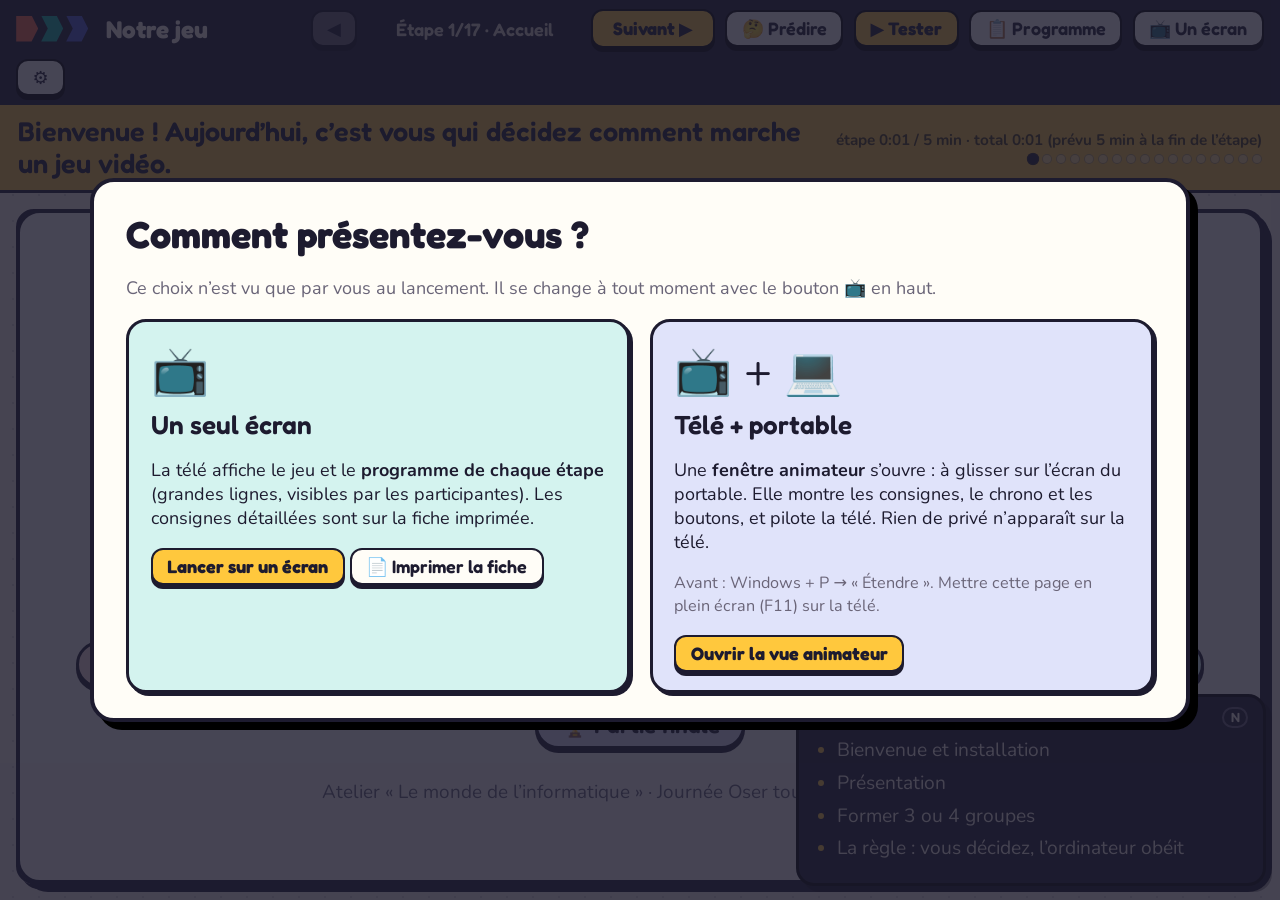
==== commit e752b96f: "Ajoute l'étape « Le robot humain » Activité débranchée de 3 min après « Un jeu sans règles » : les g" ====
--- a/index.html
+++ b/index.html
@@ -4824,7 +4824,7 @@
       "Te présenter en une phrase : prénom, ton métier, ce que fait le SOI.",
       "Former 3 ou 4 groupes (Groupe 1, 2, 3, 4) et les faire asseoir ensemble.",
       "Rôles : toi, tu animes et tu cliques « Suivant ». L’accompagnant·e compte les votes, passe dans les groupes pour relancer la discussion et peut jouer au clavier pendant les tests.",
-      "Annoncer la règle de l’atelier : « Je suis votre robot. Je fais <b>exactement</b> ce que vous me dites, ni plus ni moins. »",
+      "Annoncer la règle de l’atelier : « Je suis votre robot. Je fais <b>exactement</b> ce que vous me dites, ni plus ni moins. » (On le testera en vrai à l’étape 3.)",
       "Préciser : personne ne touche l’ordinateur, mais c’est vous qui décidez tout."
     ]},
   { label:"Un jeu sans règles", min:3, pub:["On joue au jeu", "Que se passe-t-il ? Pourquoi ?"],
@@ -4836,7 +4836,20 @@
       "Réponse attendue : il n’y a aucune règle. Montrer le journal à droite : « aucune règle, il ne se passe rien ».",
       "Message clé : <b>un ordinateur ne devine rien</b>. Quelqu’un doit écrire les règles : c’est le travail des développeuses et développeurs."
     ]},
-  { label:"Personnaliser le jeu", min:4, pub:["Voter la mission", "Choisir le personnage", "Choisir le monde", "Trouver un titre"],
+  { label:"Le robot humain", min:3, pub:["Je suis un robot", "Chaque groupe donne une instruction", "Être précises !"],
+    say:"Je suis un robot ! Guidez-moi jusqu’au tableau… mais je fais EXACTEMENT ce que vous dites.",
+    slide:() => `<div class="hero">${IMG("robot","",170)}</div><h1>Le <span class="hl">robot</span> humain</h1>
+      <p>Guidez le robot jusqu’au tableau. Chaque groupe donne <b>une instruction</b> à son tour.</p>
+      <div class="agenda"><span>Avance de 3 pas</span><span>Tourne à gauche</span><span>Lève le bras droit</span><span>Recommence 2 fois</span></div>
+      <p class="sub">Attention : le robot ne devine rien. « Va là-bas » ? Il ne comprend pas !</p>`,
+    notes:[
+      "Te placer près de la porte. Objectif : rejoindre le tableau (ou toucher un objet choisi). L’accompagnant·e désigne le groupe suivant.",
+      "Exécuter <b>à la lettre</b>, en jouant le robot (voix, gestes raides). « Avance » → un seul petit pas. « Tourne » → « À gauche ou à droite ? ». « Va là-bas » → « Instruction inconnue ».",
+      "Laisser une ou deux erreurs arriver (foncer dans une chaise, tourner du mauvais côté) : faire rire, puis demander « Qu’est-ce qui n’allait pas dans l’instruction ? ».",
+      "Pour finir, une instruction avec condition : « SI tu vois une chaise, ALORS contourne-la ».",
+      "Conclusion : « Un ordinateur, c’est pareil : il faut des instructions précises, dans le bon ordre. Dans notre jeu, on les écrira avec des blocs. »"
+    ]},
+  { label:"Personnaliser le jeu", min:3, pub:["Voter la mission", "Choisir le personnage", "Choisir le monde", "Trouver un titre"],
     say:"Personnalisez votre jeu : la mission, le personnage et le monde !",
     slide:() => `<h1 style="font-size:2.4em">Personnalisez <span class="hl">votre</span> jeu</h1>
       <div class="perso"><div>
@@ -4850,7 +4863,7 @@
       </div><div><canvas id="preview" width="560" height="400"></canvas>
         <p class="sub">Titre du jeu : <b>${esc($("title").value)}</b></p></div></div>`,
     notes:[
-      "Trois petits votes rapides, à main levée (1 minute chacun). L’accompagnant·e compte les mains.",
+      "Trois petits votes rapides, à main levée (moins d’une minute chacun). L’accompagnant·e compte les mains.",
       "<b>Mission</b> : lire les 4 cartes, voter, cliquer la gagnante. Le monde change avec, mais on peut le modifier ensuite.",
       "<b>Personnage</b> : chaque groupe propose un personnage de la liste, puis vote. Cliquer dessus : l’aperçu à droite change tout de suite.",
       "<b>Monde</b> : voter et cliquer. Montrer l’aperçu : « C’est le même jeu, avec les mêmes règles : seul l’habillage change. »",
@@ -4941,11 +4954,11 @@
     say:"🐞 Bug bonus : chaque fois qu’on ramasse {one}, il se passe quelque chose de bizarre…",
     auto:{ label:"Corriger le bug pour moi", fn(){ const it = ruleFor("item"); it.then = it.then.filter(a=>a.type!=="toStart"); } },
     notes:[
-      "<b>Facultatif : à sauter si le chrono total dépasse 36 min en arrivant ici.</b>",
+      "<b>Facultatif : à sauter si le chrono total dépasse 38 min en arrivant ici.</b>",
       "Jouer : ramasser {one} → on retourne au départ ! Les règles qui s’allument en jaune donnent la réponse.",
       "Correction : enlever le bloc « retourne au départ » de la règle « ramasse {one} » (le ✕ sur le bloc)."
     ]},
-  { label:"Évaluer le jeu", min:3, pub:["Une question par groupe", "Une idée d’amélioration par groupe", "Voter"],
+  { label:"Évaluer le jeu", min:2, pub:["Une question par groupe", "Une idée d’amélioration par groupe", "Voter"],
     setup(){ fixBugs(); newGame(); },
     say:"Chaque groupe juge le jeu et propose UNE amélioration.",
     slide:() => `<h1>Notre jeu est-il réussi ?</h1><div class="cards">
@@ -4953,9 +4966,9 @@
       <div class="qcard"><div class="g">Groupe 2</div>Est-il trop facile ou trop difficile ?</div>
       <div class="qcard"><div class="g">Groupe 3</div>Les règles sont-elles justes ?</div>
       <div class="qcard"><div class="g">Groupe 4</div>Qu’est-ce qui le rendrait plus amusant ?</div></div>
-      <p class="sub" style="margin-top:1em">Chaque groupe : 2 minutes pour trouver UNE idée d’amélioration.</p>`,
+      <p class="sub" style="margin-top:1em">Chaque groupe : 1 minute pour trouver UNE idée d’amélioration.</p>`,
     notes:[
-      "Laisser 2 minutes. Chaque groupe donne sa réponse et son idée en une phrase.",
+      "Laisser 1 minute de discussion. Chaque groupe donne sa réponse et son idée en une phrase.",
       "(Si un bug n’avait pas été corrigé, il l’a été automatiquement en arrivant sur cette étape.)",
       "Faire voter pour l’idée à appliquer (1, au maximum 2).",
       "Idées faciles à réaliser à l’étape suivante : des vies, aller plus vite, des obstacles en plus quand on ramasse, un message de victoire, un son."
